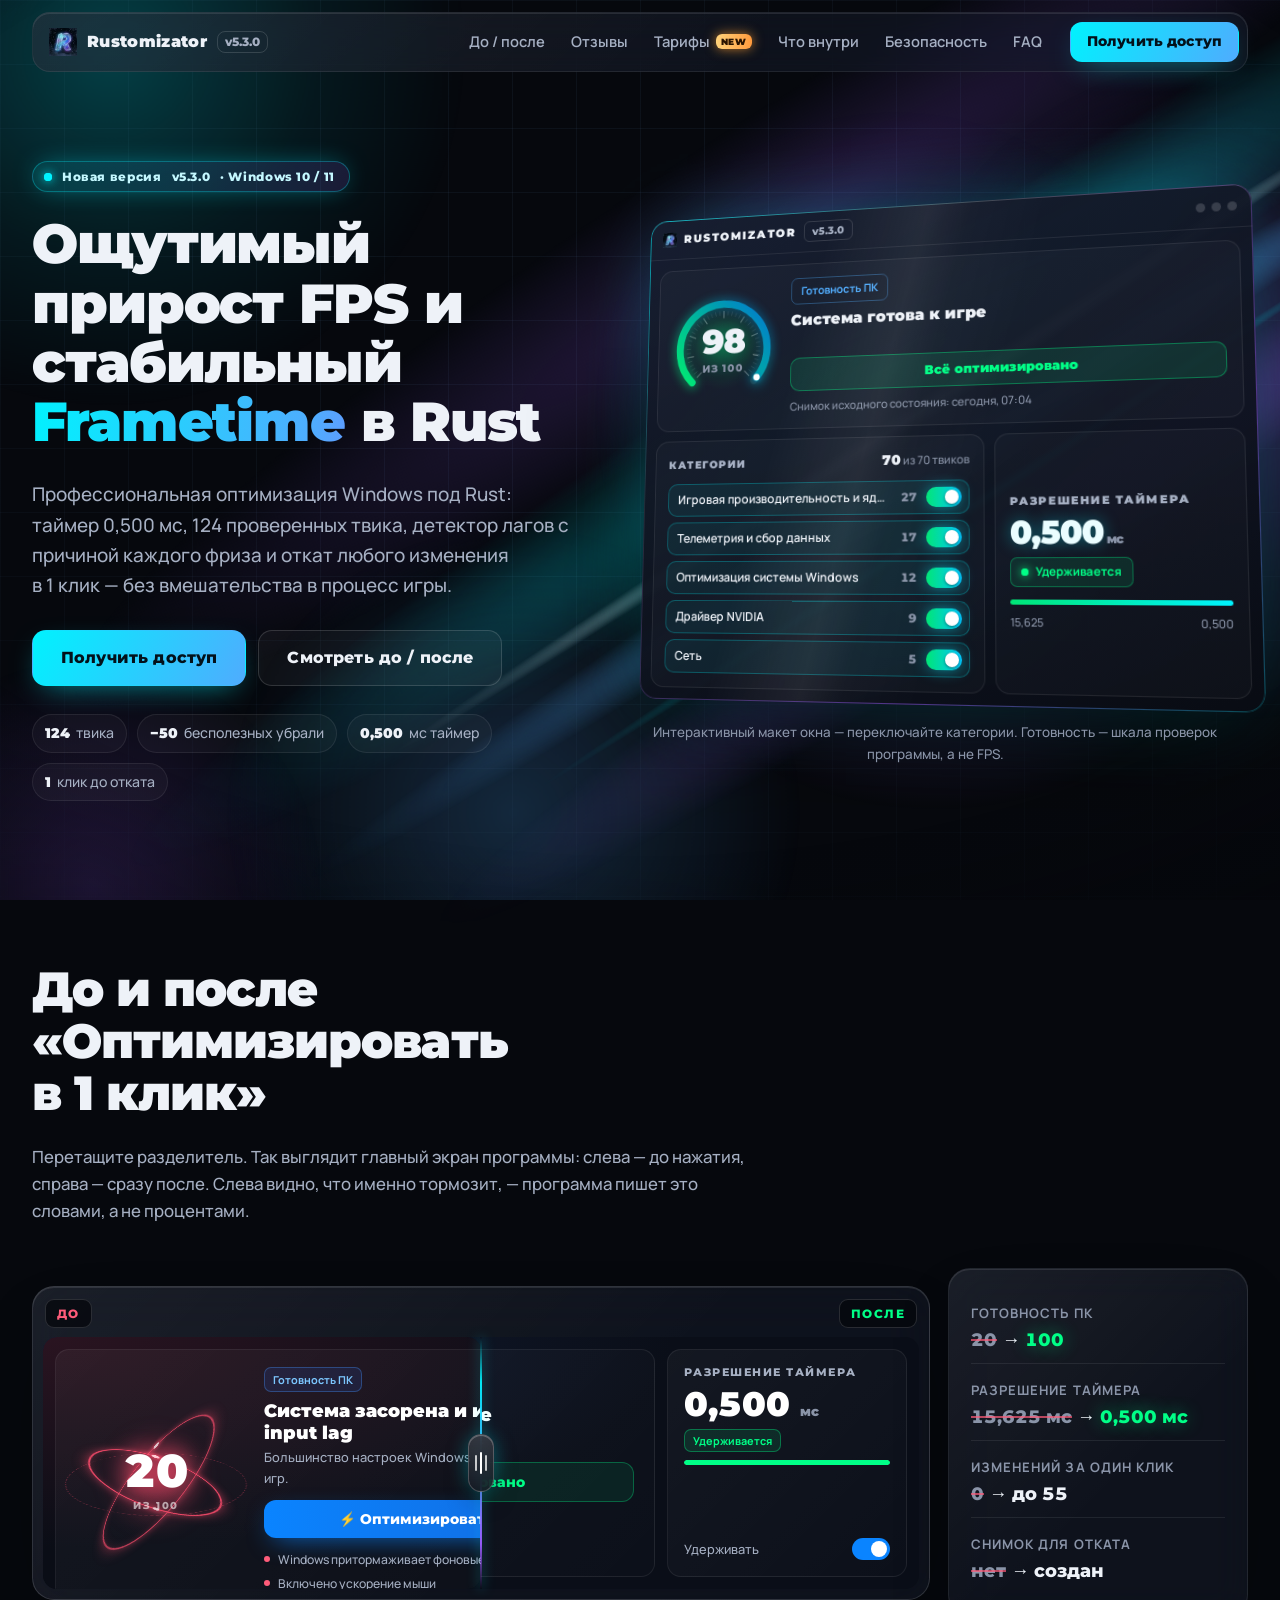
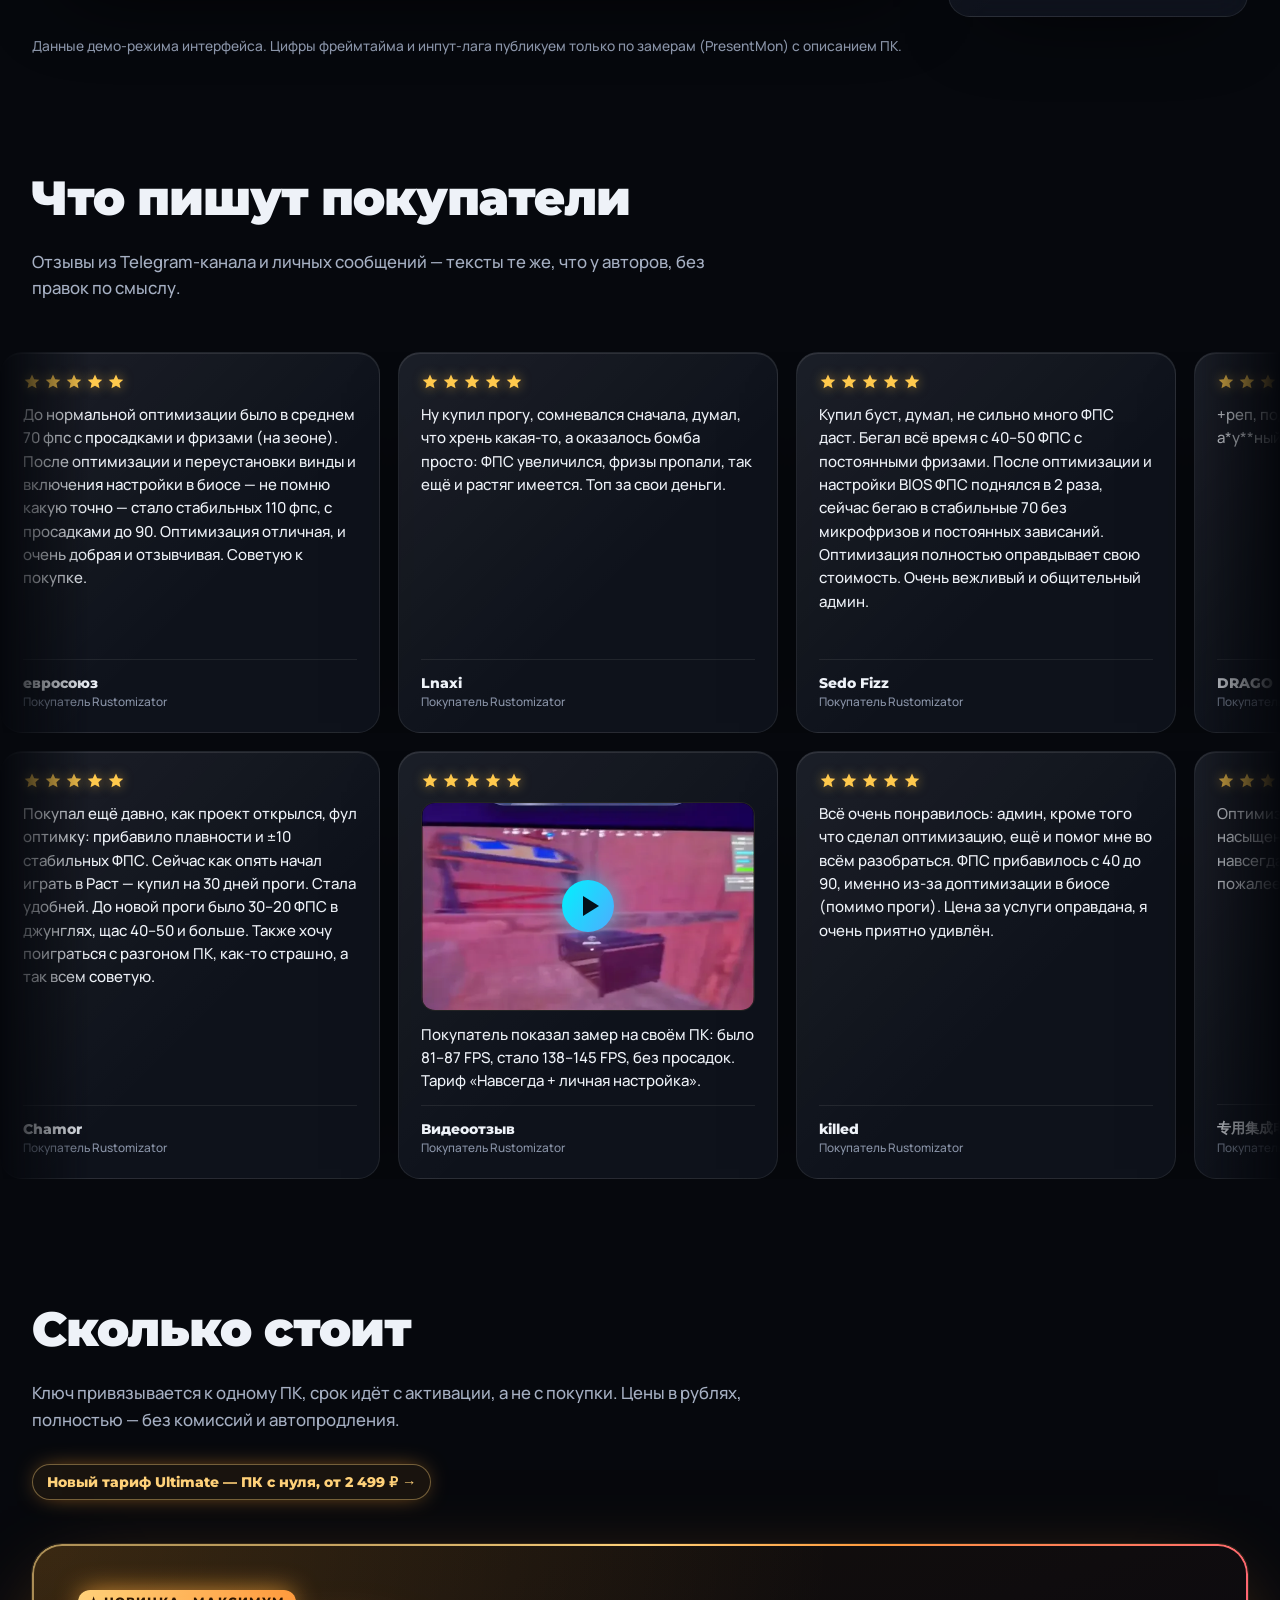
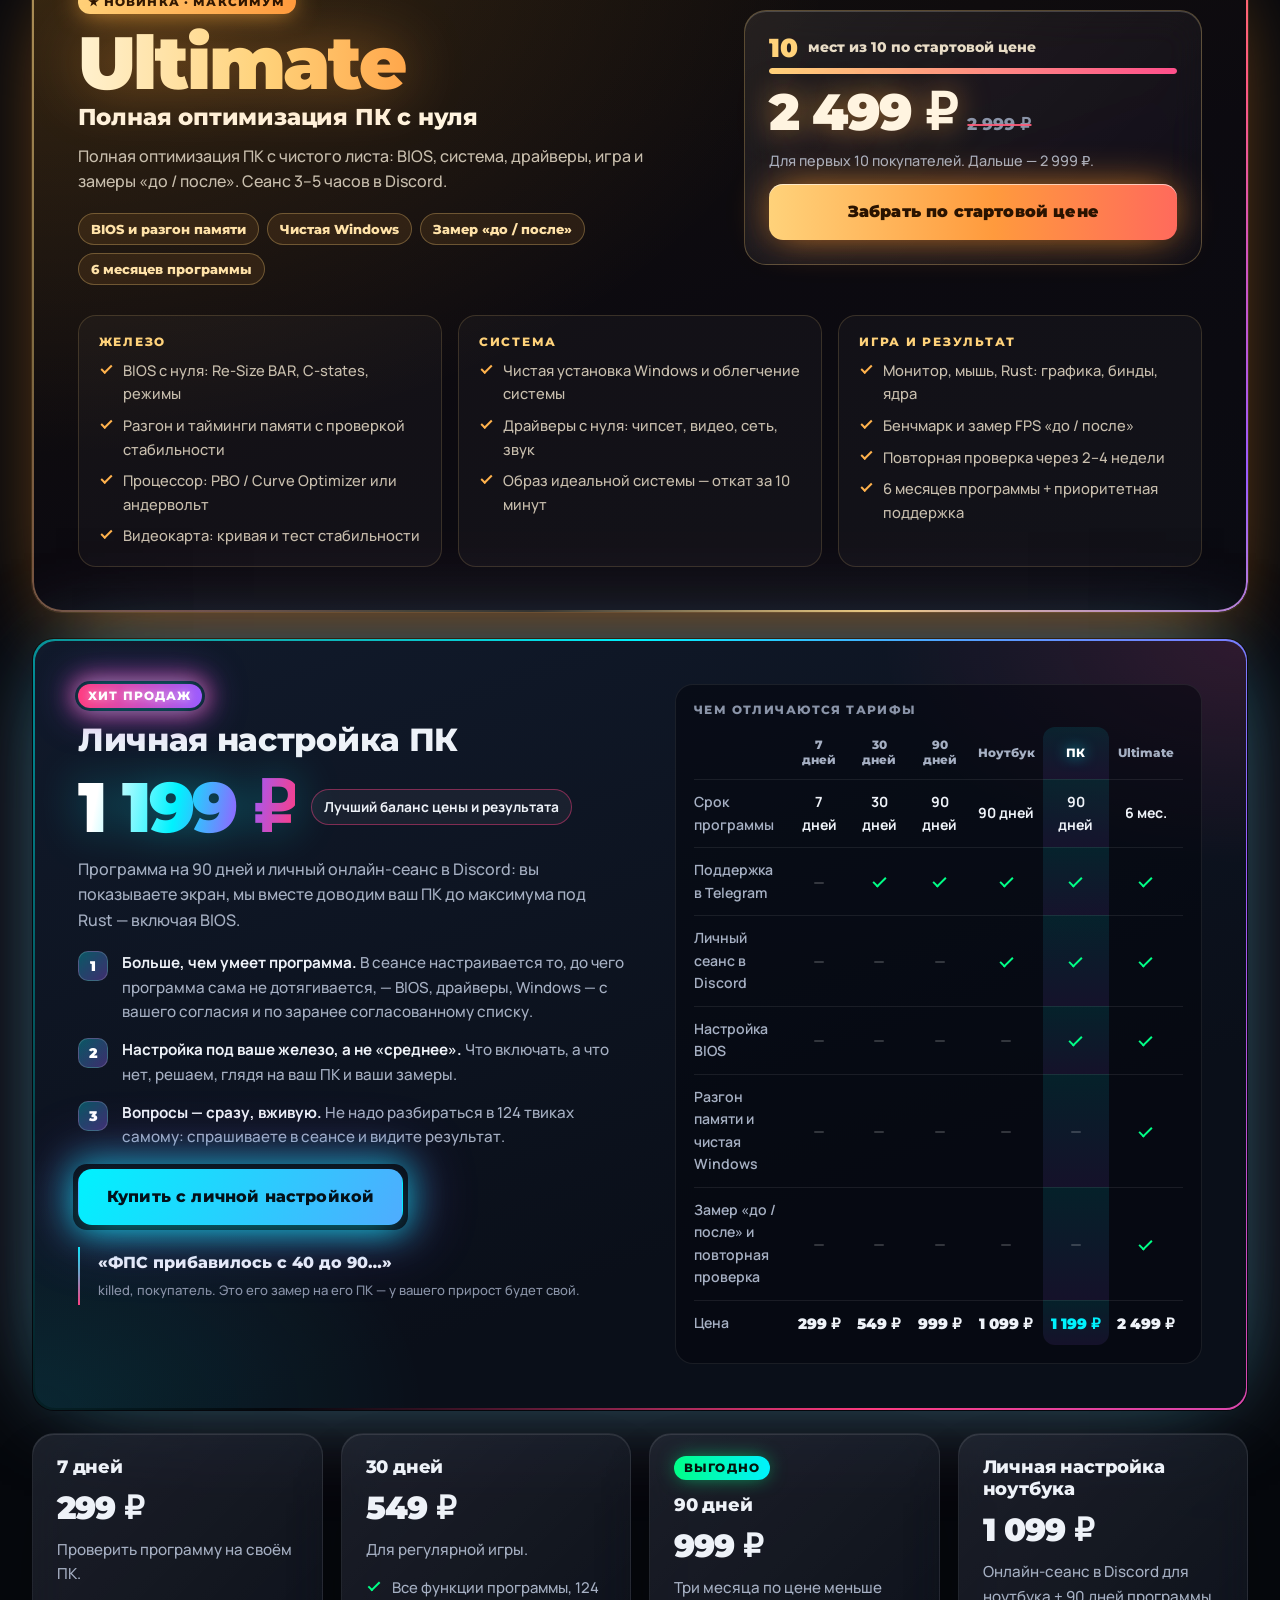
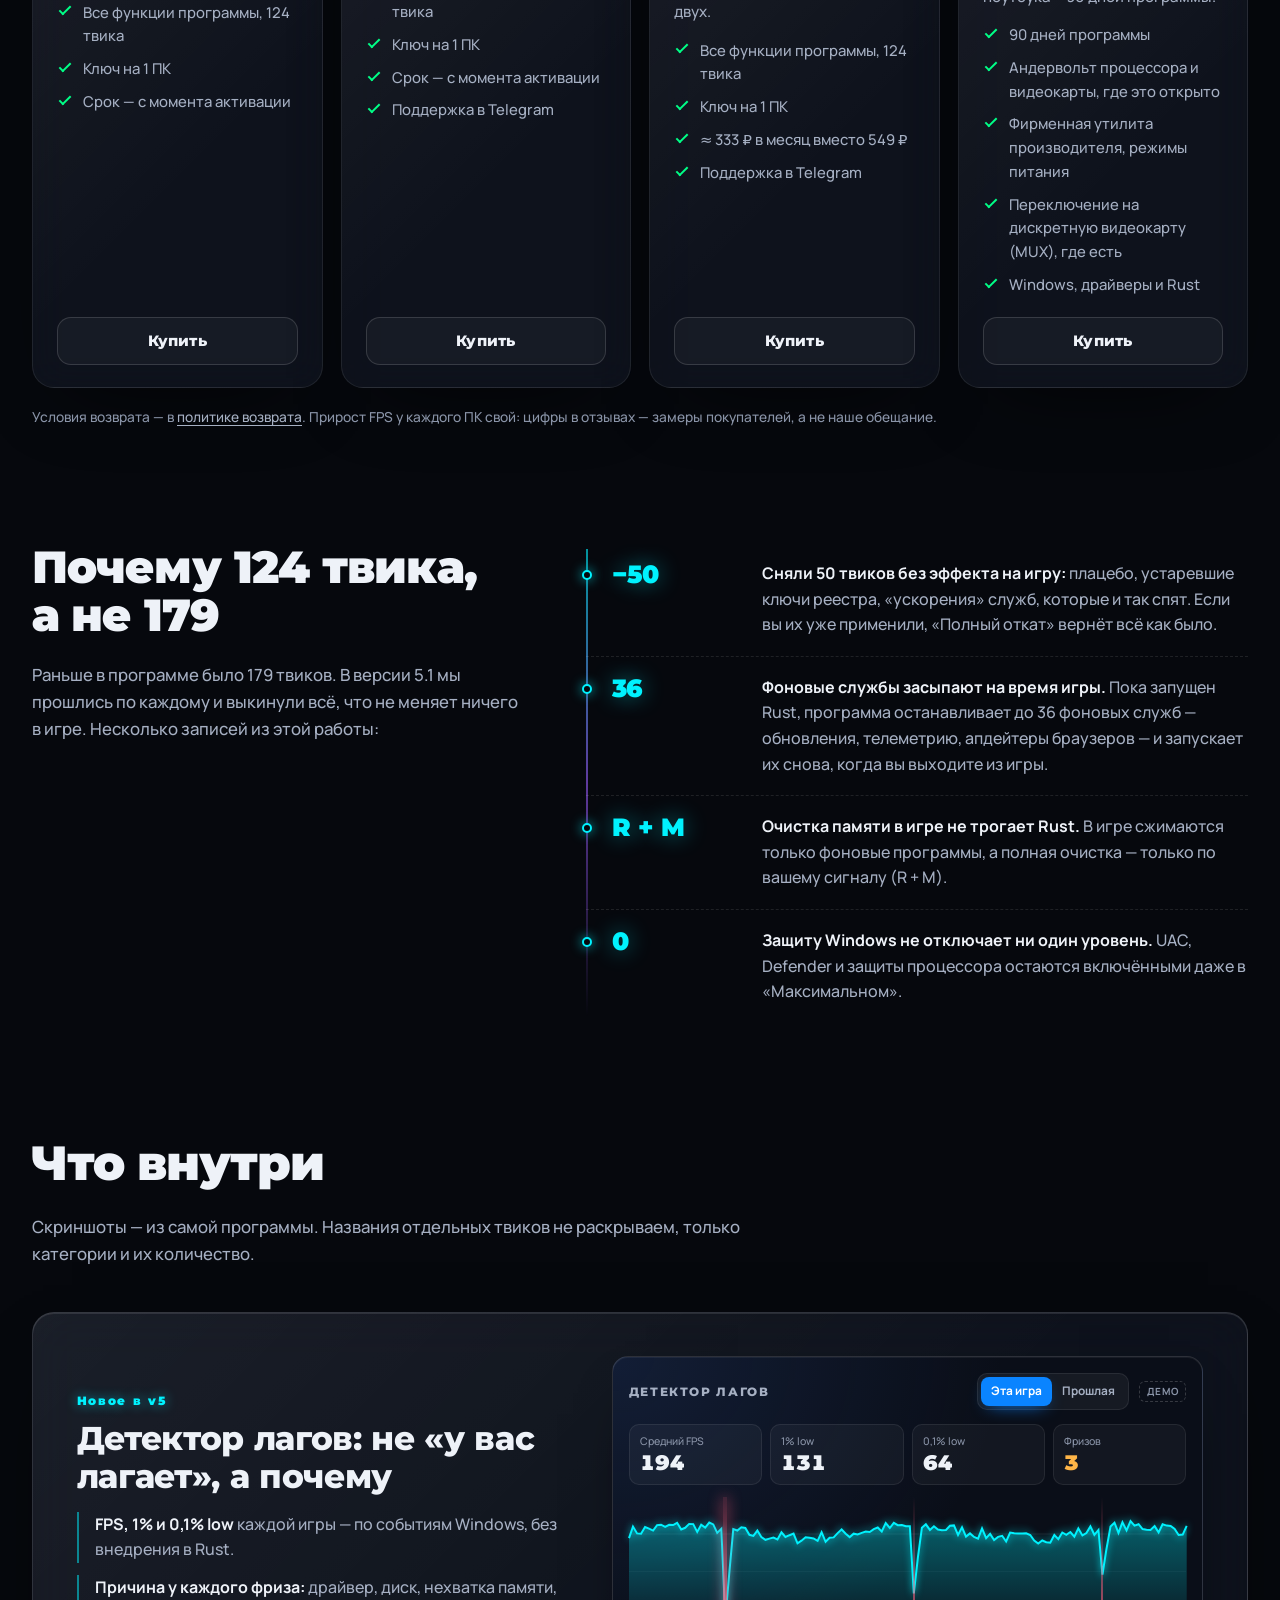
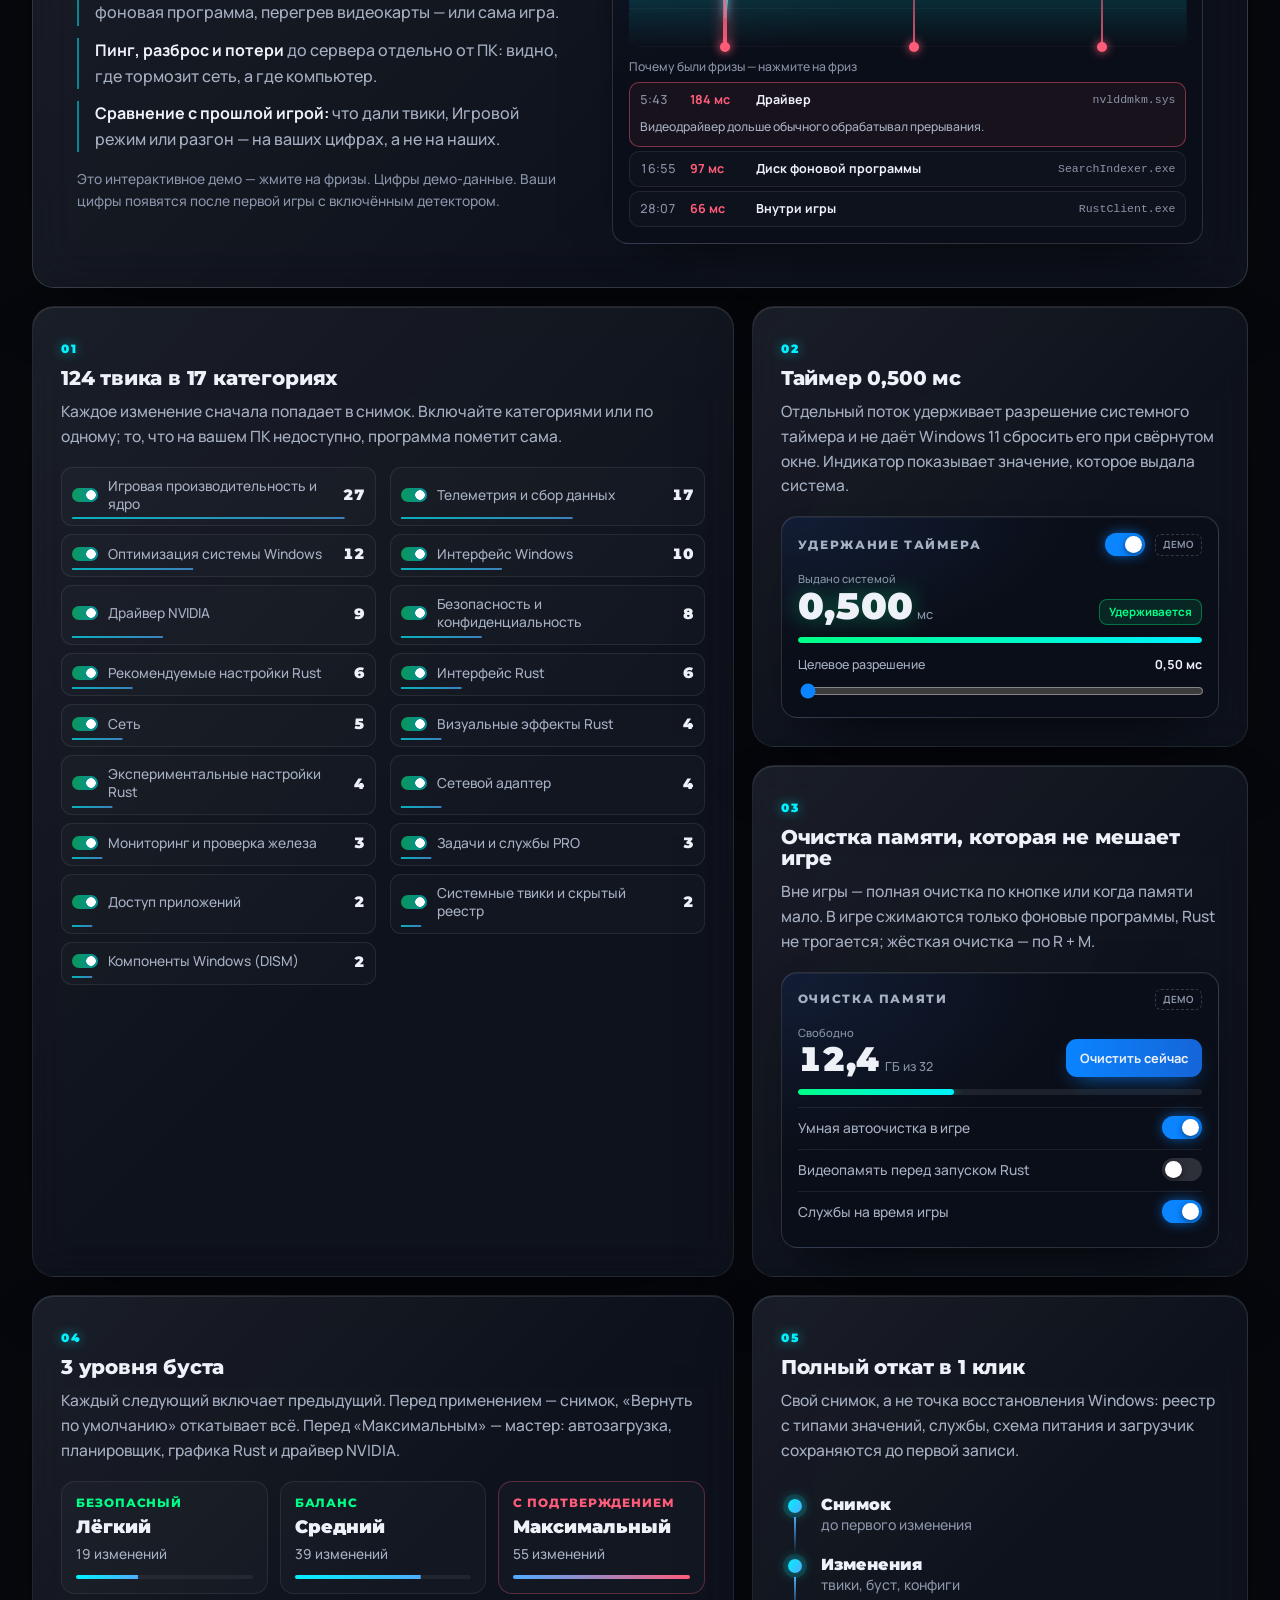
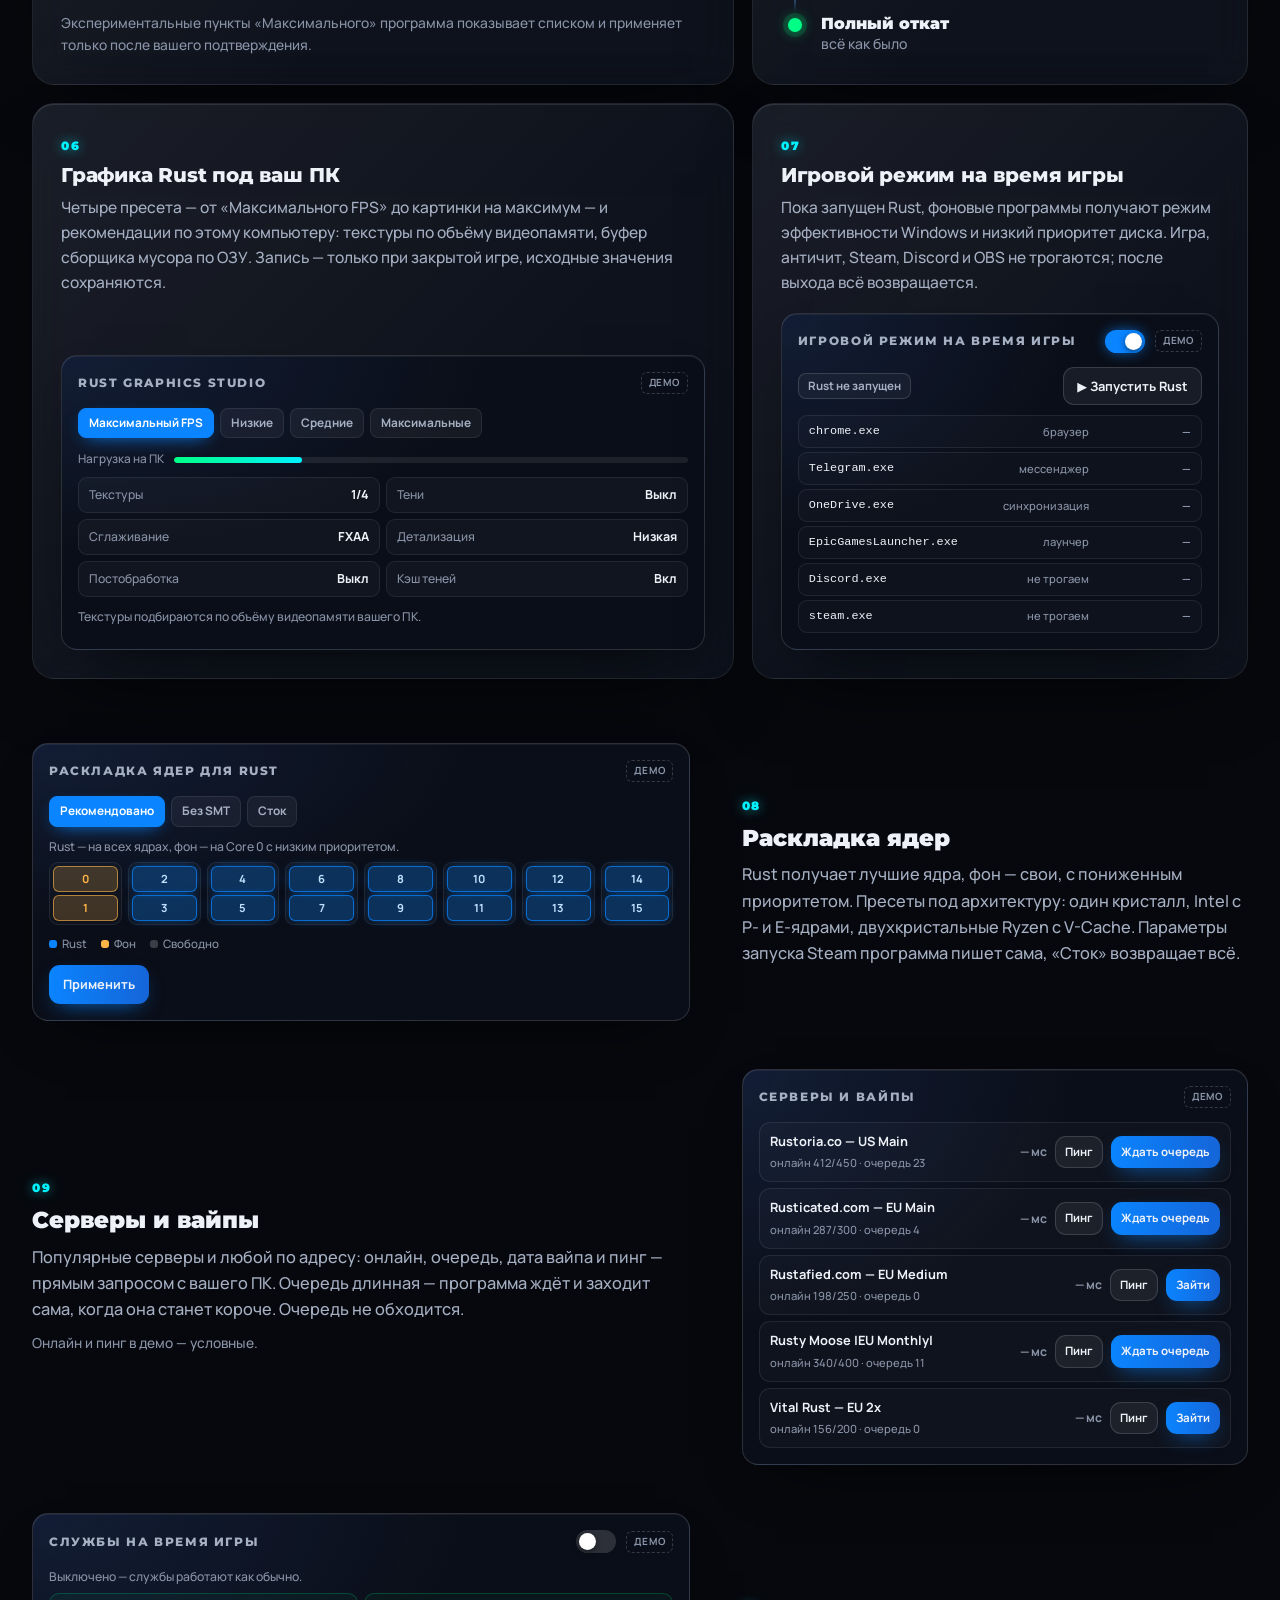
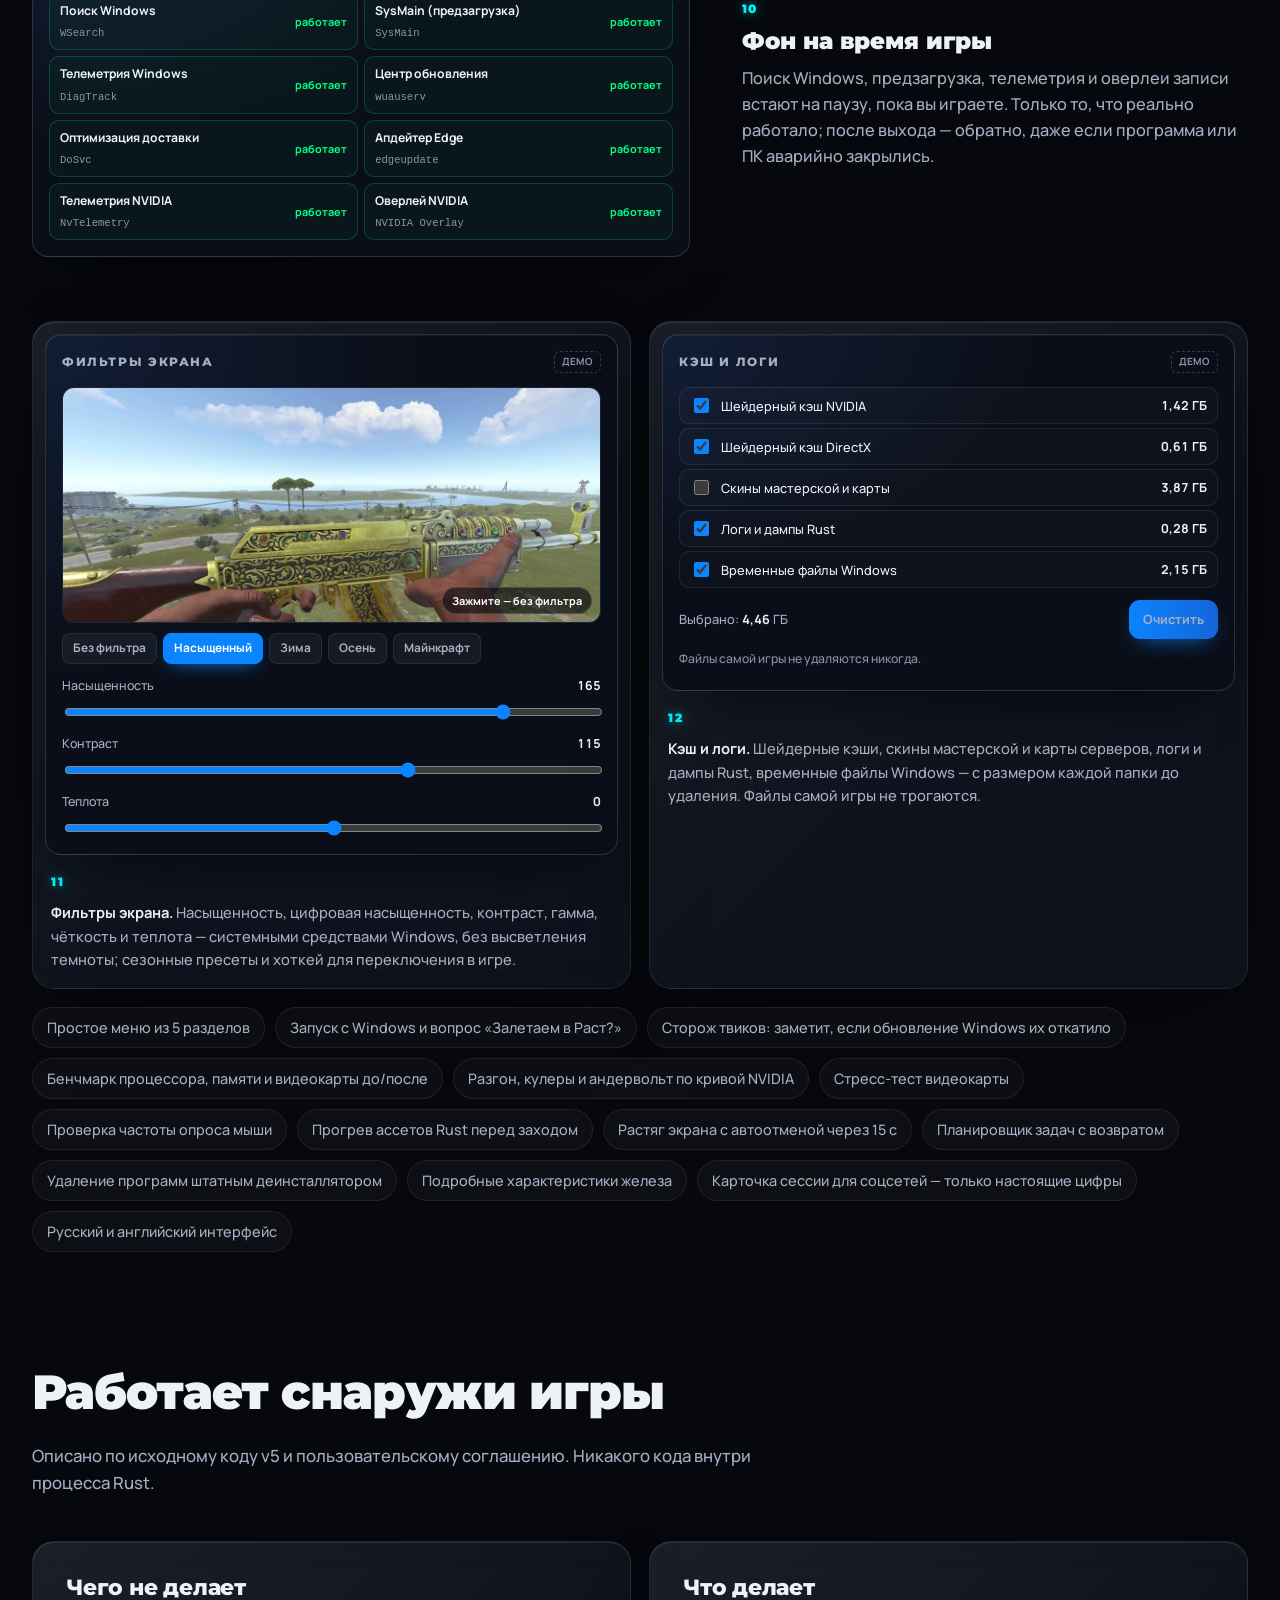
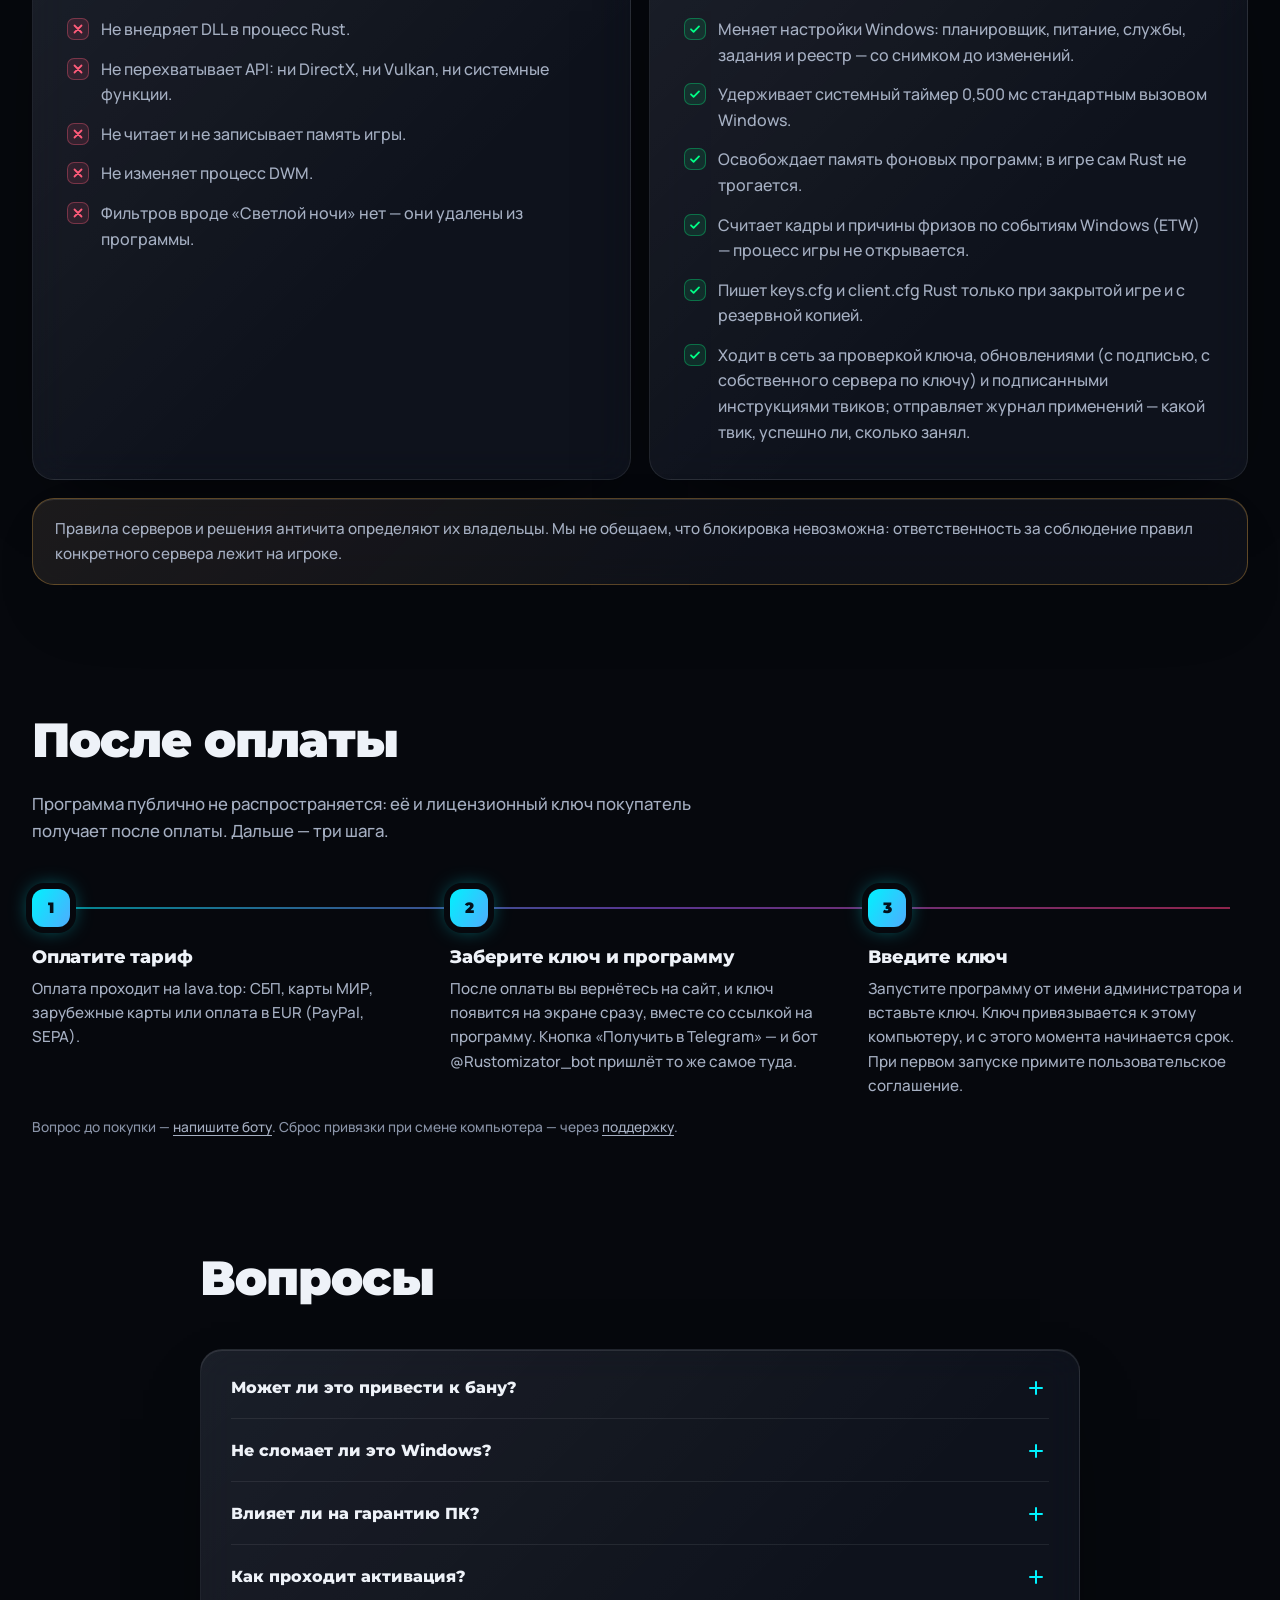
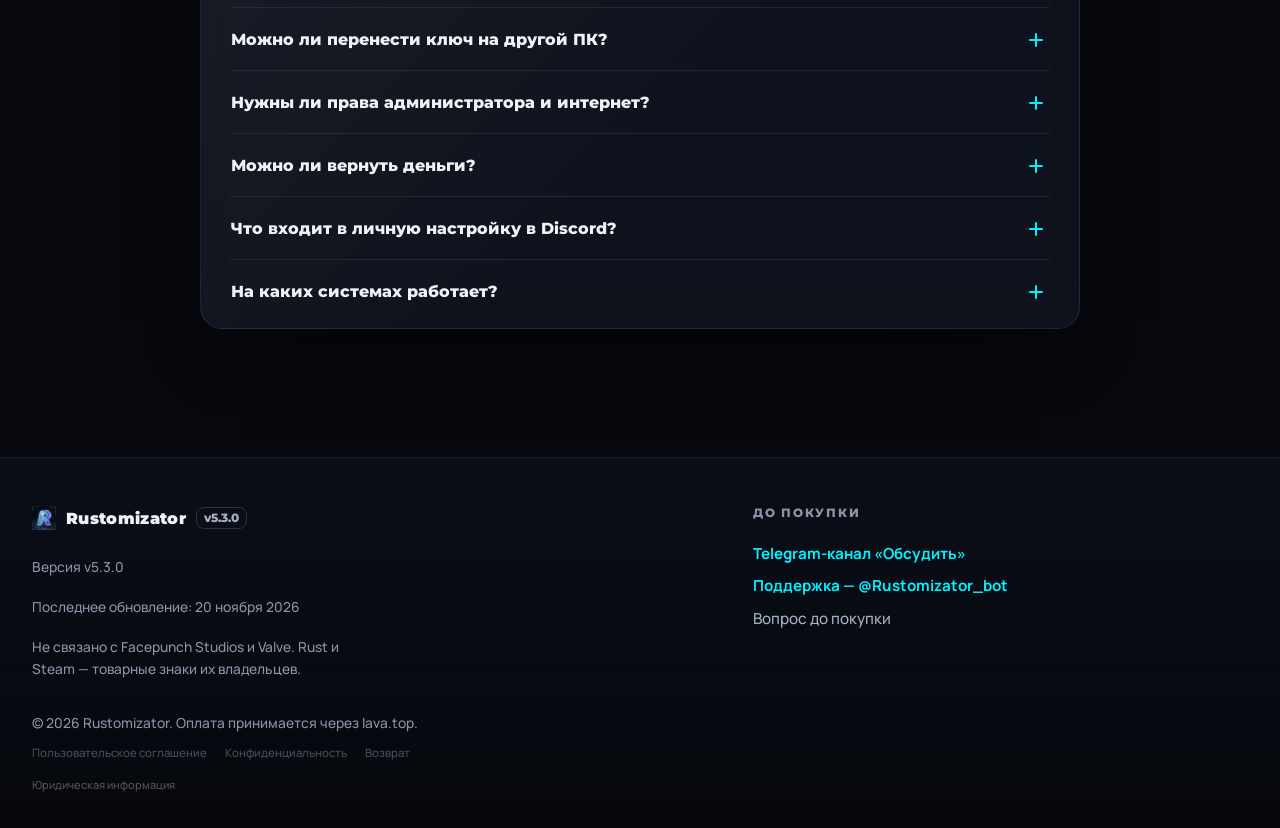
==== index.html @ 87969158 "site 88271b2" ====
<!doctype html>
<html lang="ru">
<head>
  <meta charset="utf-8">
  <script>if(location.hostname==="rustomizator.onrender.com")location.replace("https://rustomizator.com"+location.pathname+location.search+location.hash);</script>
  <meta name="viewport" content="width=device-width, initial-scale=1">
  <title>Rustomizator — оптимизация Windows под Rust: больше FPS и ровный frametime</title>
  <meta name="description" content="Rustomizator — программа для оптимизации Windows под игру Rust: таймер 0,5 мс, 124 твика, детектор лагов с причиной фризов и откат в 1 клик. Без вмешательства в процесс игры.">
  <link rel="canonical" href="https://rustomizator.com/">
  <meta name="robots" content="index, follow, max-image-preview:large">
  <meta name="theme-color" content="#06080D">
  <meta property="og:type" content="website">
  <meta property="og:site_name" content="Rustomizator">
  <meta property="og:locale" content="ru_RU">
  <meta property="og:url" content="https://rustomizator.com/">
  <meta property="og:title" content="Rustomizator — оптимизация Windows под Rust">
  <meta property="og:description" content="Таймер 0,5 мс, 124 твика, детектор лагов с причиной каждого фриза и откат любого изменения в 1 клик. Без вмешательства в процесс игры.">
  <meta property="og:image" content="https://rustomizator.com/assets/og.jpg">
  <meta property="og:image:alt" content="Rustomizator — оптимизация Windows под Rust">
  <meta name="twitter:card" content="summary_large_image">
  <meta name="twitter:title" content="Rustomizator — оптимизация Windows под Rust">
  <meta name="twitter:description" content="Таймер 0,5 мс, 124 твика, детектор лагов и откат в 1 клик.">
  <meta name="twitter:image" content="https://rustomizator.com/assets/og.jpg">
  <script type="application/ld+json">{"@context":"https://schema.org","@type":"SoftwareApplication","name":"Rustomizator","applicationCategory":"UtilitiesApplication","operatingSystem":"Windows 10, Windows 11","url":"https://rustomizator.com/","image":"https://rustomizator.com/assets/og.jpg","description":"Программа для оптимизации Windows под игру Rust: таймер 0,5 мс, 124 твика, детектор лагов и откат в 1 клик.","offers":{"@type":"AggregateOffer","priceCurrency":"RUB","lowPrice":"299","highPrice":"2999","offerCount":"6"}}</script>
  <link rel="icon" href="assets/favicon.ico">
  <link rel="preload" href="assets/fonts/montserrat-cyr.woff2" as="font" type="font/woff2" crossorigin>
  <link rel="preload" href="assets/fonts/manrope-cyr.woff2" as="font" type="font/woff2" crossorigin>
  <script>document.documentElement.classList.add('js');</script>
  <link rel="preconnect" href="https://rustomizator-license.rustomizator-auth.workers.dev" crossorigin>
  <link rel="stylesheet" href="styles.css?v=pay3">
  <link rel="stylesheet" href="demos.css">
</head>
<body>
  <a class="skip" href="#main">К содержимому</a>

  <!-- Фон: кибер-сетка (подсветка у курсора и бегущие импульсы — canvas), неоновые туманности с параллаксом -->
  <div class="bg" aria-hidden="true">
    <span class="neb neb-cyan"></span>
    <span class="neb neb-violet"></span>
    <span class="neb neb-blue"></span>
    <span class="neb neb-violet-2"></span>
    <div class="bg-grid"></div>
    <canvas class="bg-fx"></canvas>
    <span class="bg-vignette"></span>
  </div>

  <header class="topbar">
    <div class="topbar-inner glass">
      <a class="brand" href="#top" aria-label="Rustomizator — наверх">
        <img src="assets/logo-48.webp" width="28" height="28" alt="">
        <span class="brand-name">Rustomizator</span>
        <span class="brand-ver" data-version>v5.3.0</span>
      </a>
      <nav class="topnav" aria-label="Разделы страницы">
        <a href="#compare">До / после</a>
        <a href="#reviews">Отзывы</a>
        <a href="#pricing">Тарифы</a>
        <a href="#modules">Что внутри</a>
        <a href="#safety">Безопасность</a>
        <a href="#faq">FAQ</a>
      </nav>
      <a class="btn btn-primary btn-sm" href="#pricing"><span class="lbl-full">Получить доступ</span><span class="lbl-short">Доступ</span></a>
    </div>
  </header>

  <main id="main">
    <!-- ============ HERO ============ -->
    <section class="hero" id="top">
      <!-- Интро: разлёт световых лучей и вспышка за окном программы -->
      <div class="hero-fx" aria-hidden="true">
        <div class="rays">
          <i style="--l:1800px; --h:170px; --y:-40px; --c:rgba(0,242,254,.34); --o:.9; --d:0ms"></i>
          <i style="--l:1500px; --h:64px; --y:70px; --c:rgba(79,172,254,.6); --o:1; --d:90ms"></i>
          <i style="--l:1350px; --h:120px; --y:180px; --c:rgba(155,92,255,.42); --o:.95; --d:160ms"></i>
          <i style="--l:1200px; --h:22px; --y:12px; --c:rgba(205,248,255,.75); --o:.85; --d:60ms"></i>
          <i style="--l:1700px; --h:240px; --y:-210px; --c:rgba(155,92,255,.2); --o:1; --d:220ms"></i>
          <i style="--l:1000px; --h:14px; --y:120px; --c:rgba(0,242,254,.8); --o:.7; --d:300ms"></i>
        </div>
        <span class="hero-flare"></span>
      </div>

      <div class="wrap hero-grid">
        <div class="hero-copy">
          <p class="hero-kicker intro"><span class="kdot"></span>Новая версия <span data-version>v5.3.0</span> · Windows 10 / 11</p>
          <h1 data-split>Ощутимый прирост FPS и стабильный <span class="accent-text">Frametime</span> в&nbsp;Rust</h1>
          <p class="hero-sub intro">Профессиональная оптимизация Windows под Rust: таймер 0,500&nbsp;мс, 124&nbsp;проверенных твика, детектор лагов с причиной каждого фриза и откат любого изменения в&nbsp;1&nbsp;клик — без вмешательства в&nbsp;процесс игры.</p>
          <div class="hero-actions intro">
            <a class="btn btn-primary btn-lg" href="#pricing">Получить доступ</a>
            <a class="btn btn-ghost btn-lg" href="#compare">Смотреть до / после</a>
          </div>
          <ul class="hero-facts intro" aria-label="Коротко">
            <li><b>124</b> твика</li>
            <li><b>−50</b> бесполезных убрали</li>
            <li><b>0,500</b> мс таймер</li>
            <li><b>1</b> клик до отката</li>
          </ul>
        </div>

        <!-- Живой 3D-макет окна программы. Тексты — из интерфейса v5. -->
        <div class="hero-stage" id="hero-stage">
          <span class="stage-glow" aria-hidden="true"></span>
          <div class="aw-float">
            <div class="app-window" id="demo-window">
              <div class="aw-glare" aria-hidden="true"><i></i><b></b><span class="aw-sweep"></span></div>
              <div class="aw-titlebar">
                <img src="assets/logo-48.webp" width="16" height="16" alt="">
                <span class="aw-title">RUSTOMIZATOR</span>
                <span class="aw-chip" data-version>v5.3.0</span>
                <span class="aw-win" aria-hidden="true"><i></i><i></i><i></i></span>
              </div>
              <div class="aw-body">
                <div class="aw-side" aria-hidden="true">
                  <span class="is-active">Обзор</span>
                  <span>Оптимизация</span>
                  <span>Rust</span>
                  <span>Дисплей</span>
                  <span>Система</span>
                  <span class="aw-side-timer"><small>Таймер</small><b>0,500 мс</b></span>
                </div>
                <div class="aw-main">
                  <div class="aw-card aw-ready">
                    <div class="aw-gauge" id="g-gauge" role="img" aria-label="Готовность ПК">
                      <svg viewBox="0 0 120 120" aria-hidden="true">
                        <defs>
                          <linearGradient id="g-grad" gradientUnits="userSpaceOnUse" x1="19" y1="98" x2="102" y2="26">
                            <stop offset="0%" class="g-s0"/>
                            <stop offset="100%" class="g-s1"/>
                          </linearGradient>
                          <radialGradient id="g-halo" cx="50%" cy="50%" r="50%">
                            <stop offset="0%" class="g-h0"/>
                            <stop offset="100%" class="g-h1"/>
                          </radialGradient>
                        </defs>
                        <circle class="g-halo" cx="60" cy="60" r="44"/>
                        <g class="g-ticks" id="g-ticks"></g>
                        <path class="g-track" d="M 24.64 95.36 A 50 50 0 1 1 95.36 95.36"/>
                        <path class="g-glow" id="g-glow" pathLength="100" d="M 24.64 95.36 A 50 50 0 1 1 95.36 95.36"/>
                        <path class="g-fill" id="g-fill" pathLength="100" d="M 24.64 95.36 A 50 50 0 1 1 95.36 95.36"/>
                        <circle class="g-dot" id="g-dot" cx="24.64" cy="95.36" r="3.6"/>
                      </svg>
                      <div class="aw-score"><b id="g-num">20</b><small>из 100</small></div>
                    </div>
                    <div class="aw-ready-copy">
                      <span class="aw-badge">Готовность ПК</span>
                      <p class="aw-status" id="g-status">Система засорена и имеет высокий input lag</p>
                      <button class="aw-cta" type="button" id="g-cta">
                        <span id="g-cta-text">⚡ Оптимизировать в 1 клик</span>
                      </button>
                      <p class="aw-note" id="g-note">Снимок создаётся автоматически перед первым изменением</p>
                    </div>
                  </div>

                  <div class="aw-card aw-cats">
                    <div class="aw-cats-head">
                      <span class="aw-label">Категории</span>
                      <span class="aw-count"><b id="g-on">0</b> из <span id="g-total">70</span> твиков</span>
                    </div>
                    <ul class="aw-toggles" id="g-toggles">
                      <li><span>Игровая производительность и ядро</span><small>27</small><button class="sw" type="button" role="switch" aria-checked="false" data-w="27" aria-label="Игровая производительность и ядро, 27 твиков"></button></li>
                      <li><span>Телеметрия и сбор данных</span><small>17</small><button class="sw" type="button" role="switch" aria-checked="false" data-w="17" aria-label="Телеметрия и сбор данных, 17 твиков"></button></li>
                      <li><span>Оптимизация системы Windows</span><small>12</small><button class="sw" type="button" role="switch" aria-checked="false" data-w="12" aria-label="Оптимизация системы Windows, 12 твиков"></button></li>
                      <li><span>Драйвер NVIDIA</span><small>9</small><button class="sw" type="button" role="switch" aria-checked="false" data-w="9" aria-label="Драйвер NVIDIA, 9 твиков"></button></li>
                      <li><span>Сеть</span><small>5</small><button class="sw" type="button" role="switch" aria-checked="false" data-w="5" aria-label="Сеть, 5 твиков"></button></li>
                    </ul>
                  </div>

                  <div class="aw-card aw-timer" id="g-timer">
                    <span class="aw-label">Разрешение таймера</span>
                    <b class="aw-big" data-text="0,500">0,500<small> мс</small></b>
                    <span class="aw-ok"><i class="pulse"></i>Удерживается</span>
                    <span class="aw-bar"><i></i></span>
                    <span class="aw-scale"><small>15,625</small><small>0,500</small></span>
                  </div>
                </div>
              </div>
            </div>
          </div>
          <p class="stage-cap intro">Интерактивный макет окна — переключайте категории. Готовность — шкала проверок программы, а не FPS.</p>
        </div>
      </div>
    </section>

    <!-- ============ ДО / ПОСЛЕ ============ -->
    <section class="section" id="compare">
      <div class="wrap">
        <header class="section-head reveal">
          <h2>До и после «Оптимизировать в&nbsp;1&nbsp;клик»</h2>
          <p>Перетащите разделитель. Так выглядит главный экран программы: слева — до нажатия, справа — сразу после. Слева видно, что именно тормозит, — программа пишет это словами, а не процентами.</p>
        </header>

        <div class="compare-layout">
          <!-- Живая вёрстка главного экрана V5 (реактор «Готовности ПК»), а не снимок: два одинаковых слоя, «до» обрезается разделителем. -->
          <div class="compare glass-strong reveal" id="compare-box">
            <div class="cmp-scene is-after" role="img" aria-label="После: готовность 100 из 100, «Система готова к игре», тормозящих настроек нет, таймер 0,500 мс удерживается">
              <div class="sc-hero">
                <div class="sc-reactor" style="--rc: 0, 240, 150">
                  <span class="rx-glow"></span>
                  <span class="rx-tilt" style="--tx: 70deg; --ty: 0deg"><span class="rx-ring rx-dash" style="--d: 26s"></span></span>
                  <span class="rx-tilt" style="--tx: 68deg; --ty: 18deg"><span class="rx-ring" style="--d: 9s"><i></i><i></i></span></span>
                  <span class="rx-tilt" style="--tx: 62deg; --ty: -48deg"><span class="rx-ring rx-r2" style="--d: 13s; --dir: reverse"><i></i></span></span>
                  <svg class="rx-prog" viewBox="0 0 100 100" aria-hidden="true"><circle cx="50" cy="50" r="46"/></svg>
                  <span class="rx-core"><b class="rx-num" data-count-to="100" data-count-from="20">100</b><small>из 100</small></span>
                </div>
                <div class="sc-text">
                  <span class="sc-chip">Готовность ПК</span>
                  <p class="sc-title">Система готова к игре</p>
                  <p class="sc-sub">Тормозящих настроек не найдено.</p>
                  <span class="sc-cta is-done">✓ Оптимизировано</span>
                  <ul class="sc-why is-ok"><li>Всё, что тормозило, исправлено</li><li>Снимок для отката создан</li></ul>
                </div>
              </div>
              <div class="sc-timer">
                <p class="sc-cap">Разрешение таймера</p>
                <p class="sc-ms">0,500 <small>мс</small></p>
                <span class="sc-badge is-on">Удерживается</span>
                <span class="sc-bar"><i style="width: 100%"></i></span>
                <span class="sc-toggle is-on"><span>Удерживать</span><i></i></span>
              </div>
            </div>
            <div class="cmp-over" aria-hidden="true">
              <div class="cmp-scene is-before">
                <div class="sc-hero">
                  <div class="sc-reactor" style="--rc: 255, 77, 109">
                    <span class="rx-glow"></span>
                    <span class="rx-tilt" style="--tx: 70deg; --ty: 0deg"><span class="rx-ring rx-dash" style="--d: 40s"></span></span>
                    <span class="rx-tilt" style="--tx: 68deg; --ty: 18deg"><span class="rx-ring" style="--d: 16s"><i></i><i></i></span></span>
                    <span class="rx-tilt" style="--tx: 62deg; --ty: -48deg"><span class="rx-ring rx-r2" style="--d: 22s; --dir: reverse"><i></i></span></span>
                    <span class="rx-core"><b class="rx-num">20</b><small>из 100</small></span>
                  </div>
                  <div class="sc-text">
                    <span class="sc-chip">Готовность ПК</span>
                    <p class="sc-title">Система засорена и&nbsp;имеет высокий input lag</p>
                    <p class="sc-sub">Большинство настроек Windows не оптимизированы для игр.</p>
                    <span class="sc-cta">⚡ Оптимизировать в 1 клик</span>
                    <ul class="sc-why"><li>Windows притормаживает фоновые потоки игры</li><li>Включено ускорение мыши</li></ul>
                  </div>
                </div>
                <div class="sc-timer">
                  <p class="sc-cap">Разрешение таймера</p>
                  <p class="sc-ms is-bad">15,625 <small>мс</small></p>
                  <span class="sc-badge">Не удерживается</span>
                  <span class="sc-bar"><i style="width: 4%"></i></span>
                  <span class="sc-toggle"><span>Удерживать</span><i></i></span>
                </div>
              </div>
            </div>
            <span class="cmp-tag cmp-tag-before">До</span>
            <span class="cmp-tag cmp-tag-after">После</span>
            <div class="cmp-handle" aria-hidden="true"><span><i></i><i></i><i></i></span></div>
            <input class="cmp-range" type="range" min="0" max="100" value="50" step="0.1" aria-label="Положение разделителя «до / после»">
          </div>

          <dl class="facts glass reveal">
            <div><dt>Готовность ПК</dt><dd><s>20</s> → <b class="ok">100</b></dd></div>
            <div><dt>Разрешение таймера</dt><dd><s>15,625 мс</s> → <b class="ok">0,500 мс</b></dd></div>
            <div><dt>Изменений за один клик</dt><dd><s>0</s> → <b>до 55</b></dd></div>
            <div><dt>Снимок для отката</dt><dd><s>нет</s> → <b>создан</b></dd></div>
          </dl>
        </div>

        <!-- Фреймтайм и инпут-лаг: рисуются только из настоящего замера (CONFIG.measurements в app.js). -->
        <div class="frametime glass reveal" id="frametime" hidden>
          <div class="ft-head">
            <h3>Фреймтайм: замер</h3>
            <p class="ft-meta" id="ft-meta"></p>
          </div>
          <svg class="ft-chart" id="ft-chart" viewBox="0 0 800 220" preserveAspectRatio="none" role="img" aria-label="График фреймтайма до и после"></svg>
          <div class="ft-legend"><span class="lg-before">До</span><span class="lg-after">После</span></div>
          <dl class="ft-stats" id="ft-stats"></dl>
        </div>
        <p class="fine reveal" id="ft-pending">Данные демо-режима интерфейса. Цифры фреймтайма и инпут-лага публикуем только по замерам (PresentMon) с описанием ПК.</p>
      </div>
    </section>

    <!-- ============ ОТЗЫВЫ ============ -->
    <section class="section rv-section" id="reviews" aria-labelledby="rv-title">
      <div class="wrap">
        <header class="section-head reveal">
          <h2 id="rv-title">Что пишут покупатели</h2>
          <p>Отзывы из Telegram-канала и личных сообщений — тексты те же, что у авторов, без правок по смыслу.</p>
        </header>
      </div>
      <!-- Две бегущие ленты в разные стороны; карточки собираются из CONFIG.reviews в app.js. -->
      <div class="rv-rows" id="rv-rows" aria-label="Отзывы покупателей"></div>
      <noscript><div class="wrap"><p class="fine">Отзывы покупателей показываются при включённом JavaScript — их можно прочитать в Telegram-канале «Обсудить».</p></div></noscript>
    </section>

    <!-- ============ ТАРИФЫ ============ -->
    <section class="section" id="pricing">
      <div class="wrap">
        <header class="section-head reveal">
          <h2>Сколько стоит</h2>
          <p>Ключ привязывается к одному ПК, срок идёт с активации, а не с покупки. Цены в рублях, полностью — без комиссий и автопродления.</p>
        </header>

        <!-- Главный тариф: карточка, доводы и таблица отличий собираются из CONFIG.plans и CONFIG.compare в app.js. -->
        <article class="star glass-strong reveal" id="plan-star">
          <span class="star-ring" aria-hidden="true"></span>
          <div class="star-inner">
            <div class="star-offer" id="star-offer"></div>
            <div class="star-table-wrap">
              <p class="star-table-cap">Чем отличаются тарифы</p>
              <table class="cmp-table" id="cmp-table"></table>
            </div>
          </div>
        </article>

        <div class="plans" id="plans">
          <!-- Остальные тарифы собираются из CONFIG.plans в app.js. -->
        </div>
        <noscript><p class="fine">Включите JavaScript, чтобы увидеть тарифы, или напишите в поддержку.</p></noscript>
        <p class="fine reveal">Условия возврата — в <a href="legal/refund.html">политике возврата</a>. Прирост FPS у каждого ПК свой: цифры в отзывах — замеры покупателей, а не наше обещание.</p>
      </div>
    </section>

    <!-- ============ ПОЧЕМУ 124 ============ -->
    <section class="section" id="lab">
      <div class="wrap lab">
        <header class="lab-head reveal">
          <h2>Почему 124 твика, а&nbsp;не&nbsp;179</h2>
          <p>Раньше в программе было 179 твиков. В версии 5.1 мы прошлись по каждому и выкинули всё, что не меняет ничего в игре. Несколько записей из этой работы:</p>
        </header>
        <ol class="lab-log">
          <li class="reveal">
            <span class="lab-tag">−50</span>
            <p><b>Сняли 50 твиков без эффекта на игру:</b> плацебо, устаревшие ключи реестра, «ускорения» служб, которые и так спят. Если вы их уже применили, «Полный откат» вернёт всё как было.</p>
          </li>
          <li class="reveal">
            <span class="lab-tag">36</span>
            <p><b>Фоновые службы засыпают на время игры.</b> Пока запущен Rust, программа останавливает до 36 фоновых служб — обновления, телеметрию, апдейтеры браузеров — и запускает их снова, когда вы выходите из игры.</p>
          </li>
          <li class="reveal">
            <span class="lab-tag">R + M</span>
            <p><b>Очистка памяти в игре не трогает Rust.</b> В игре сжимаются только фоновые программы, а полная очистка — только по вашему сигналу (R + M).</p>
          </li>
          <li class="reveal">
            <span class="lab-tag">0</span>
            <p><b>Защиту Windows не отключает ни один уровень.</b> UAC, Defender и защиты процессора остаются включёнными даже в «Максимальном».</p>
          </li>
        </ol>
      </div>
    </section>

    <!-- ============ ЧТО ВНУТРИ ============ -->
    <section class="section" id="modules">
      <div class="wrap">
        <header class="section-head reveal">
          <h2>Что внутри</h2>
          <p>Скриншоты — из самой программы. Названия отдельных твиков не раскрываем, только категории и их количество.</p>
        </header>

        <!-- Главная новинка v5: детектор лагов — широкий блок со снимками внахлёст. -->
        <article class="spot glass-strong reveal" data-spotlight>
          <div class="spot-copy">
            <span class="tile-num">Новое в v5</span>
            <h3>Детектор лагов: не «у&nbsp;вас лагает», а&nbsp;почему</h3>
            <ul class="spot-list">
              <li><b>FPS, 1% и 0,1% low</b> каждой игры — по событиям Windows, без внедрения в Rust.</li>
              <li><b>Причина у каждого фриза:</b> драйвер, диск, нехватка памяти, фоновая программа, перегрев видеокарты — или сама игра.</li>
              <li><b>Пинг, разброс и потери</b> до сервера отдельно от ПК: видно, где тормозит сеть, а где компьютер.</li>
              <li><b>Сравнение с прошлой игрой:</b> что дали твики, Игровой режим или разгон — на ваших цифрах, а не на наших.</li>
            </ul>
            <p class="tile-fine">Это интерактивное демо — жмите на фризы. Цифры демо-данные. Ваши цифры появятся после первой игры с включённым детектором.</p>
          </div>
          <div class="spot-shots"><div class="demo demo-lag" data-demo="lag" role="group" aria-label="Интерактивное демо детектора лагов"></div></div>
        </article>

        <div class="bento" data-spotlight>
          <!-- 1. Каталог -->
          <article class="tile tile-catalog glass reveal" data-tilt data-tilt-max="3">
            <div class="tile-head">
              <span class="tile-num">01</span>
              <h3>124 твика в 17 категориях</h3>
              <p>Каждое изменение сначала попадает в снимок. Включайте категориями или по одному; то, что на вашем ПК недоступно, программа пометит сама.</p>
            </div>
            <ul class="cats" aria-label="Категории и число твиков">
              <li style="--n:27"><span>Игровая производительность и ядро</span><b>27</b></li>
              <li style="--n:17"><span>Телеметрия и сбор данных</span><b>17</b></li>
              <li style="--n:12"><span>Оптимизация системы Windows</span><b>12</b></li>
              <li style="--n:10"><span>Интерфейс Windows</span><b>10</b></li>
              <li style="--n:9"><span>Драйвер NVIDIA</span><b>9</b></li>
              <li style="--n:8"><span>Безопасность и конфиденциальность</span><b>8</b></li>
              <li style="--n:6"><span>Рекомендуемые настройки Rust</span><b>6</b></li>
              <li style="--n:6"><span>Интерфейс Rust</span><b>6</b></li>
              <li style="--n:5"><span>Сеть</span><b>5</b></li>
              <li style="--n:4"><span>Визуальные эффекты Rust</span><b>4</b></li>
              <li style="--n:4"><span>Экспериментальные настройки Rust</span><b>4</b></li>
              <li style="--n:4"><span>Сетевой адаптер</span><b>4</b></li>
              <li style="--n:3"><span>Мониторинг и проверка железа</span><b>3</b></li>
              <li style="--n:3"><span>Задачи и службы PRO</span><b>3</b></li>
              <li style="--n:2"><span>Доступ приложений</span><b>2</b></li>
              <li style="--n:2"><span>Системные твики и скрытый реестр</span><b>2</b></li>
              <li style="--n:2"><span>Компоненты Windows (DISM)</span><b>2</b></li>
            </ul>
          </article>

          <!-- 2. Таймер -->
          <article class="tile tile-timer glass reveal" data-tilt data-tilt-max="4">
            <div class="tile-head">
              <span class="tile-num">02</span>
              <h3>Таймер 0,500 мс</h3>
              <p>Отдельный поток удерживает разрешение системного таймера и не даёт Windows&nbsp;11 сбросить его при свёрнутом окне. Индикатор показывает значение, которое выдала система.</p>
            </div>
            <div class="demo" data-demo="timer" role="group" aria-label="Интерактивное демо: Карточка «Удержание таймера»: целевое разрешение 0,50 мс, выдано системой 0,500"></div>
          </article>

          <!-- 3. Память -->
          <article class="tile tile-ram glass reveal" data-tilt data-tilt-max="4">
            <div class="tile-head">
              <span class="tile-num">03</span>
              <h3>Очистка памяти, которая не мешает игре</h3>
              <p>Вне игры — полная очистка по кнопке или когда памяти мало. В игре сжимаются только фоновые программы, Rust не трогается; жёсткая очистка — по R&nbsp;+&nbsp;M.</p>
            </div>
            <div class="demo" data-demo="ram" role="group" aria-label="Интерактивное демо: Карточка «Очистка памяти»: свободно 18,5 ГБ, кнопка «Очистить сейчас», умная автоочистка и автоочистка видеопамяти"></div>
          </article>

          <!-- 4. Буст -->
          <article class="tile tile-boost glass reveal" data-tilt data-tilt-max="3">
            <div class="tile-head">
              <span class="tile-num">04</span>
              <h3>3 уровня буста</h3>
              <p>Каждый следующий включает предыдущий. Перед применением — снимок, «Вернуть по умолчанию» откатывает всё. Перед «Максимальным» — мастер: автозагрузка, планировщик, графика Rust и драйвер NVIDIA.</p>
            </div>
            <div class="levels">
              <div class="lvl">
                <span class="lvl-tag">Безопасный</span>
                <b>Лёгкий</b>
                <span class="lvl-n">19 изменений</span>
                <span class="lvl-bar" style="--w:0.35"></span>
              </div>
              <div class="lvl">
                <span class="lvl-tag">Баланс</span>
                <b>Средний</b>
                <span class="lvl-n">39 изменений</span>
                <span class="lvl-bar" style="--w:0.71"></span>
              </div>
              <div class="lvl lvl-risk">
                <span class="lvl-tag">С подтверждением</span>
                <b>Максимальный</b>
                <span class="lvl-n">55 изменений</span>
                <span class="lvl-bar" style="--w:1"></span>
              </div>
            </div>
            <p class="tile-fine">Экспериментальные пункты «Максимального» программа показывает списком и применяет только после вашего подтверждения.</p>
          </article>

          <!-- 5. Откат -->
          <article class="tile tile-rollback glass reveal" data-tilt data-tilt-max="4">
            <div class="tile-head">
              <span class="tile-num">05</span>
              <h3>Полный откат в 1 клик</h3>
              <p>Свой снимок, а не точка восстановления Windows: реестр с типами значений, службы, схема питания и загрузчик сохраняются до первой записи.</p>
            </div>
            <ol class="timeline">
              <li><i></i><b>Снимок</b><span>до первого изменения</span></li>
              <li><i></i><b>Изменения</b><span>твики, буст, конфиги</span></li>
              <li><i></i><b>Полный откат</b><span>всё как было</span></li>
            </ol>
          </article>

          <!-- 6. Графика Rust -->
          <article class="tile tile-binds glass reveal" data-tilt data-tilt-max="3">
            <div class="tile-head">
              <span class="tile-num">06</span>
              <h3>Графика Rust под ваш ПК</h3>
              <p>Четыре пресета — от «Максимального FPS» до картинки на максимум — и рекомендации по этому компьютеру: текстуры по объёму видеопамяти, буфер сборщика мусора по ОЗУ. Запись — только при закрытой игре, исходные значения сохраняются.</p>
            </div>
            <div class="demo" data-demo="graphics" role="group" aria-label="Интерактивное демо: Страница «Графика»: четыре пресета и рекомендации для этого ПК — текстуры, буфер GC, распределение нагрузки ЦП"></div>
          </article>

          <!-- 7. Игровой режим -->
          <article class="tile tile-game glass reveal" data-tilt data-tilt-max="3">
            <div class="tile-head">
              <span class="tile-num">07</span>
              <h3>Игровой режим на время игры</h3>
              <p>Пока запущен Rust, фоновые программы получают режим эффективности Windows и низкий приоритет диска. Игра, античит, Steam, Discord и OBS не трогаются; после выхода всё возвращается.</p>
            </div>
            <div class="demo" data-demo="gamemode" role="group" aria-label="Интерактивное демо: Карточка «Игровой режим на время игры» с описанием и переключателем"></div>
          </article>
        </div>

        <!-- Зигзаг: снимок и подпись меняются местами — другая ритмика после сетки. -->
        <div class="zig">
          <figure class="zig-row reveal">
            <div class="demo" data-demo="affinity" role="group" aria-label="Интерактивное демо: «Раскладка ядер для Rust»: пресет «Рекомендовано для Ryzen 7 7800X3D», карта ядер, кнопка «Применить»"></div>
            <figcaption><span class="tile-num">08</span><b>Раскладка ядер</b> Rust получает лучшие ядра, фон — свои, с пониженным приоритетом. Пресеты под архитектуру: один кристалл, Intel с P- и E-ядрами, двухкристальные Ryzen с V-Cache. Параметры запуска Steam программа пишет сама, «Сток» возвращает всё.</figcaption>
          </figure>
          <figure class="zig-row reveal">
            <div class="demo" data-demo="servers" role="group" aria-label="Интерактивное демо: «Серверы и вайпы»: список серверов с онлайном, очередью, пингом и кнопками «Зайти» и «Ждать очередь»"></div>
            <figcaption><span class="tile-num">09</span><b>Серверы и вайпы</b> Популярные серверы и любой по адресу: онлайн, очередь, дата вайпа и пинг — прямым запросом с вашего ПК. Очередь длинная — программа ждёт и заходит сама, когда она станет короче. Очередь не обходится. <i>Онлайн и пинг в демо — условные.</i></figcaption>
          </figure>
          <figure class="zig-row reveal">
            <div class="demo" data-demo="gamebg" role="group" aria-label="Интерактивное демо: «Фон на время игры»: поиск Windows, SysMain, телеметрия и оверлеи NVIDIA, которые останавливаются на время игры"></div>
            <figcaption><span class="tile-num">10</span><b>Фон на время игры</b> Поиск Windows, предзагрузка, телеметрия и оверлеи записи встают на паузу, пока вы играете. Только то, что реально работало; после выхода — обратно, даже если программа или ПК аварийно закрылись.</figcaption>
          </figure>
        </div>

        <div class="more">
          <figure class="more-shot glass reveal">
            <div class="demo" data-demo="filters" role="group" aria-label="Интерактивное демо: «Пресеты экрана»: насыщенность, цифровая насыщенность, чёткость и теплота у каждого пресета, хоткеи"></div>
            <figcaption><span class="tile-num">11</span><br><b>Фильтры экрана.</b> Насыщенность, цифровая насыщенность, контраст, гамма, чёткость и теплота — системными средствами Windows, без высветления темноты; сезонные пресеты и хоткей для переключения в игре.</figcaption>
          </figure>
          <figure class="more-shot glass reveal">
            <div class="demo" data-demo="clean" role="group" aria-label="Интерактивное демо: «Кэш и логи»: шейдерные кэши, кэш скинов мастерской, логи Rust и временные файлы Windows с размерами"></div>
            <figcaption><span class="tile-num">12</span><br><b>Кэш и логи.</b> Шейдерные кэши, скины мастерской и карты серверов, логи и дампы Rust, временные файлы Windows — с размером каждой папки до удаления. Файлы самой игры не трогаются.</figcaption>
          </figure>
        </div>
        <ul class="chips reveal" aria-label="Ещё в программе">
          <li>Простое меню из 5 разделов</li>
          <li>Запуск с Windows и вопрос «Залетаем в Раст?»</li>
          <li>Сторож твиков: заметит, если обновление Windows их откатило</li>
          <li>Бенчмарк процессора, памяти и видеокарты до/после</li>
          <li>Разгон, кулеры и андервольт по кривой NVIDIA</li>
          <li>Стресс-тест видеокарты</li>
          <li>Проверка частоты опроса мыши</li>
          <li>Прогрев ассетов Rust перед заходом</li>
          <li>Растяг экрана с автоотменой через 15&nbsp;с</li>
          <li>Планировщик задач с возвратом</li>
          <li>Удаление программ штатным деинсталлятором</li>
          <li>Подробные характеристики железа</li>
          <li>Карточка сессии для соцсетей — только настоящие цифры</li>
          <li>Русский и английский интерфейс</li>
        </ul>
      </div>
    </section>

    <!-- ============ БЕЗОПАСНОСТЬ ============ -->
    <section class="section" id="safety">
      <div class="wrap">
        <header class="section-head reveal">
          <h2>Работает снаружи игры</h2>
          <p>Описано по исходному коду v5 и пользовательскому соглашению. Никакого кода внутри процесса Rust.</p>
        </header>
        <div class="safety" data-spotlight>
          <div class="pane pane-no glass reveal">
            <h3>Чего не делает</h3>
            <ul>
              <li>Не внедряет DLL в процесс Rust.</li>
              <li>Не перехватывает API: ни DirectX, ни Vulkan, ни системные функции.</li>
              <li>Не читает и не записывает память игры.</li>
              <li>Не изменяет процесс DWM.</li>
              <li>Фильтров вроде «Светлой ночи» нет — они удалены из программы.</li>
            </ul>
          </div>
          <div class="pane pane-yes glass reveal">
            <h3>Что делает</h3>
            <ul>
              <li>Меняет настройки Windows: планировщик, питание, службы, задания и реестр — со снимком до изменений.</li>
              <li>Удерживает системный таймер 0,500&nbsp;мс стандартным вызовом Windows.</li>
              <li>Освобождает память фоновых программ; в игре сам Rust не трогается.</li>
              <li>Считает кадры и причины фризов по событиям Windows (ETW) — процесс игры не открывается.</li>
              <li>Пишет keys.cfg и client.cfg Rust только при закрытой игре и с резервной копией.</li>
              <li>Ходит в сеть за проверкой ключа, обновлениями (с подписью, с собственного сервера по ключу) и подписанными инструкциями твиков; отправляет журнал применений — какой твик, успешно ли, сколько занял.</li>
            </ul>
          </div>
        </div>
        <p class="notice glass reveal">Правила серверов и решения античита определяют их владельцы. Мы не обещаем, что блокировка невозможна: ответственность за соблюдение правил конкретного сервера лежит на игроке.</p>
      </div>
    </section>

    <!-- ============ ПОСЛЕ ОПЛАТЫ ============ -->
    <section class="section" id="after">
      <div class="wrap">
        <header class="section-head reveal">
          <h2>После оплаты</h2>
          <p>Программа публично не распространяется: её и лицензионный ключ покупатель получает после оплаты. Дальше — три шага.</p>
        </header>
        <ol class="after-steps">
          <li class="reveal">
            <span class="after-n">1</span>
            <h3>Оплатите тариф</h3>
            <p>Оплата проходит на lava.top: СБП, карты МИР, зарубежные карты или оплата в EUR (PayPal, SEPA).</p>
          </li>
          <li class="reveal" style="--delay:120ms">
            <span class="after-n">2</span>
            <h3>Заберите ключ и программу</h3>
            <p>После оплаты вы вернётесь на сайт, и ключ появится на экране сразу, вместе со ссылкой на программу. Кнопка «Получить в Telegram» — и бот @Rustomizator_bot пришлёт то же самое туда.</p>
          </li>
          <li class="reveal" style="--delay:240ms">
            <span class="after-n">3</span>
            <h3>Введите ключ</h3>
            <p>Запустите программу от имени администратора и вставьте ключ. Ключ привязывается к этому компьютеру, и с этого момента начинается срок. При первом запуске примите пользовательское соглашение.</p>
          </li>
        </ol>
        <p class="fine reveal">Вопрос до покупки — <a data-presale-link href="https://t.me/Rustomizator_bot?start=presale" target="_blank" rel="noopener">напишите боту</a>. Сброс привязки при смене компьютера — через <a data-support-link href="https://t.me/Rustomizator_bot?start=support" target="_blank" rel="noopener">поддержку</a>.</p>
      </div>
    </section>

    <!-- ============ FAQ ============ -->
    <section class="section" id="faq">
      <div class="wrap wrap-narrow">
        <header class="section-head reveal">
          <h2>Вопросы</h2>
        </header>
        <div class="faq glass reveal">
          <details>
            <summary>Может ли это привести к бану?</summary>
            <p>Программа работает снаружи игры: не внедряет DLL, не перехватывает API и не трогает память Rust. Но решения античита и правила серверов определяют их владельцы, поэтому гарантию «бана не будет» мы не даём — и никто честно не может.</p>
          </details>
          <details>
            <summary>Не сломает ли это Windows?</summary>
            <p>Перед первым изменением программа сохраняет снимок: реестр, службы, схему питания и загрузчик. «Полный откат» возвращает всё в исходное состояние. Защиту Windows (UAC, Defender, защиты процессора) не отключает ни один уровень буста; экспериментальные пункты «Максимального» программа показывает списком и применяет только после подтверждения.</p>
          </details>
          <details>
            <summary>Влияет ли на гарантию ПК?</summary>
            <p>Программа меняет настройки Windows и файлы конфигурации Rust. BIOS и прошивки она не трогает; разгон видеокарты — только по вашему действию, а «Сброс в сток» возвращает заводские значения. В тарифе с личной настройкой изменения за пределами программы делаются в онлайн-сеансе только с вашего согласия — условия гарантии производителя уточните до сеанса.</p>
          </details>
          <details>
            <summary>Как проходит активация?</summary>
            <p>Оплачиваете тариф на lava.top — ключ появляется на экране сразу после оплаты. Вводите его в программе — ключ привязывается к этому ПК, и с этого момента начинается срок действия.</p>
          </details>
          <details>
            <summary>Можно ли перенести ключ на другой ПК?</summary>
            <p>Один ключ работает на одном ПК. Если вы сменили компьютер, напишите в поддержку — привязку можно сбросить.</p>
          </details>
          <details>
            <summary>Нужны ли права администратора и интернет?</summary>
            <p>Права администратора нужны: без них Windows не даст изменить службы и схему питания. Интернет нужен для активации и периодической проверки ключа. Ещё программа получает с нашего сервера подписанные инструкции твиков и отправляет журнал применений: какой твик, успешно ли, сколько занял — с ключом и идентификатором ПК, без ваших файлов. Пинг игровых серверов — только во вкладке «Серверы» и в детекторе лагов, если вы его включили.</p>
          </details>
          <details>
            <summary>Можно ли вернуть деньги?</summary>
            <p>До активации ключа — да, в течение 14 дней с покупки. Возврат денежных средств не производится после фактической передачи и активации цифрового лицензионного ключа, а также после начала или завершения услуги персональной оптимизации ПК в Discord. Подробно — в <a href="legal/refund.html">политике возврата</a>.</p>
          </details>
          <details>
            <summary>Что входит в личную настройку в Discord?</summary>
            <p>Это онлайн-консультация в Discord: вы показываете экран, а мы вместе разбираем и настраиваем Windows, драйверы, Rust и Rustomizator под ваше железо. Во время сеанса можно задавать любые вопросы по оптимизации. Изменения за пределами программы выполняются только с вашего согласия по заранее согласованному списку: перед ними нужно написать «Согласен» в чат Discord. Риски для железа описаны в оферте, раздел 11. Плюс пожизненная лицензия Rustomizator v5.</p>
          </details>
          <details>
            <summary>На каких системах работает?</summary>
            <p>Windows 10 и 11, 64-бит. Часть твиков работает только на Windows 11 — программа сама отметит, что недоступно на вашем ПК.</p>
          </details>
        </div>
      </div>
    </section>
  </main>

  <footer class="footer">
    <div class="wrap footer-grid">
      <div class="footer-brand">
        <a class="brand" href="#top">
          <img src="assets/logo-48.webp" width="24" height="24" alt="">
          <span class="brand-name">Rustomizator</span>
          <span class="brand-ver" data-version>v5.3.0</span>
        </a>
        <p class="fine">Версия <span data-version>v5.3.0</span></p>
        <p class="fine" data-updated hidden></p>
        <p class="fine">Не связано с Facepunch Studios и Valve. Rust и Steam — товарные знаки их владельцев.</p>
      </div>
      <div class="footer-col">
        <h2>До покупки</h2>
        <a class="tg-link" data-support="telegram" href="https://t.me/rustomizator">Telegram-канал «Обсудить»</a>
        <a class="tg-link" data-support-link href="https://t.me/Rustomizator_bot?start=support" target="_blank" rel="noopener">Поддержка — @Rustomizator_bot</a>
        <a data-presale-link href="https://t.me/Rustomizator_bot?start=presale" target="_blank" rel="noopener">Вопрос до покупки</a>
      </div>
    </div>
    <p class="wrap fine copy">© <span data-year>2026</span> Rustomizator. Оплата принимается через lava.top.</p>
    <!-- Документы: мелкие и приглушённые ссылки; реквизиты продавца — по кнопке «Юридическая информация» (legal-info.js). -->
    <nav class="wrap footer-legal" aria-label="Документы">
      <a href="legal/terms.html">Пользовательское соглашение</a>
      <a href="legal/privacy.html">Конфиденциальность</a>
      <a href="legal/refund.html">Возврат</a>
    </nav>
    <div class="wrap legal-info-row"><button type="button" class="legal-info-btn" data-legal-info>Юридическая информация</button></div>
  </footer>

  <!-- Окно оформления заказа: выбор платёжного шлюза перед переходом на страницу товара lava.top. -->
  <dialog class="pay" id="pay" aria-labelledby="pay-title">
    <div class="pay-card">
      <button class="pay-x" type="button" aria-label="Закрыть окно оформления">
        <svg viewBox="0 0 16 16" aria-hidden="true"><path d="M3.5 3.5l9 9M12.5 3.5l-9 9"/></svg>
      </button>
      <p class="pay-kicker">Оформление</p>
      <h2 id="pay-title">Тариф</h2>
      <label class="pay-label" for="pay-email">Email — обязательно</label>
      <input class="pay-tg" id="pay-email" type="email" inputmode="email" autocomplete="email" autocapitalize="off" spellcheck="false" maxlength="254" required placeholder="you@mail.ru" aria-describedby="pay-email-hint">
      <p class="pay-tg-hint" id="pay-email-hint">На эту почту Lava пришлёт чек.</p>
      <label class="pay-label" for="pay-tg">Telegram — куда прислать ключ и программу</label>
      <input class="pay-tg" id="pay-tg" type="text" inputmode="text" autocomplete="off" autocapitalize="off" spellcheck="false" maxlength="40" placeholder="@username (необязательно)" aria-describedby="pay-tg-hint">
      <p class="pay-tg-hint" id="pay-tg-hint">Бот <b>@Rustomizator_bot</b> пришлёт ключ, актуальный файл и инструкцию. Если вы ещё не запускали бота — после оплаты нажмите «Получить в Telegram».</p>
      <p class="pay-label" id="pay-methods-label">Способ оплаты</p>
      <div class="pay-methods">
        <button class="pay-method" type="button" data-method="sbp">
          <span class="pm-ico pm-tile"><img src="assets/pay/sbp.svg" alt="СБП" width="30" height="30" decoding="async"></span>
          <span class="pm-top" aria-hidden="true">ТОП</span>
          <span><b>СБП</b><small>Оплата из РФ по QR-коду или выбору банка</small></span>
        </button>
        <button class="pay-method" type="button" data-method="card-ru">
          <span class="pm-ico pm-flag"><img class="pm-wave" src="assets/pay/flag-ru-wave.webp" alt="" width="42" height="29" decoding="async"><i class="pm-badge"><img src="assets/pay/mir.svg" alt="Мир" width="22" height="7"></i></span>
          <span><b>Картой РФ</b><small>Карты банков РФ, в том числе Мир · RUB</small></span>
        </button>
        <button class="pay-method" type="button" data-method="card-by">
          <span class="pm-ico pm-flag"><img class="pm-wave" src="assets/pay/flag-by-wave.webp" alt="" width="42" height="29" decoding="async"><i class="pm-badge"><img src="assets/pay/mir.svg" alt="Мир" width="22" height="7"></i></span>
          <span><b>Картой РБ (Мир)</b><small>Карта Мир белорусского банка · RUB</small></span>
        </button>
        <button class="pay-method" type="button" data-method="card-ua">
          <span class="pm-ico pm-flag"><img class="pm-wave" src="assets/pay/flag-ua-wave.webp" alt="" width="42" height="29" decoding="async"></span>
          <span><b>Картой УКР (UAH → USD)</b><small>Visa / Mastercard, банк сам спишет гривны в USD</small></span>
        </button>
        <button class="pay-method" type="button" data-method="paypal">
          <span class="pm-ico pm-tile"><img src="assets/pay/paypal.svg" alt="PayPal" width="30" height="30" decoding="async"></span>
          <span><b>PayPal</b><small>Оплата аккаунтом PayPal · USD</small></span>
        </button>
        <button class="pay-method" type="button" data-method="europe">
          <span class="pm-ico pm-flag"><img src="assets/pay/flag-eu.svg" alt="" width="30" height="30" decoding="async"></span>
          <span><b>Оплата из Европы</b><small>Карты, iDEAL, SEPA, Bancontact, Bizum, MB WAY · EUR</small></span>
        </button>
        <div class="pay-method pm-split" role="group" aria-label="Apple Pay — выберите валюту">
          <span class="pm-ico pm-tile pm-wide"><img src="assets/pay/applepay.svg" alt="Apple Pay" width="40" height="17" decoding="async"></span>
          <span><b>Apple Pay</b><small>Выберите валюту</small></span>
          <span class="pm-cur">
            <button class="pay-method pm-chip" type="button" data-method="applepay-usd">USD</button>
            <button class="pay-method pm-chip" type="button" data-method="applepay-eur">EUR</button>
          </span>
        </div>
      </div>
      <p class="pay-status" id="pay-status" role="status" aria-live="polite" hidden></p>
      <p class="pay-fine">Счёт обычно создаётся до 5 секунд, иногда до 30. Безопасная оплата через шлюз Lava.top. После оплаты вы вернётесь на сайт, и ключ появится на экране сразу.</p>
      <p class="pay-fine">Покупая, вы принимаете <a href="legal/terms.html">оферту</a> и <a href="legal/refund.html">условия возврата</a>.</p>
    </div>
  </dialog>


  <!-- Ошибка создания счёта: «Повторить» (тот же ключ идемпотентности) и «Написать в поддержку». -->
  <dialog class="pay pay-alert" id="pay-error" role="alertdialog" aria-labelledby="pay-error-title" aria-describedby="pay-error-text">
    <div class="pay-card">
      <button class="pay-x" type="button" aria-label="Закрыть">
        <svg viewBox="0 0 16 16" aria-hidden="true"><path d="M3.5 3.5l9 9M12.5 3.5l-9 9"/></svg>
      </button>
      <p class="pay-kicker">Оплата</p>
      <h2 id="pay-error-title">Не удалось связаться с платёжной системой</h2>
      <p class="pay-tg-hint" id="pay-error-text"></p>
      <div class="pay-alert-acts">
        <a class="btn btn-primary pay-direct" data-direct href="#" target="_blank" rel="noopener" hidden>Оплатить сразу на lava.top</a>
        <button class="btn btn-primary" type="button" data-retry>Повторить</button>
        <a class="btn btn-ghost" data-support-link href="https://t.me/Rustomizator_bot?start=support" target="_blank" rel="noopener">Написать в поддержку</a>
      </div>
    </div>
  </dialog>

  <!-- Видеоотзыв: плеер открывается по клику на карточку ленты. -->
  <dialog class="rv-video" id="rv-video" aria-label="Видеоотзыв">
    <button class="pay-x" type="button" aria-label="Закрыть видео">
      <svg viewBox="0 0 16 16" aria-hidden="true"><path d="M3.5 3.5l9 9M12.5 3.5l-9 9"/></svg>
    </button>
    <video controls playsinline preload="none"></video>
  </dialog>

  <script src="app.js?v=pay2" defer></script>
  <script src="legal-info.js" defer></script>
  <script src="demos.js" defer></script>
</body>
</html>
---- styles.css ----
/* Rustomizator v4 — лендинг. Cyber dark + Liquid Glass.
   Токены — в :root. Постоянные анимации двигают transform/opacity (слои на GPU); интро — ещё и filter: blur. */

/* ---------- шрифты (локальные woff2) ---------- */
@font-face {
  font-family: "Montserrat";
  src: url("assets/fonts/montserrat-lat.woff2") format("woff2");
  font-weight: 800 900; font-display: swap;
  unicode-range: U+0000-00FF, U+0131, U+0152-0153, U+02BB-02BC, U+02C6, U+02DA, U+02DC, U+2000-206F, U+2074, U+20AC, U+2122, U+2191, U+2193, U+2212, U+2215, U+FEFF, U+FFFD;
}
@font-face {
  font-family: "Montserrat";
  src: url("assets/fonts/montserrat-cyr.woff2") format("woff2");
  font-weight: 800 900; font-display: swap;
  unicode-range: U+0301, U+0400-045F, U+0490-0491, U+04B0-04B1, U+2116;
}
@font-face {
  font-family: "Manrope";
  src: url("assets/fonts/manrope-lat.woff2") format("woff2");
  font-weight: 500 700; font-display: swap;
  unicode-range: U+0000-00FF, U+0131, U+0152-0153, U+02BB-02BC, U+02C6, U+02DA, U+02DC, U+2000-206F, U+2074, U+20AC, U+2122, U+2191, U+2193, U+2212, U+2215, U+FEFF, U+FFFD;
}
@font-face {
  font-family: "Manrope";
  src: url("assets/fonts/manrope-cyr.woff2") format("woff2");
  font-weight: 500 700; font-display: swap;
  unicode-range: U+0301, U+0400-045F, U+0490-0491, U+04B0-04B1, U+2116;
}

/* ---------- токены ---------- */
:root {
  --bg: #06080d;
  --graphite: #0e131f;
  --graphite-2: #141b2b;
  --cyan: #00f2fe;
  --uv: #4facfe;
  --violet: #9b5cff;
  --green: #00ff87;
  --red: #ff5c7a;
  --amber: #ffb547;

  --text: #eef2f8;
  --muted: #a6b0c3;
  --faint: #8a94a8;
  --ink-on-accent: #03111a;

  --line: rgba(255, 255, 255, 0.08);
  --line-2: rgba(255, 255, 255, 0.14);
  --glass-bg: linear-gradient(135deg, rgba(255, 255, 255, 0.07), rgba(255, 255, 255, 0.015) 60%), rgba(14, 19, 31, 0.58);
  --glass-hi: inset 0 1px 0 rgba(255, 255, 255, 0.1);
  --shadow: 0 30px 80px -40px rgba(0, 0, 0, 0.85);
  --glow-hover: 0 0 0 1px rgba(0, 242, 254, 0.18), 0 26px 70px -30px rgba(0, 242, 254, 0.55), 0 0 70px -24px rgba(155, 92, 255, 0.4);
  --accent-grad: linear-gradient(120deg, var(--cyan) 0%, var(--uv) 100%);

  --radius: 22px;
  --wrap: 1240px;
  --gutter: clamp(16px, 4vw, 32px);
  --cell: 64px;

  /* Физика: длинные мягкие выходы. */
  --ease-out: cubic-bezier(0.16, 1, 0.3, 1);
  --ease-spring: cubic-bezier(0.34, 1.56, 0.64, 1);
  --t-hover: transform 0.7s var(--ease-out), box-shadow 0.7s var(--ease-out), border-color 0.7s var(--ease-out);
  color-scheme: dark;
}

/* ---------- база ---------- */
*, *::before, *::after { box-sizing: border-box; }
html { scroll-behavior: smooth; -webkit-text-size-adjust: 100%; scroll-padding-top: 96px; }
body {
  margin: 0; min-height: 100vh; overflow-x: hidden;
  background: var(--bg); color: var(--text);
  font: 500 16px/1.6 "Manrope", "Segoe UI", system-ui, sans-serif;
  -webkit-font-smoothing: antialiased;
}
img, svg { display: block; max-width: 100%; }
img { height: auto; }
a { color: var(--cyan); text-underline-offset: 3px; }
h1, h2, h3, h4 { font-family: "Montserrat", "Segoe UI", sans-serif; font-weight: 900; line-height: 1.08; margin: 0 0 0.5em; letter-spacing: -0.02em; }
h3 { font-weight: 800; font-size: 1.22rem; letter-spacing: -0.01em; }
p { margin: 0 0 1em; }
:focus-visible { outline: 2px solid var(--cyan); outline-offset: 3px; border-radius: 8px; }
.skip { position: absolute; left: 12px; top: -60px; z-index: 100; padding: 10px 16px; border-radius: 10px; background: var(--graphite); color: var(--text); }
.skip:focus { top: 12px; }

.wrap { width: min(100% - var(--gutter) * 2, var(--wrap)); margin-inline: auto; }
.wrap-narrow { width: min(100% - var(--gutter) * 2, 880px); }
.fine { font-size: 0.86rem; color: var(--faint); margin: 18px 0 0; }
.fine a { color: var(--muted); }

/* ---------- фон: туманности, кибер-сетка, canvas с подсветкой и импульсами ---------- */
.bg { position: fixed; inset: 0; z-index: -1; overflow: hidden; pointer-events: none; }
.js .bg { opacity: 0; }
.is-ready .bg { opacity: 1; transition: opacity 1.4s var(--ease-out); }

.neb { position: absolute; display: block; border-radius: 50%; will-change: transform; }
.neb::before { content: ""; position: absolute; inset: 0; border-radius: 50%; animation: drift 26s ease-in-out infinite alternate; }
.neb-cyan { width: 60vmax; height: 60vmax; left: -22vmax; top: -26vmax; }
.neb-cyan::before { background: radial-gradient(circle, rgba(0, 242, 254, 0.24), rgba(0, 242, 254, 0.07) 38%, transparent 66%); }
.neb-violet { width: 56vmax; height: 56vmax; right: -24vmax; top: 2vh; }
.neb-violet::before { background: radial-gradient(circle, rgba(155, 92, 255, 0.3), rgba(155, 92, 255, 0.08) 40%, transparent 66%); animation-duration: 32s; animation-delay: -8s; }
.neb-blue { width: 50vmax; height: 50vmax; left: 16vw; top: 56vh; }
.neb-blue::before { background: radial-gradient(circle, rgba(79, 172, 254, 0.2), transparent 64%); animation-duration: 38s; animation-delay: -14s; }
.neb-violet-2 { width: 40vmax; height: 40vmax; left: -14vmax; bottom: -20vmax; }
.neb-violet-2::before { background: radial-gradient(circle, rgba(155, 92, 255, 0.2), transparent 64%); animation-duration: 30s; animation-delay: -20s; }
.js .neb { scale: 0.6; }
.is-ready .neb { scale: 1; transition: scale 2.4s var(--ease-out); }
@keyframes drift {
  0% { transform: translate3d(0, 0, 0) scale(1); }
  50% { transform: translate3d(5vmax, 3vmax, 0) scale(1.12); }
  100% { transform: translate3d(-3vmax, 6vmax, 0) scale(0.94); }
}

.bg-grid {
  position: absolute; left: 0; right: 0; top: calc(var(--cell) * -1); height: calc(100% + var(--cell) * 2);
  background-image:
    linear-gradient(rgba(140, 200, 255, 0.055) 1px, transparent 1px),
    linear-gradient(90deg, rgba(140, 200, 255, 0.055) 1px, transparent 1px);
  background-size: var(--cell) var(--cell);
  -webkit-mask-image: radial-gradient(ellipse 110% 85% at 50% 35%, #000 25%, rgba(0, 0, 0, 0.35) 70%, transparent 100%);
  mask-image: radial-gradient(ellipse 110% 85% at 50% 35%, #000 25%, rgba(0, 0, 0, 0.35) 70%, transparent 100%);
  will-change: transform;
}
.bg-fx { position: absolute; inset: 0; width: 100%; height: 100%; }
.bg-vignette { position: absolute; inset: 0; background: radial-gradient(ellipse 120% 100% at 50% 40%, transparent 55%, rgba(3, 4, 8, 0.7) 100%); }

/* ---------- стекло ---------- */
.glass, .glass-strong {
  position: relative;
  background: var(--glass-bg);
  border: 1px solid var(--line);
  border-radius: var(--radius);
  box-shadow: var(--glass-hi), var(--shadow);
  -webkit-backdrop-filter: blur(18px) saturate(160%);
  backdrop-filter: blur(18px) saturate(160%);
}
.glass-strong {
  -webkit-backdrop-filter: blur(24px) saturate(180%);
  backdrop-filter: blur(24px) saturate(180%);
  border-color: var(--line-2);
}

/* Слабая видеокарта (класс ставит app.js по пропущенным кадрам): без размытия под карточками, фон плотнее. */
.fx-lite .glass:not(.topbar-inner), .fx-lite .glass-strong:not(.star) {
  -webkit-backdrop-filter: none; backdrop-filter: none;
  background: linear-gradient(135deg, rgba(255, 255, 255, 0.06), rgba(255, 255, 255, 0.012) 60%), rgba(12, 16, 27, 0.9);
}
/* Касание (телефон, планшет) или ?fx=noblur: размытие под стеклом пересчитывается на GPU каждый кадр — отключаем, карточки остаются тёмными стеклом. */
.fx-noblur .glass, .fx-noblur .glass-strong, .fx-noblur .topbar-inner {
  -webkit-backdrop-filter: none; backdrop-filter: none;
  background: linear-gradient(135deg, rgba(255, 255, 255, 0.06), rgba(255, 255, 255, 0.012) 60%), rgba(12, 16, 27, 0.92);
}
.fx-noblur .star { background: transparent; }
.fx-noblur .topbar-inner { background: rgba(12, 16, 27, 0.97); }
/* ?fx=nocanvas (и касание): полноэкранный canvas с подсветкой сетки не рисуется, остаются CSS-сетка и туманности. */
.fx-nocanvas .bg-fx { display: none; }
/* ?fx=noanim: декоративные бесконечные анимации выключены (для диагностики). */
.fx-noanim *, .fx-noanim *::before, .fx-noanim *::after { animation: none !important; }

/* ---------- телефоны и планшеты: касание или экран до 1024 px ----------
   Только облегчение GPU: размытие под стеклом снято, фон статичный, нижние секции не держатся в памяти вне экрана.
   Геометрия, границы, скругления, шрифты и неон не меняются. ПК (мышь, шире 1024 px) сюда не попадает. */
@media (pointer: coarse), (max-width: 1024px) {
  .glass, .glass-strong {
    -webkit-backdrop-filter: none; backdrop-filter: none;
    background: linear-gradient(135deg, rgba(255, 255, 255, 0.06), rgba(255, 255, 255, 0.012) 60%), rgba(13, 17, 24, 0.95);
  }
  .star { background: transparent; }
  .pay::backdrop { -webkit-backdrop-filter: none; backdrop-filter: none; background: rgba(3, 5, 10, 0.88); }
  .bg-fx { display: none; }
  .neb, .bg-grid { will-change: auto; }
  .neb::before { animation: none; }
  /* Оценка высоты — по замерам реальных секций, чтобы полоса прокрутки не прыгала; после показа браузер помнит настоящую (auto). */
  #modules, #safety, #after, #faq, .footer { content-visibility: auto; overflow-clip-margin: 64px; }
  #modules { contain-intrinsic-size: auto 5200px; }
  #safety { contain-intrinsic-size: auto 900px; }
  #after { contain-intrinsic-size: auto 760px; }
  #faq { contain-intrinsic-size: auto 740px; }
  .footer { contain-intrinsic-size: auto 380px; }
}
/* Ширина до 700 px — всегда внутри блока выше (max-width: 1024px), поэтому ПК это не затрагивает. */
@media (max-width: 700px) {
  #modules { contain-intrinsic-size: auto 7000px; }
  #safety { contain-intrinsic-size: auto 1300px; }
  #after { contain-intrinsic-size: auto 1050px; }
  #faq { contain-intrinsic-size: auto 820px; }
  .footer { contain-intrinsic-size: auto 640px; }
}

/* Спотлайт: подсветка границы под курсором (позиция — из app.js). */
[data-spotlight] .glass::before {
  content: ""; position: absolute; inset: 0; border-radius: inherit; padding: 1px; pointer-events: none;
  background: radial-gradient(380px circle at var(--mx, -500px) var(--my, -500px), rgba(0, 242, 254, 0.85), rgba(155, 92, 255, 0.4) 35%, transparent 65%);
  -webkit-mask: linear-gradient(#000 0 0) content-box, linear-gradient(#000 0 0);
  -webkit-mask-composite: xor;
  mask-composite: exclude;
  opacity: 0; transition: opacity 0.5s var(--ease-out);
}
[data-spotlight] .glass::after {
  content: ""; position: absolute; inset: 0; border-radius: inherit; pointer-events: none;
  background: radial-gradient(520px circle at var(--mx, -500px) var(--my, -500px), rgba(0, 242, 254, 0.08), transparent 45%);
  opacity: 0; transition: opacity 0.5s var(--ease-out);
}
[data-spotlight].is-lit .glass::before,
[data-spotlight].is-lit .glass::after { opacity: 1; }

/* Глубокий ховер: подъём на 6 px и неоновая рамка. Плитки bento поднимает app.js (вместе с наклоном). */
.tile { --t-hover: box-shadow 0.7s var(--ease-out), border-color 0.7s var(--ease-out); }
.plan, .pane, .facts, .more-shot { transition: var(--t-hover); }
@media (hover: hover) {
  .plan:hover, .pane:hover, .facts:hover, .more-shot:hover { transform: translate3d(0, -6px, 0); }
  .tile:hover, .plan:hover, .pane:hover, .facts:hover, .more-shot:hover {
    border-color: rgba(0, 242, 254, 0.34);
    box-shadow: var(--glass-hi), var(--glow-hover), var(--shadow);
  }
}

/* ---------- кнопки ---------- */
.btn {
  position: relative; display: inline-flex; align-items: center; justify-content: center; gap: 8px;
  min-height: 48px; padding: 0 24px; border-radius: 14px; border: 1px solid transparent;
  font: 800 0.95rem/1 "Montserrat", sans-serif; letter-spacing: 0.01em;
  text-decoration: none; cursor: pointer; isolation: isolate;
  transition: transform 0.5s var(--ease-out), border-color 0.5s var(--ease-out), background-color 0.5s var(--ease-out);
}
.btn:hover { transform: translateY(-3px); }
.btn:active { transform: translateY(0) scale(0.97); transition-duration: 0.15s; }
.btn-sm { min-height: 40px; padding: 0 16px; font-size: 0.85rem; border-radius: 12px; }
.btn-lg { min-height: 56px; padding: 0 28px; font-size: 1rem; }
.btn-primary { color: var(--ink-on-accent); background: var(--accent-grad); box-shadow: 0 10px 30px -12px rgba(0, 242, 254, 0.6); }
/* Неон на hover — отдельным слоем (меняется только opacity), блик — пробегает по кнопке. */
.btn-primary::after {
  content: ""; position: absolute; inset: 0; z-index: -1; border-radius: inherit;
  box-shadow: 0 0 0 1px rgba(0, 242, 254, 0.5), 0 14px 48px -6px rgba(0, 242, 254, 0.8), 0 0 60px -10px rgba(155, 92, 255, 0.55);
  opacity: 0; transition: opacity 0.5s var(--ease-out);
}
.btn-primary::before {
  content: ""; position: absolute; inset: 0; border-radius: inherit; pointer-events: none;
  background: linear-gradient(100deg, transparent 30%, rgba(255, 255, 255, 0.55) 50%, transparent 70%) no-repeat;
  background-size: 250% 100%; background-position: 160% 0;
  transition: background-position 0.9s var(--ease-out);
}
.btn-primary:hover::after, .btn-primary:focus-visible::after { opacity: 1; }
.btn-primary:hover::before { background-position: -60% 0; }
.btn-ghost { color: var(--text); background: rgba(255, 255, 255, 0.04); border-color: var(--line-2); }
.btn-ghost:hover { border-color: rgba(0, 242, 254, 0.5); background: rgba(0, 242, 254, 0.06); }
.btn[aria-disabled="true"] { opacity: 0.75; cursor: not-allowed; transform: none; filter: saturate(0.4); }
.btn-block { width: 100%; }
.lbl-short { display: none; }

/* ---------- шапка ---------- */
.topbar { position: sticky; top: 12px; z-index: 50; padding-inline: var(--gutter); }
.topbar-inner {
  max-width: var(--wrap); margin: 12px auto 0;
  display: flex; align-items: center; gap: 16px;
  padding: 8px 8px 8px 16px; border-radius: 18px;
}
.js .topbar-inner { opacity: 0; translate: 0 -24px; }
.is-ready .topbar-inner { opacity: 1; translate: 0 0; transition: opacity 0.8s var(--ease-out) 0.1s, translate 0.9s var(--ease-out) 0.1s; }
.brand { display: inline-flex; align-items: center; gap: 10px; text-decoration: none; color: var(--text); }
.brand-name { font: 900 1rem "Montserrat", sans-serif; letter-spacing: 0.02em; }
.brand-ver { font: 800 0.72rem "Montserrat", sans-serif; color: var(--muted); border: 1px solid var(--line-2); border-radius: 8px; padding: 3px 7px; }
.topnav { display: flex; gap: 2px; margin-left: auto; }
.topnav a { color: var(--muted); text-decoration: none; font-weight: 600; font-size: 0.92rem; padding: 9px 12px; border-radius: 10px; transition: color 0.4s var(--ease-out), background-color 0.4s var(--ease-out); }
.topnav a:hover { color: var(--text); background: rgba(255, 255, 255, 0.06); }

/* ---------- HERO ---------- */
.hero { position: relative; padding: clamp(40px, 7vw, 96px) 0 clamp(24px, 4vw, 48px); }
.hero-grid { display: grid; grid-template-columns: minmax(0, 0.95fr) minmax(0, 1.1fr); gap: clamp(28px, 4vw, 64px); align-items: center; }
.hero h1 { font-size: clamp(2.3rem, 4.3vw, 4.1rem); }
.accent-text {
  background: linear-gradient(100deg, var(--cyan), var(--uv) 45%, var(--violet) 75%, var(--green));
  background-size: 200% 100%;
  -webkit-background-clip: text; background-clip: text; color: transparent;
  animation: accentFlow 6s ease-in-out infinite alternate;
}
@keyframes accentFlow { from { background-position: 0% 0; } to { background-position: 100% 0; } }
.hero-sub { font-size: clamp(1.02rem, 1.5vw, 1.18rem); color: var(--muted); max-width: 560px; }
.hero-actions { display: flex; flex-wrap: wrap; gap: 12px; margin: 30px 0 28px; }
.hero-facts { list-style: none; margin: 0; padding: 0; display: flex; flex-wrap: wrap; gap: 10px; }
.hero-facts li {
  font-size: 0.88rem; color: var(--muted); padding: 7px 12px; border-radius: 999px;
  border: 1px solid var(--line); background: rgba(255, 255, 255, 0.03);
}
.hero-facts b { font-family: "Montserrat", sans-serif; font-weight: 900; color: var(--text); margin-right: 3px; }

.hero-kicker {
  display: inline-flex; align-items: center; gap: 10px; margin: 0 0 22px; padding: 7px 14px 7px 11px; border-radius: 999px;
  font: 800 0.78rem "Montserrat", sans-serif; letter-spacing: 0.05em; color: #c4f8ff;
  background: linear-gradient(90deg, rgba(0, 242, 254, 0.14), rgba(155, 92, 255, 0.14));
  border: 1px solid rgba(0, 242, 254, 0.3); box-shadow: 0 0 26px -8px rgba(0, 242, 254, 0.6);
}
.kdot { position: relative; width: 8px; height: 8px; border-radius: 50%; background: var(--cyan); box-shadow: 0 0 10px var(--cyan); }
.kdot::after { content: ""; position: absolute; inset: 0; border-radius: 50%; background: var(--cyan); animation: ping 1.8s var(--ease-out) infinite; }

/* Интро: слова заголовка и блоки оффера выплывают снизу из размытия, по очереди (задержки — из app.js). */
.hero h1 .w, .hero h1 .w-in { display: inline-block; }
.js .intro { opacity: 0; translate: 0 28px; filter: blur(8px); }
.is-ready .intro {
  opacity: 1; translate: 0 0; filter: none;
  transition: opacity 0.8s var(--ease-out) var(--intro-d, 0ms), translate 0.9s var(--ease-out) var(--intro-d, 0ms), filter 0.8s var(--ease-out) var(--intro-d, 0ms);
}

/* Лучи (как свет за стеклом): разлетаются из точки за окном, потом медленно дышат. */
.hero-fx {
  position: absolute; left: 0; right: 0; top: -150px; bottom: -140px; z-index: -1; pointer-events: none; overflow: hidden;
  -webkit-mask-image: linear-gradient(180deg, #000 62%, transparent);
  mask-image: linear-gradient(180deg, #000 62%, transparent);
}
.rays { position: absolute; left: 70%; top: 46%; width: 0; height: 0; }
.rays i {
  position: absolute; left: 0; top: 0; width: var(--l); height: var(--h);
  margin: calc(var(--h) / -2) 0 0 calc(var(--l) / -2);
  transform: rotate(-33deg) translate3d(0, var(--y), 0);
}
.rays i::before {
  content: ""; position: absolute; inset: 0; border-radius: 50%;
  background: radial-gradient(closest-side, var(--c), transparent);
  opacity: 0; scale: 0.06 1;
}
.is-ready .rays { animation: raysDrift 14s ease-in-out 2.3s infinite alternate; }
.is-ready .rays i::before { animation: rayIn 2.2s var(--ease-out) var(--d) forwards; }
@keyframes rayIn {
  0% { opacity: 0; scale: 0.06 1; }
  35% { opacity: 1; }
  100% { opacity: var(--o); scale: 1 1; }
}
@keyframes raysDrift {
  0% { translate: 0 0; rotate: 0deg; opacity: 1; }
  100% { translate: -50px 30px; rotate: 4deg; opacity: 0.7; }
}
.hero-flare {
  position: absolute; left: 70%; top: 46%; width: 640px; height: 640px; margin: -320px 0 0 -320px; border-radius: 50%;
  background: radial-gradient(circle, rgba(190, 245, 255, 0.36), rgba(0, 242, 254, 0.14) 28%, rgba(155, 92, 255, 0.08) 48%, transparent 68%);
  opacity: 0; scale: 0.3;
}
.is-ready .hero-flare { animation: flareIn 2.2s var(--ease-out) 0.1s forwards, flarePulse 5s ease-in-out 2.4s infinite alternate; }
@keyframes flareIn {
  0% { opacity: 0; scale: 0.3; }
  30% { opacity: 1; scale: 1.08; }
  100% { opacity: 0.62; scale: 1; }
}
@keyframes flarePulse { from { opacity: 0.62; } to { opacity: 0.38; } }

/* ---------- живое 3D-окно ---------- */
.hero-stage { position: relative; perspective: 1400px; }
.stage-glow {
  position: absolute; left: 2%; right: 2%; top: 26%; bottom: -8%; border-radius: 50%; pointer-events: none;
  background: radial-gradient(closest-side, rgba(0, 242, 254, 0.36), rgba(79, 172, 254, 0.15) 45%, rgba(155, 92, 255, 0.08) 70%, transparent);
  opacity: 0; scale: 0.6;
}
.is-ready .stage-glow { animation: glowIn 1.8s var(--ease-out) 0.5s forwards, glowPulse 4.5s ease-in-out 2.4s infinite alternate; }
@keyframes glowIn { to { opacity: 1; scale: 1; } }
@keyframes glowPulse { from { opacity: 1; } to { opacity: 0.55; } }

.aw-float { position: relative; perspective: 1200px; animation: float 7s ease-in-out infinite; }
.js .aw-float { opacity: 0; translate: 0 90px; rotate: x 28deg; scale: 0.9; }
.is-ready .aw-float {
  opacity: 1; translate: 0 0; rotate: x 0deg; scale: 1;
  transition: opacity 1s var(--ease-out) 0.3s, translate 1.6s var(--ease-out) 0.3s, rotate 1.7s var(--ease-out) 0.3s, scale 1.6s var(--ease-out) 0.3s;
}
@keyframes float {
  0%, 100% { transform: translate3d(0, 0, 0); }
  50% { transform: translate3d(0, -10px, 0); }
}

.app-window {
  position: relative; border-radius: 18px; overflow: hidden;
  transform: rotateX(6deg) rotateY(-12deg); will-change: transform;
  container-type: inline-size;
  background: linear-gradient(160deg, rgba(22, 30, 48, 0.95), rgba(8, 11, 19, 0.97));
  box-shadow: inset 0 1px 0 rgba(255, 255, 255, 0.12), 0 50px 120px -40px rgba(0, 0, 0, 0.9), 0 0 90px -30px rgba(0, 242, 254, 0.5);
}
/* Градиентная грань окна. */
.app-window::before {
  content: ""; position: absolute; inset: 0; z-index: 6; border-radius: inherit; padding: 1px; pointer-events: none;
  background: linear-gradient(140deg, rgba(0, 242, 254, 0.65), rgba(255, 255, 255, 0.08) 30%, rgba(155, 92, 255, 0.5) 72%, rgba(0, 242, 254, 0.3));
  -webkit-mask: linear-gradient(#000 0 0) content-box, linear-gradient(#000 0 0);
  -webkit-mask-composite: xor;
  mask-composite: exclude;
}
/* Блик на стекле: пятно идёт за курсором, полоса отражения — за наклоном, вспышка пробегает при появлении. */
.aw-glare { position: absolute; inset: 0; z-index: 5; overflow: hidden; border-radius: inherit; pointer-events: none; }
.aw-glare i {
  position: absolute; left: -50%; top: -50%; width: 200%; height: 200%;
  background: radial-gradient(circle at center, rgba(255, 255, 255, 0.2), rgba(190, 240, 255, 0.07) 16%, transparent 34%);
  opacity: 0; will-change: transform, opacity;
}
.aw-glare b {
  position: absolute; top: -20%; bottom: -20%; left: 10%; width: 60%;
  background: linear-gradient(105deg, transparent 30%, rgba(255, 255, 255, 0.07) 48%, rgba(255, 255, 255, 0.02) 56%, transparent 70%);
  will-change: transform;
}
.aw-sweep {
  position: absolute; top: -30%; bottom: -30%; left: 0; width: 45%;
  background: linear-gradient(100deg, transparent, rgba(160, 240, 255, 0.24) 50%, transparent);
  translate: -120% 0;
}
.is-ready .aw-sweep { animation: sweep 1.5s var(--ease-out) 1.3s forwards; }
@keyframes sweep { from { translate: -120% 0; } to { translate: 260% 0; } }

.aw-titlebar { position: relative; display: flex; align-items: center; gap: 8px; padding: 10px 14px; border-bottom: 1px solid var(--line); }
.aw-title { font: 900 0.72rem "Montserrat", sans-serif; letter-spacing: 0.16em; }
.aw-chip { font: 800 0.69rem "Montserrat", sans-serif; color: var(--muted); border: 1px solid var(--line-2); border-radius: 6px; padding: 3px 8px; }
.aw-win { margin-left: auto; display: flex; gap: 6px; }
.aw-win i { width: 9px; height: 9px; border-radius: 50%; background: rgba(255, 255, 255, 0.16); }

.aw-body { display: grid; grid-template-columns: minmax(0, 1fr); }
.aw-side { display: none; flex-direction: column; gap: 4px; padding: 12px 10px; border-right: 1px solid var(--line); }
.aw-side span { font-size: 0.75rem; font-weight: 700; color: var(--faint); padding: 7px 10px; border-radius: 9px; }
.aw-side .is-active { color: var(--text); background: rgba(79, 172, 254, 0.12); box-shadow: inset 2px 0 0 var(--uv); }
.aw-side-timer { margin-top: auto; display: flex; flex-direction: column; border: 1px solid var(--line); }
.aw-side-timer small { font-size: 0.69rem; text-transform: uppercase; letter-spacing: 0.1em; }
.aw-side-timer b { font: 900 0.85rem "Montserrat", sans-serif; color: var(--text); }
.aw-main { display: grid; grid-template-columns: minmax(0, 1fr); gap: 10px; padding: 12px; align-items: stretch; }
.aw-card { border: 1px solid var(--line); border-radius: 14px; background: rgba(255, 255, 255, 0.025); padding: 14px; min-width: 0; }
.aw-label { font: 900 0.69rem "Montserrat", sans-serif; letter-spacing: 0.14em; text-transform: uppercase; color: var(--muted); }

/* Готовность: дуга с градиентом, засечки, светящаяся точка, вспышка при «зелёном» статусе. */
.aw-ready { display: grid; grid-template-columns: 116px minmax(0, 1fr); gap: 16px; align-items: center; }
.aw-gauge { position: relative; width: 116px; aspect-ratio: 1; --g-from: #ff5252; --g-to: #ff9100; }
.aw-gauge svg { width: 100%; height: 100%; overflow: visible; }
.g-s0 { stop-color: var(--g-from); transition: stop-color 0.7s ease; }
.g-s1 { stop-color: var(--g-to); transition: stop-color 0.7s ease; }
.g-h0 { stop-color: var(--g-from); stop-opacity: 0.18; transition: stop-color 0.7s ease; }
.g-h1 { stop-color: var(--g-from); stop-opacity: 0; }
.g-halo { fill: url(#g-halo); }
.g-ticks line { stroke: #fff; stroke-linecap: round; stroke-width: 0.8; stroke-opacity: 0.04; transition: stroke-opacity 0.5s ease var(--td, 0ms); }
.g-ticks line.major { stroke-width: 1.2; }
.aw-gauge.is-ignited .g-ticks line { stroke-opacity: 0.14; }
.aw-gauge.is-ignited .g-ticks line.major { stroke-opacity: 0.34; }
.g-track { fill: none; stroke: rgba(255, 255, 255, 0.07); stroke-width: 8; stroke-linecap: round; }
.g-fill, .g-glow { fill: none; stroke: url(#g-grad); stroke-linecap: round; stroke-dasharray: 0 100; }
.g-fill { stroke-width: 8; }
.g-glow { stroke-width: 15; opacity: 0.4; filter: blur(5px); }
.aw-gauge.is-lit .g-glow { animation: neonPulse 2.4s ease-in-out infinite; }
@keyframes neonPulse { 0%, 100% { opacity: 0.32; } 50% { opacity: 0.9; } }
.g-dot { fill: #fff; filter: drop-shadow(0 0 3px var(--g-to)) drop-shadow(0 0 8px var(--g-to)); opacity: 0; transition: opacity 0.4s ease; }
.aw-gauge.is-ignited .g-dot { opacity: 1; }
.aw-gauge::after {
  content: ""; position: absolute; inset: 4%; border-radius: 50%; pointer-events: none;
  box-shadow: 0 0 0 2px var(--g-to), 0 0 34px 4px var(--g-to); opacity: 0;
}
.aw-gauge.is-burst::after { animation: burst 1.3s var(--ease-out); }
@keyframes burst { 0% { opacity: 0.9; scale: 0.72; } 100% { opacity: 0; scale: 1.5; } }
.aw-score { position: absolute; inset: 0; display: grid; place-content: center; text-align: center; }
.aw-score b {
  font: 900 2.25rem/1 "Montserrat", sans-serif; letter-spacing: -0.04em; font-variant-numeric: tabular-nums;
  text-shadow: 0 0 26px color-mix(in srgb, var(--g-from) 60%, transparent);
}
.aw-score small { font: 800 0.69rem "Montserrat", sans-serif; color: var(--faint); letter-spacing: 0.12em; text-transform: uppercase; margin-top: 4px; }
.aw-badge { display: inline-block; font-size: 0.72rem; font-weight: 700; color: var(--uv); border: 1px solid rgba(79, 172, 254, 0.35); border-radius: 7px; padding: 4px 10px; }
.aw-status { font: 900 0.98rem/1.2 "Montserrat", sans-serif; margin: 8px 0 10px; min-height: 2.4em; transition: opacity 0.35s var(--ease-out), translate 0.35s var(--ease-out); }
.aw-status.is-swapping { opacity: 0; translate: 0 6px; }
.aw-cta {
  position: relative; overflow: hidden; width: 100%; border: 0; cursor: pointer; border-radius: 10px; padding: 10px 12px;
  font: 900 0.8rem "Montserrat", sans-serif; color: #fff;
  background: linear-gradient(120deg, #00c6ff, #0a6cff 55%, #3b3bff);
  box-shadow: 0 8px 26px -10px rgba(0, 160, 255, 0.95), inset 0 1px 0 rgba(255, 255, 255, 0.25);
  transition: transform 0.4s var(--ease-out), box-shadow 0.4s var(--ease-out), background-color 0.4s;
}
.aw-cta::after {
  content: ""; position: absolute; top: 0; bottom: 0; left: 0; width: 40%; pointer-events: none;
  background: linear-gradient(100deg, transparent, rgba(255, 255, 255, 0.38), transparent);
  translate: -120% 0; animation: ctaShine 3.4s ease-in-out 2.6s infinite;
}
@keyframes ctaShine { 0% { translate: -120% 0; } 45%, 100% { translate: 320% 0; } }
.aw-cta span { position: relative; white-space: nowrap; }
.aw-cta:hover { transform: translateY(-1px) scale(1.02); box-shadow: 0 10px 34px -8px rgba(0, 180, 255, 1), inset 0 1px 0 rgba(255, 255, 255, 0.3); }
.aw-cta:active, .aw-cta.is-pressed { transform: scale(0.96); transition-duration: 0.12s; }
.aw-cta.is-done { background: rgba(0, 255, 135, 0.1); color: var(--green); box-shadow: inset 0 0 0 1px rgba(0, 255, 135, 0.35); }
.aw-cta.is-done::after { display: none; }
.aw-note { font-size: 0.72rem; color: var(--faint); margin: 8px 0 0; line-height: 1.4; }

/* Категории: тумблеры кликабельны, шкала готовности пересчитывается. */
.aw-cats { display: flex; flex-direction: column; gap: 10px; }
.aw-cats-head { display: flex; justify-content: space-between; align-items: baseline; gap: 8px; }
.aw-count { font-size: 0.72rem; color: var(--faint); white-space: nowrap; }
.aw-count b { font: 900 0.9rem "Montserrat", sans-serif; color: var(--text); font-variant-numeric: tabular-nums; }
.aw-toggles { list-style: none; margin: 0; padding: 0; display: grid; gap: 6px; }
.aw-toggles li {
  display: grid; grid-template-columns: minmax(0, 1fr) auto auto; align-items: center; gap: 10px;
  padding: 6px 7px 6px 10px; border-radius: 10px; border: 1px solid var(--line); background: rgba(255, 255, 255, 0.02);
  cursor: pointer; user-select: none;
  transition: border-color 0.5s var(--ease-out), background-color 0.5s var(--ease-out);
}
.aw-toggles li:hover { border-color: rgba(0, 242, 254, 0.3); }
.aw-toggles li.is-on { border-color: rgba(0, 242, 254, 0.26); background: rgba(0, 242, 254, 0.06); }
.aw-toggles li > span { font-size: 0.78rem; font-weight: 600; color: var(--muted); white-space: nowrap; overflow: hidden; text-overflow: ellipsis; transition: color 0.4s; }
.aw-toggles li.is-on > span { color: var(--text); }
.aw-toggles small { font: 800 0.72rem "Montserrat", sans-serif; color: var(--faint); font-variant-numeric: tabular-nums; }
.sw {
  position: relative; flex: none; width: 36px; height: 20px; padding: 0; border-radius: 99px; cursor: pointer;
  border: 1px solid var(--line-2); background: rgba(255, 255, 255, 0.08);
  transition: box-shadow 0.45s var(--ease-out), border-color 0.45s var(--ease-out);
}
.sw::before { content: ""; position: absolute; inset: -1px; border-radius: inherit; background: linear-gradient(90deg, #00e676, #00c6ff); opacity: 0; transition: opacity 0.4s var(--ease-out); }
.sw::after {
  content: ""; position: absolute; top: 2px; left: 2px; width: 14px; height: 14px; border-radius: 50%;
  background: #c3cbdb; box-shadow: 0 1px 3px rgba(0, 0, 0, 0.45);
  transition: translate 0.5s var(--ease-spring), background-color 0.3s;
}
.sw[aria-checked="true"] { border-color: transparent; box-shadow: 0 0 16px -2px rgba(0, 230, 255, 0.65); }
.sw[aria-checked="true"]::before { opacity: 1; }
.sw[aria-checked="true"]::after { translate: 16px 0; background: #fff; }
.sw:focus-visible { outline: 2px solid var(--cyan); outline-offset: 2px; }

/* Таймер: неон «включается» с мерцанием, дальше дышит; бегущий блик по шкале. */
.aw-timer { display: flex; flex-direction: column; gap: 8px; justify-content: center; }
.aw-big {
  position: relative; display: inline-block; align-self: flex-start;
  font: 900 2rem/1 "Montserrat", sans-serif; letter-spacing: -0.03em; color: #eafdff;
  text-shadow: 0 0 16px rgba(0, 242, 254, 0.35);
}
.aw-big::after { content: attr(data-text); position: absolute; left: 0; top: 0; color: var(--cyan); filter: blur(8px); opacity: 0; pointer-events: none; }
.aw-big small { font-size: 0.75rem; color: var(--faint); text-shadow: none; }
.js .aw-timer:not(.is-on) .aw-big { opacity: 0.12; }
.aw-timer.is-on .aw-big::after { animation: glowBreath 2.8s ease-in-out infinite; }
.aw-timer.is-igniting .aw-big { animation: neonOn 1.1s linear both; }
.aw-timer.is-glitch .aw-big { animation: glitch 0.24s linear both; }
@keyframes glowBreath { 0%, 100% { opacity: 0.45; } 50% { opacity: 0.95; } }
@keyframes neonOn {
  0% { opacity: 0.08; } 10% { opacity: 0.9; } 14% { opacity: 0.15; } 22% { opacity: 1; }
  26% { opacity: 0.3; } 34% { opacity: 1; } 100% { opacity: 1; }
}
@keyframes glitch { 0% { opacity: 0.5; } 40% { opacity: 1; } 70% { opacity: 0.7; } 100% { opacity: 1; } }
.aw-ok {
  display: inline-flex; align-items: center; gap: 7px; align-self: flex-start;
  font-size: 0.72rem; font-weight: 700; color: var(--green); background: rgba(0, 255, 135, 0.1);
  border: 1px solid rgba(0, 255, 135, 0.3); border-radius: 7px; padding: 4px 10px;
  transition: opacity 0.6s var(--ease-out);
}
.js .aw-timer:not(.is-on) .aw-ok { opacity: 0.25; }
.pulse { position: relative; width: 7px; height: 7px; border-radius: 50%; background: var(--green); box-shadow: 0 0 8px var(--green); }
.pulse::after { content: ""; position: absolute; inset: 0; border-radius: 50%; background: var(--green); animation: ping 1.6s var(--ease-out) infinite; }
@keyframes ping { from { opacity: 0.75; scale: 1; } to { opacity: 0; scale: 3.2; } }
.aw-bar { position: relative; height: 5px; border-radius: 9px; background: rgba(255, 255, 255, 0.07); overflow: hidden; margin-top: 4px; }
.aw-bar i { display: block; height: 100%; background: linear-gradient(90deg, #00e676, #00f2fe); box-shadow: 0 0 12px rgba(0, 255, 135, 0.7); transform-origin: left; transition: transform 1.6s var(--ease-out); }
.js .aw-timer:not(.is-on) .aw-bar i { transform: scaleX(0); }
.aw-bar::after {
  content: ""; position: absolute; top: 0; bottom: 0; left: 0; width: 30%;
  background: linear-gradient(90deg, transparent, rgba(255, 255, 255, 0.75), transparent); translate: -110% 0;
}
.aw-timer.is-on .aw-bar::after { animation: shimmer 2.8s ease-in-out 1.6s infinite; }
@keyframes shimmer { 0% { translate: -110% 0; } 55%, 100% { translate: 360% 0; } }
.aw-scale { display: flex; justify-content: space-between; color: var(--faint); }
.aw-scale small { font-size: 0.69rem; }

/* Раскладка окна — по его собственной ширине. */
@container (min-width: 500px) {
  .aw-main { grid-template-columns: minmax(0, 1.45fr) minmax(0, 1fr); }
  .aw-ready { grid-column: 1 / -1; }
}
@container (min-width: 780px) {
  .aw-body { grid-template-columns: 140px minmax(0, 1fr); }
  .aw-side { display: flex; }
}
@container (max-width: 499px) {
  .aw-timer { display: grid; grid-template-columns: auto minmax(0, 1fr); align-items: center; column-gap: 14px; row-gap: 8px; }
  .aw-timer .aw-label, .aw-timer .aw-bar, .aw-timer .aw-scale { grid-column: 1 / -1; }
  .aw-timer .aw-ok { justify-self: start; align-self: center; }
}
@container (max-width: 380px) {
  .aw-ready { grid-template-columns: 92px minmax(0, 1fr); gap: 12px; }
  .aw-gauge { width: 92px; }
  .aw-score b { font-size: 1.75rem; }
  .aw-status { font-size: 0.9rem; }
}
.stage-cap { font-size: 0.84rem; color: var(--faint); text-align: center; margin: 22px 0 0; }

/* ---------- секции ---------- */
.section { padding: clamp(64px, 9vw, 128px) 0 0; }
.section-head { max-width: 720px; margin-bottom: clamp(28px, 4vw, 44px); }
.section-head h2 { font-size: clamp(1.9rem, 3.8vw, 3rem); }
.section-head p { color: var(--muted); font-size: 1.05rem; }

/* ---------- до / после ---------- */
.compare-layout { display: grid; grid-template-columns: minmax(0, 1fr) 300px; gap: 18px; align-items: stretch; }
.compare { padding: 50px 10px 10px; overflow: hidden; user-select: none; touch-action: pan-y; --pos: 50%; align-self: center; }
.cmp-over { position: absolute; inset: 50px 10px 10px; clip-path: inset(0 calc(100% - var(--pos)) 0 0 round 14px); }
.cmp-over .cmp-scene { height: 100%; }

/* Сцена: живая вёрстка главного экрана программы (реактор + таймер). Оба слоя одинаковой разметки и размера. */
.cmp-scene {
  display: grid; grid-template-columns: minmax(0, 1fr) 240px; gap: 12px; padding: 12px; border-radius: 14px; height: 252px; overflow: hidden;
  background: radial-gradient(120% 140% at 0% 0%, rgba(30, 46, 84, 0.55), transparent 60%), #0a0e18;
  container-type: inline-size;
}
.cmp-scene.is-before { background: radial-gradient(120% 140% at 0% 0%, rgba(90, 30, 48, 0.4), transparent 60%), #0a0d16; }
.sc-hero, .sc-timer { border-radius: 14px; border: 1px solid rgba(255, 255, 255, 0.07); background: linear-gradient(135deg, rgba(255, 255, 255, 0.045), rgba(255, 255, 255, 0.01)); }
.sc-hero { display: grid; grid-template-columns: 180px minmax(0, 1fr); gap: 18px; align-items: center; padding: 16px 20px 16px 10px; }

.sc-reactor { position: relative; width: 180px; height: 180px; perspective: 600px; }
.rx-glow { position: absolute; inset: 22%; border-radius: 50%; background: radial-gradient(circle, rgba(var(--rc), 0.55), transparent 70%); filter: blur(10px); animation: rx-pulse 3.2s ease-in-out infinite; }
.rx-tilt { position: absolute; inset: 0; display: grid; place-items: center; transform-style: preserve-3d; transform: rotateX(var(--tx)) rotateY(var(--ty)); }
.rx-ring {
  position: relative; width: 78%; height: 78%; border-radius: 50%; border: 2px solid rgba(var(--rc), 0.9);
  box-shadow: 0 0 18px -4px rgba(var(--rc), 0.9), inset 0 0 16px -8px rgba(var(--rc), 0.9);
  animation: rx-spin var(--d, 12s) linear infinite var(--dir, normal);
}
.rx-r2 { width: 92%; height: 92%; opacity: 0.8; }
.rx-dash { width: 100%; height: 100%; border-style: dashed; border-width: 1px; box-shadow: none; opacity: 0.4; }
.rx-ring i { position: absolute; top: -5px; left: 50%; width: 9px; height: 9px; margin-left: -4.5px; border-radius: 50%; background: #fff; box-shadow: 0 0 12px 3px rgba(var(--rc), 1); }
.rx-ring i + i { top: auto; bottom: -4px; width: 6px; height: 6px; margin-left: -3px; opacity: 0.7; }
.rx-prog { position: absolute; inset: 4px; width: calc(100% - 8px); height: calc(100% - 8px); transform: rotate(-90deg); }
.rx-prog circle { fill: none; stroke: rgba(var(--rc), 0.95); stroke-width: 3; stroke-linecap: round; stroke-dasharray: 289; stroke-dashoffset: 0; filter: drop-shadow(0 0 4px rgba(var(--rc), 0.9)); transition: stroke-dashoffset 1.6s cubic-bezier(0.22, 1, 0.36, 1); }
.compare.is-counting .rx-prog circle { stroke-dashoffset: 231; transition: none; }
.rx-core { position: absolute; inset: 0; display: grid; place-content: center; text-align: center; }
.rx-num { font: 900 2.9rem/1 "Montserrat", sans-serif; color: #fff; font-variant-numeric: tabular-nums; text-shadow: 0 0 22px rgba(var(--rc), 0.9); }
.rx-core small { font: 800 0.62rem "Montserrat", sans-serif; letter-spacing: 0.16em; text-transform: uppercase; color: rgba(255, 255, 255, 0.6); margin-top: 4px; }
@keyframes rx-spin { to { transform: rotate(360deg); } }
@keyframes rx-pulse { 50% { opacity: 0.55; transform: scale(0.92); } }

.sc-text { min-width: 0; }
.sc-chip { display: inline-block; font-size: 0.68rem; font-weight: 700; color: #7cc7ff; padding: 3px 8px; border-radius: 7px; border: 1px solid rgba(70, 150, 255, 0.35); background: rgba(40, 110, 255, 0.12); }
.sc-title { margin: 8px 0 4px; font: 900 1.12rem/1.2 "Montserrat", sans-serif; color: #fff; }
.sc-sub { margin: 0 0 12px; font-size: 0.8rem; color: var(--muted); }
.sc-cta { display: block; text-align: center; padding: 11px 14px; border-radius: 12px; font: 800 0.85rem "Montserrat", sans-serif; color: #fff; background: linear-gradient(90deg, #0a84ff, #1565d8); box-shadow: 0 8px 26px -10px rgba(10, 132, 255, 0.9); white-space: nowrap; overflow: hidden; text-overflow: ellipsis; }
.sc-cta.is-done { color: var(--green); background: rgba(0, 255, 135, 0.08); border: 1px solid rgba(0, 255, 135, 0.3); box-shadow: none; }
.sc-why { list-style: none; margin: 12px 0 0; padding: 0; display: grid; gap: 4px; font-size: 0.76rem; color: var(--muted); }
.sc-why li { position: relative; padding-left: 14px; }
.sc-why li::before { content: ""; position: absolute; left: 0; top: 0.5em; width: 6px; height: 6px; border-radius: 50%; background: var(--red); }
.sc-why.is-ok li::before { background: var(--green); }

.sc-timer { display: flex; flex-direction: column; gap: 8px; padding: 16px; }
.sc-cap { margin: 0; font: 800 0.66rem "Montserrat", sans-serif; letter-spacing: 0.14em; text-transform: uppercase; color: var(--muted); }
.sc-ms { margin: 0; font: 900 2.1rem/1 "Montserrat", sans-serif; color: #fff; font-variant-numeric: tabular-nums; }
.sc-ms small { font-size: 0.8rem; color: var(--faint); }
.sc-ms.is-bad { color: #ffb4c2; }
.sc-badge { align-self: flex-start; font-size: 0.68rem; font-weight: 700; padding: 2px 8px; border-radius: 7px; color: var(--red); border: 1px solid rgba(255, 92, 122, 0.35); background: rgba(255, 92, 122, 0.1); }
.sc-badge.is-on { color: var(--green); border-color: rgba(0, 255, 135, 0.35); background: rgba(0, 255, 135, 0.1); }
.sc-bar { height: 5px; border-radius: 5px; background: rgba(255, 255, 255, 0.08); overflow: hidden; }
.sc-bar i { display: block; height: 100%; border-radius: inherit; background: var(--green); }
.is-before .sc-bar i { background: var(--red); }
.sc-toggle { margin-top: auto; display: flex; justify-content: space-between; align-items: center; font-size: 0.8rem; color: var(--muted); }
.sc-toggle i { position: relative; width: 38px; height: 22px; border-radius: 22px; background: rgba(255, 255, 255, 0.12); }
.sc-toggle i::after { content: ""; position: absolute; top: 3px; left: 3px; width: 16px; height: 16px; border-radius: 50%; background: #fff; }
.sc-toggle.is-on i { background: #0a84ff; }
.sc-toggle.is-on i::after { left: 19px; }

@media (max-width: 760px) {
  .cmp-scene { grid-template-columns: minmax(0, 1fr); height: 160px; padding: 8px; }
  .sc-timer, .sc-sub, .sc-why { display: none; }
  .sc-hero { grid-template-columns: 112px minmax(0, 1fr); gap: 10px; padding: 8px 12px 8px 4px; }
  .sc-reactor { width: 112px; height: 112px; }
  .rx-num { font-size: 1.9rem; }
  .rx-core small { font-size: 0.5rem; }
  .sc-title { font-size: 0.76rem; margin: 6px 0 10px; }
  .sc-cta { font-size: 0.72rem; padding: 9px 8px; }
}
.cmp-tag {
  position: absolute; top: 12px; z-index: 2; font: 800 0.75rem "Montserrat", sans-serif; letter-spacing: 0.12em; text-transform: uppercase;
  padding: 6px 11px; border-radius: 9px; background: rgba(6, 8, 13, 0.78); border: 1px solid var(--line-2);
}
.cmp-tag-before { left: 12px; color: var(--red); }
.cmp-tag-after { right: 12px; color: var(--green); }
/* Разделитель: тонкая светящаяся линия, гаснущая к краям, и стеклянная «таблетка» с тремя рисками. */
.cmp-handle {
  position: absolute; top: 50px; bottom: 10px; left: var(--pos); width: 2px; margin-left: -1px; pointer-events: none; z-index: 2;
  background: linear-gradient(180deg, transparent, rgba(0, 242, 254, 0.95) 18%, rgba(155, 92, 255, 0.95) 82%, transparent);
  box-shadow: 0 0 12px rgba(0, 242, 254, 0.55);
}
.cmp-handle span {
  position: absolute; top: 50%; left: 50%; width: 26px; height: 58px; margin: -29px 0 0 -13px; border-radius: 14px;
  display: flex; align-items: center; justify-content: center; gap: 3px;
  background: linear-gradient(180deg, rgba(255, 255, 255, 0.16), rgba(255, 255, 255, 0.04)), rgba(10, 14, 24, 0.82);
  border: 1px solid rgba(255, 255, 255, 0.22);
  box-shadow: 0 10px 28px -8px rgba(0, 0, 0, 0.9), 0 0 22px -4px rgba(0, 242, 254, 0.6), inset 0 1px 0 rgba(255, 255, 255, 0.25);
  backdrop-filter: blur(8px); -webkit-backdrop-filter: blur(8px);
  transition: transform 0.25s var(--ease-out), box-shadow 0.25s var(--ease-out);
}
.cmp-handle i { width: 2px; height: 16px; border-radius: 2px; background: rgba(255, 255, 255, 0.75); }
.cmp-handle i:nth-child(2) { height: 22px; background: #fff; }
.compare:hover .cmp-handle span, .compare:active .cmp-handle span { transform: scale(1.08); box-shadow: 0 10px 28px -8px rgba(0, 0, 0, 0.9), 0 0 30px -2px rgba(0, 242, 254, 0.85), inset 0 1px 0 rgba(255, 255, 255, 0.3); }
.cmp-range { position: absolute; inset: 0; width: 100%; height: 100%; margin: 0; opacity: 0; cursor: ew-resize; z-index: 3; }
.compare:focus-within .cmp-handle span { outline: 2px solid var(--cyan); outline-offset: 4px; }

.facts { margin: 0; padding: 22px; display: grid; gap: 4px; align-content: center; }
.facts div { padding: 12px 0; border-bottom: 1px solid var(--line); }
.facts div:last-child { border-bottom: 0; }
.facts dt { font-size: 0.82rem; color: var(--faint); text-transform: uppercase; letter-spacing: 0.08em; font-weight: 700; }
.facts dd { margin: 4px 0 0; font: 900 1.15rem "Montserrat", sans-serif; font-variant-numeric: tabular-nums; }
.facts s { color: var(--faint); text-decoration-color: rgba(255, 92, 122, 0.7); text-decoration-thickness: 2px; font-weight: 800; }
.facts .ok { color: var(--green); text-shadow: 0 0 18px rgba(0, 255, 135, 0.45); }

/* фреймтайм (только из настоящего замера) */
.frametime { margin-top: 18px; padding: 24px; }
.ft-head { display: flex; flex-wrap: wrap; justify-content: space-between; gap: 8px 24px; align-items: baseline; }
.ft-head h3 { margin: 0; }
.ft-meta { color: var(--faint); font-size: 0.86rem; margin: 0; }
.ft-chart { width: 100%; height: 200px; margin: 16px 0 8px; }
.ft-chart .ln-before { fill: none; stroke: var(--red); stroke-width: 2; vector-effect: non-scaling-stroke; opacity: 0.85; }
.ft-chart .ln-after { fill: none; stroke: var(--green); stroke-width: 2; vector-effect: non-scaling-stroke; }
.ft-chart .grid-ln { stroke: rgba(255, 255, 255, 0.06); vector-effect: non-scaling-stroke; }
.ft-legend { display: flex; gap: 18px; font-size: 0.86rem; color: var(--muted); }
.ft-legend span::before { content: ""; display: inline-block; width: 14px; height: 3px; border-radius: 3px; margin-right: 8px; vertical-align: middle; }
.lg-before::before { background: var(--red); }
.lg-after::before { background: var(--green); }
.ft-stats { display: grid; grid-template-columns: repeat(auto-fit, minmax(160px, 1fr)); gap: 12px; margin: 16px 0 0; }
.ft-stats div { padding: 12px 14px; border: 1px solid var(--line); border-radius: 12px; }
.ft-stats dt { font-size: 0.8rem; color: var(--faint); }
.ft-stats dd { margin: 2px 0 0; font: 900 1.05rem "Montserrat", sans-serif; }

/* ---------- bento ---------- */
.bento { display: grid; grid-template-columns: repeat(12, minmax(0, 1fr)); gap: 18px; perspective: 1600px; }
.tile { padding: clamp(20px, 2.4vw, 28px); display: flex; flex-direction: column; gap: 18px; min-width: 0; }
.tile-head p { color: var(--muted); margin: 0; font-size: 0.97rem; }
.tile-num { display: inline-block; font: 900 0.75rem "Montserrat", sans-serif; letter-spacing: 0.14em; color: var(--cyan); margin-bottom: 12px; text-shadow: 0 0 12px rgba(0, 242, 254, 0.6); }
.tile-shot { border-radius: 14px; border: 1px solid var(--line); margin-top: auto; box-shadow: 0 20px 50px -30px rgba(0, 0, 0, 0.9); }
.tile-fine { font-size: 0.86rem; color: var(--faint); margin: 0; }

.tile-catalog { grid-column: span 7; grid-row: span 2; }
.tile-timer, .tile-ram { grid-column: span 5; }
.tile-boost { grid-column: span 7; }
.tile-rollback { grid-column: span 5; }
.tile-binds { grid-column: span 7; }
.tile-game { grid-column: span 5; }

/* категории: тумблер, название, число, полоса (полосы и тумблеры «включаются» при появлении) */
.cats { list-style: none; margin: 0; padding: 0; display: grid; grid-template-columns: repeat(2, minmax(0, 1fr)); gap: 8px 14px; }
.cats li {
  position: relative; display: grid; grid-template-columns: 26px minmax(0, 1fr) auto; align-items: center; gap: 10px;
  padding: 9px 10px 13px; border-radius: 11px; border: 1px solid var(--line); background: rgba(255, 255, 255, 0.02);
  font-size: 0.86rem; color: var(--muted); line-height: 1.3;
}
.cats li::before {
  content: ""; width: 26px; height: 14px; border-radius: 9px;
  background: radial-gradient(circle at 19px 7px, #fff 0 4.5px, transparent 5px) no-repeat, linear-gradient(90deg, rgba(0, 255, 135, 0.55), rgba(0, 242, 254, 0.55));
  background-position: 0 0, 0 0;
  transition: background-position 0.6s var(--ease-spring) calc(var(--k, 0) * 45ms + 300ms);
}
.cats b { font: 900 0.95rem "Montserrat", sans-serif; color: var(--text); font-variant-numeric: tabular-nums; }
.cats li::after {
  content: ""; position: absolute; left: 10px; right: 10px; bottom: 6px; height: 2px; border-radius: 2px;
  background: var(--accent-grad); transform-origin: left; transform: scaleX(calc(var(--n) / 29)); opacity: 0.7;
  transition: transform 1.1s var(--ease-out) calc(var(--k, 0) * 45ms + 300ms);
}
.js .tile-catalog:not(.is-in) .cats li::after { transform: scaleX(0); }
.js .tile-catalog:not(.is-in) .cats li::before { background-position: -12px 0, 0 0; }

/* уровни буста */
.levels { display: grid; grid-template-columns: repeat(3, minmax(0, 1fr)); gap: 12px; }
.lvl { display: flex; flex-direction: column; gap: 6px; padding: 14px; border-radius: 14px; border: 1px solid var(--line); background: rgba(255, 255, 255, 0.025); min-width: 0; }
.lvl b { font: 900 1.12rem "Montserrat", sans-serif; }
.lvl-tag { align-self: flex-start; font: 800 0.72rem "Montserrat", sans-serif; letter-spacing: 0.08em; text-transform: uppercase; color: var(--green); }
.lvl-n { font-size: 0.86rem; color: var(--muted); }
.lvl-bar { height: 4px; border-radius: 4px; background: rgba(255, 255, 255, 0.06); position: relative; overflow: hidden; margin-top: 4px; }
.lvl-bar::after {
  content: ""; position: absolute; inset: 0; background: var(--accent-grad); transform-origin: left; transform: scaleX(var(--w, 1));
  transition: transform 1.3s var(--ease-out) calc(var(--k, 0) * 140ms + 300ms);
}
.js .tile-boost:not(.is-in) .lvl-bar::after { transform: scaleX(0); }
.lvl-risk { border-color: rgba(255, 92, 122, 0.3); }
.lvl-risk .lvl-tag { color: var(--red); }
.lvl-risk .lvl-bar::after { background: linear-gradient(90deg, var(--uv), var(--red)); }

/* откат: таймлайн */
.timeline { list-style: none; margin: auto 0 0; padding: 0; display: grid; }
.timeline li { position: relative; display: grid; grid-template-columns: 28px 1fr; column-gap: 12px; padding: 0 0 18px; }
.timeline li:last-child { padding-bottom: 0; }
.timeline i {
  grid-row: span 2; width: 14px; height: 14px; margin: 4px 7px 0; border-radius: 50%; background: var(--accent-grad); box-shadow: 0 0 0 5px rgba(0, 242, 254, 0.1), 0 0 14px rgba(0, 242, 254, 0.6);
  transition: scale 0.7s var(--ease-spring) calc(var(--k, 0) * 180ms + 300ms), opacity 0.5s var(--ease-out) calc(var(--k, 0) * 180ms + 300ms);
}
.timeline li:last-child i { background: var(--green); box-shadow: 0 0 0 5px rgba(0, 255, 135, 0.12), 0 0 14px rgba(0, 255, 135, 0.6); }
.js .tile-rollback:not(.is-in) .timeline i { scale: 0; opacity: 0; }
.timeline li:not(:last-child)::before { content: ""; position: absolute; left: 13px; top: 22px; bottom: 2px; width: 2px; background: linear-gradient(var(--uv), transparent); }
.timeline b { font: 900 1rem "Montserrat", sans-serif; }
.timeline span { color: var(--faint); font-size: 0.88rem; }

/* ещё в программе */
.more { display: grid; grid-template-columns: repeat(2, minmax(0, 1fr)); gap: 18px; margin-top: 18px; }
.more-shot { margin: 0; padding: 12px; }
.more-shot img { border-radius: 12px; }
.more-shot figcaption { color: var(--muted); font-size: 0.92rem; padding: 14px 6px 4px; }
.more-shot figcaption b { color: var(--text); }
.chips { list-style: none; margin: 18px 0 0; padding: 0; display: flex; flex-wrap: wrap; gap: 10px; }
.chips li { font-size: 0.9rem; color: var(--muted); padding: 8px 14px; border-radius: 999px; border: 1px solid var(--line); background: rgba(255, 255, 255, 0.03); transition: border-color 0.5s var(--ease-out), color 0.5s var(--ease-out); }
.chips li:hover { border-color: rgba(0, 242, 254, 0.4); color: var(--text); }

/* ---------- безопасность ---------- */
.safety { display: grid; grid-template-columns: repeat(2, minmax(0, 1fr)); gap: 18px; }
.pane { padding: clamp(22px, 3vw, 34px); }
.pane h3 { font-size: 1.35rem; margin-bottom: 18px; }
.pane ul { list-style: none; margin: 0; padding: 0; display: grid; gap: 14px; }
.pane li { position: relative; padding-left: 34px; color: var(--muted); }
.pane li::before {
  content: ""; position: absolute; left: 0; top: 1px; width: 22px; height: 22px; border-radius: 7px;
  background-repeat: no-repeat; background-position: center; background-size: 12px 12px;
}
.pane-no li::before {
  background-color: rgba(255, 92, 122, 0.12); border: 1px solid rgba(255, 92, 122, 0.35);
  background-image: url("data:image/svg+xml,%3Csvg xmlns='http://www.w3.org/2000/svg' viewBox='0 0 12 12'%3E%3Cpath d='M2.5 2.5l7 7M9.5 2.5l-7 7' stroke='%23ff5c7a' stroke-width='1.8' stroke-linecap='round'/%3E%3C/svg%3E");
}
.pane-yes li::before {
  background-color: rgba(0, 255, 135, 0.1); border: 1px solid rgba(0, 255, 135, 0.32);
  background-image: url("data:image/svg+xml,%3Csvg xmlns='http://www.w3.org/2000/svg' viewBox='0 0 12 12'%3E%3Cpath d='M2 6.3l2.6 2.6L10 3.4' fill='none' stroke='%2300ff87' stroke-width='1.8' stroke-linecap='round' stroke-linejoin='round'/%3E%3C/svg%3E");
}
.notice { margin-top: 18px; padding: 18px 22px; color: var(--muted); font-size: 0.95rem; border-color: rgba(255, 181, 71, 0.3); background: linear-gradient(135deg, rgba(255, 181, 71, 0.08), rgba(255, 181, 71, 0.015) 60%), rgba(14, 19, 31, 0.58); }

/* ---------- тарифы ---------- */
.plans { display: grid; grid-template-columns: repeat(4, minmax(0, 1fr)); gap: 18px; align-items: stretch; }
.plan { padding: 26px; display: flex; flex-direction: column; gap: 14px; min-width: 0; }
.plan h3 { margin: 0; font-size: 1.12rem; line-height: 1.25; }
.plan-top { display: flex; flex-wrap: wrap; gap: 8px; min-height: 24px; }
.plan-price-row { display: flex; flex-wrap: wrap; align-items: baseline; gap: 6px 12px; }
.plan-price { font: 900 2.4rem/1 "Montserrat", sans-serif; letter-spacing: -0.03em; white-space: nowrap; }
.plan-sale .plan-price { color: #eafff6; text-shadow: 0 0 24px rgba(0, 255, 135, 0.4); }
.plan-old { font: 800 1.05rem "Montserrat", sans-serif; color: var(--faint); white-space: nowrap; text-decoration: line-through; text-decoration-color: rgba(255, 92, 122, 0.9); text-decoration-thickness: 2px; }
.plan-off {
  align-self: center; font: 900 0.78rem "Montserrat", sans-serif; color: #04140c; white-space: nowrap;
  background: linear-gradient(90deg, #00ff87, #00f2fe); padding: 4px 9px; border-radius: 8px;
  box-shadow: 0 0 18px -2px rgba(0, 255, 135, 0.7);
}
.plan-desc { color: var(--muted); margin: 0; font-size: 0.95rem; }
.plan ul { list-style: none; padding: 0; margin: 0 0 6px; display: grid; gap: 9px; }
.plan li { position: relative; padding-left: 26px; color: var(--muted); font-size: 0.93rem; }
.plan li::before { content: ""; position: absolute; left: 2px; top: 0.4em; width: 12px; height: 6px; border-left: 2px solid var(--green); border-bottom: 2px solid var(--green); transform: rotate(-45deg); }
.plan .btn { margin-top: auto; }
.plan-badge { align-self: flex-start; font: 800 0.72rem "Montserrat", sans-serif; letter-spacing: 0.1em; text-transform: uppercase; color: var(--ink-on-accent); background: var(--accent-grad); border-radius: 999px; padding: 5px 10px; box-shadow: 0 0 20px -4px rgba(0, 242, 254, 0.7); }
.plan-badge.is-deal { background: linear-gradient(90deg, #00ff87, #00f2fe); color: #04140c; box-shadow: 0 0 20px -4px rgba(0, 255, 135, 0.75); }
/* «Хит продаж»: перелив градиента и пульсирующее неоновое свечение. */
.plan-badge.is-hot {
  position: relative; color: #fff; text-shadow: 0 0 8px rgba(255, 255, 255, 0.6);
  background: linear-gradient(90deg, #ff3d81, #9b5cff, #00f2fe, #ff3d81); background-size: 300% 100%;
  animation: hotFlow 4s linear infinite;
}
.plan-badge.is-hot::after {
  content: ""; position: absolute; inset: -3px; border-radius: inherit; z-index: -1;
  box-shadow: 0 0 22px 2px rgba(255, 61, 129, 0.75), 0 0 34px 6px rgba(155, 92, 255, 0.5);
  animation: hotGlow 1.6s ease-in-out infinite alternate;
}
.plan-top { position: relative; isolation: isolate; }
@keyframes hotFlow { to { background-position: 300% 0; } }
@keyframes hotGlow { from { opacity: 0.35; scale: 0.96; } to { opacity: 1; scale: 1.04; } }

/* Главный тариф: широкая карточка над остальными, вращающаяся градиентная рамка (только transform), свечение. */
.star {
  margin-bottom: 22px; padding: 0; overflow: hidden; border-color: transparent; background: transparent;
  -webkit-backdrop-filter: none; backdrop-filter: none;
  box-shadow: 0 0 90px -24px rgba(0, 242, 254, 0.5), 0 0 120px -40px rgba(255, 61, 129, 0.45), var(--shadow);
}
.star-ring {
  position: absolute; left: 50%; top: 50%; width: 160%; aspect-ratio: 1; margin: -80% 0 0 -80%;
  background: conic-gradient(from 0deg, var(--cyan), var(--violet), #ff3d81, transparent 62%, var(--cyan));
  animation: ring 7s linear infinite; pointer-events: none;
}
@keyframes ring { to { transform: rotate(1turn); } }
.star-inner {
  position: relative; margin: 1.5px; border-radius: calc(var(--radius) - 1.5px);
  display: grid; grid-template-columns: minmax(0, 1.05fr) minmax(0, 1fr); gap: clamp(24px, 3.4vw, 48px);
  padding: clamp(24px, 3.4vw, 44px);
  background:
    radial-gradient(520px 320px at 100% 0%, rgba(255, 61, 129, 0.14), transparent 70%),
    radial-gradient(560px 360px at 0% 100%, rgba(0, 242, 254, 0.1), transparent 70%),
    linear-gradient(160deg, #111a2b, #0a0f19 70%);
}
.star-offer { display: flex; flex-direction: column; gap: 14px; min-width: 0; }
.star-name { margin: 0; font-size: clamp(1.45rem, 2.5vw, 2.05rem); line-height: 1.12; }
.star-price-row { display: flex; flex-wrap: wrap; align-items: center; gap: 10px 16px; }
.star-price {
  font: 900 clamp(3rem, 6vw, 4.4rem)/1 "Montserrat", sans-serif; letter-spacing: -0.04em; white-space: nowrap;
  background: linear-gradient(100deg, #fff 10%, var(--cyan) 45%, var(--violet) 75%, #ff3d81); -webkit-background-clip: text; background-clip: text; color: transparent;
  filter: drop-shadow(0 0 22px rgba(0, 242, 254, 0.35));
}
.star-delta { font-size: 0.86rem; font-weight: 700; color: var(--text); padding: 6px 12px; border-radius: 999px; background: rgba(255, 255, 255, 0.05); border: 1px solid rgba(255, 61, 129, 0.45); }
.star-desc { margin: 0; color: var(--muted); font-size: 1rem; max-width: 52ch; }
.star-why { list-style: none; margin: 4px 0 0; padding: 0; display: grid; gap: 14px; counter-reset: why; }
.star-why li { position: relative; padding-left: 44px; color: var(--muted); font-size: 0.95rem; counter-increment: why; }
.star-why li::before {
  content: counter(why); position: absolute; left: 0; top: 0; width: 30px; height: 30px; border-radius: 10px;
  display: grid; place-items: center; font: 900 0.85rem "Montserrat", sans-serif; color: #fff;
  background: linear-gradient(135deg, rgba(0, 242, 254, 0.3), rgba(155, 92, 255, 0.35)); border: 1px solid rgba(255, 255, 255, 0.16);
}
.star-why b { color: var(--text); }
.star-buy { position: relative; align-self: flex-start; margin-top: 6px; }
.star-buy::before {
  content: ""; position: absolute; inset: -6px; border-radius: inherit; z-index: -1; pointer-events: none;
  box-shadow: 0 0 34px 4px rgba(0, 242, 254, 0.55), 0 0 60px 10px rgba(155, 92, 255, 0.3);
  animation: starPulse 2.2s ease-in-out infinite alternate;
}
@keyframes starPulse { from { opacity: 0.25; scale: 0.97; } to { opacity: 1; scale: 1.03; } }
.star-quote { margin: 8px 0 0; padding: 4px 0 4px 18px; border-left: 2px solid; border-image: linear-gradient(180deg, var(--cyan), #ff3d81) 1; }
.star-quote blockquote { margin: 0; font: 800 1.02rem/1.4 "Montserrat", sans-serif; color: var(--text); }
.star-quote figcaption { margin-top: 6px; font-size: 0.82rem; color: var(--faint); }

.star-table-wrap { min-width: 0; align-self: start; padding: 18px; border-radius: 18px; background: rgba(4, 7, 13, 0.55); border: 1px solid var(--line); overflow-x: auto; }
.star-table-cap { margin: 0 0 10px; font: 800 0.74rem "Montserrat", sans-serif; letter-spacing: 0.12em; text-transform: uppercase; color: var(--faint); }
.cmp-table { width: 100%; border-collapse: separate; border-spacing: 0; font-size: 0.88rem; }
.cmp-table th, .cmp-table td { padding: 11px 8px; border-bottom: 1px solid var(--line); text-align: center; vertical-align: middle; }
.cmp-table tbody tr:last-child th, .cmp-table tbody tr:last-child td { border-bottom: 0; }
.cmp-table thead th { font: 800 0.78rem/1.2 "Montserrat", sans-serif; color: var(--muted); }
.cmp-table tbody th { text-align: left; font-weight: 600; color: var(--muted); padding-left: 0; }
.cmp-table td { color: var(--text); font-weight: 700; }
/* Столбец главного тарифа — подсвеченная колонка. */
.cmp-table .is-star { background: linear-gradient(180deg, rgba(0, 242, 254, 0.1), rgba(155, 92, 255, 0.1)); }
.cmp-table thead .is-star { color: #fff; border-radius: 12px 12px 0 0; text-shadow: 0 0 14px rgba(0, 242, 254, 0.7); }
.cmp-table tbody tr:last-child .is-star { border-radius: 0 0 12px 12px; }
.cmp-yes { display: inline-block; width: 13px; height: 7px; border-left: 2px solid var(--green); border-bottom: 2px solid var(--green); transform: translateY(-2px) rotate(-45deg); }
.cmp-no { display: inline-block; width: 10px; height: 2px; border-radius: 2px; background: rgba(255, 255, 255, 0.18); vertical-align: middle; }
.cmp-price td { font: 900 0.95rem "Montserrat", sans-serif; white-space: nowrap; }
.cmp-price .is-star { color: var(--cyan); }

/* Остальные тарифы — спокойнее: меньше цена и отступы, без рамки и бейджей. */
.plans .plan { padding: 22px 24px; }
.plans .plan-price { font-size: 2rem; }

/* ---------- почему 124: «журнал» правок, без карточек ---------- */
.lab { display: grid; grid-template-columns: minmax(0, 0.85fr) minmax(0, 1.15fr); gap: clamp(28px, 5vw, 72px); align-items: start; }
.lab-head h2 { font-size: clamp(1.9rem, 3.6vw, 2.8rem); }
.lab-head p { color: var(--muted); font-size: 1.05rem; }
.lab-log { list-style: none; margin: 0; padding: 0; position: relative; }
.lab-log::before { content: ""; position: absolute; left: 0; top: 6px; bottom: 6px; width: 2px; background: linear-gradient(180deg, var(--cyan), var(--violet), transparent); opacity: 0.6; }
.lab-log li { position: relative; display: grid; grid-template-columns: 132px minmax(0, 1fr); gap: 18px; padding: 18px 0 18px 26px; border-bottom: 1px dashed rgba(255, 255, 255, 0.1); }
.lab-log li:last-child { border-bottom: 0; }
.lab-log li::before { content: ""; position: absolute; left: -4px; top: 27px; width: 10px; height: 10px; border-radius: 50%; background: var(--bg); border: 2px solid var(--cyan); box-shadow: 0 0 12px rgba(0, 242, 254, 0.8); }
.lab-tag { font: 900 1.55rem/1.1 "Montserrat", sans-serif; letter-spacing: -0.02em; white-space: nowrap; color: var(--cyan); text-shadow: 0 0 22px rgba(0, 242, 254, 0.45); }
.lab-log p { margin: 0; color: var(--muted); }
.lab-log b { color: var(--text); }

/* ---------- детектор лагов: широкий блок, снимки внахлёст ---------- */
.spot { display: grid; grid-template-columns: minmax(0, 0.9fr) minmax(0, 1.1fr); gap: clamp(24px, 4vw, 52px); align-items: center; padding: clamp(24px, 3.4vw, 44px); margin-bottom: 18px; overflow: hidden; }
.spot h3 { font-size: clamp(1.5rem, 2.6vw, 2.1rem); line-height: 1.12; }
.spot-list { list-style: none; margin: 0 0 16px; padding: 0; display: grid; gap: 12px; }
.spot-list li { padding-left: 16px; border-left: 2px solid rgba(0, 242, 254, 0.5); color: var(--muted); }
.spot-list b { color: var(--text); }
.spot-shots { position: relative; padding-bottom: 18%; perspective: 1400px; }
.spot-shots img { border-radius: 14px; border: 1px solid var(--line-2); box-shadow: 0 30px 70px -30px rgba(0, 0, 0, 0.95), 0 0 50px -20px rgba(0, 242, 254, 0.45); }
.spot-a { transform: rotateY(-7deg) rotateX(3deg); transform-origin: left center; animation: spotFloat 9s ease-in-out infinite alternate; }
.spot-b { position: absolute; right: -4%; bottom: 0; width: 78%; transform: rotateY(-7deg) translateZ(40px); animation: spotFloat 9s ease-in-out -4.5s infinite alternate; }
@keyframes spotFloat { to { translate: 0 -8px; } }

/* ---------- зигзаг: снимок и подпись меняются местами ---------- */
.zig { display: grid; gap: clamp(28px, 4vw, 48px); margin: clamp(36px, 5vw, 64px) 0; }
.zig-row { margin: 0; display: grid; grid-template-columns: minmax(0, 1.3fr) minmax(0, 1fr); gap: clamp(20px, 4vw, 52px); align-items: center; }
.zig-row:nth-child(even) img { order: 2; }
.zig-row img { border-radius: 16px; border: 1px solid var(--line-2); box-shadow: 0 30px 70px -34px rgba(0, 0, 0, 0.95), 0 0 60px -26px rgba(155, 92, 255, 0.5); transition: transform 0.8s var(--ease-out), box-shadow 0.8s var(--ease-out); }
.zig-row figcaption { color: var(--muted); font-size: 1.02rem; }
.zig-row figcaption .tile-num { display: block; }
.zig-row figcaption b { display: block; font: 900 1.45rem/1.15 "Montserrat", sans-serif; color: var(--text); margin-bottom: 10px; }
.zig-row figcaption i { display: block; margin-top: 10px; font-style: normal; font-size: 0.86rem; color: var(--faint); }
@media (hover: hover) {
  .zig-row:hover img { transform: translate3d(0, -6px, 0) scale(1.01); box-shadow: 0 36px 80px -34px rgba(0, 0, 0, 0.95), 0 0 70px -20px rgba(0, 242, 254, 0.55); }
}

/* ---------- после оплаты: три шага на одной линии, без карточек ---------- */
.after-steps { list-style: none; margin: 0; padding: 0; display: grid; grid-template-columns: repeat(3, minmax(0, 1fr)); gap: clamp(18px, 3vw, 40px); position: relative; }
.after-steps::before { content: ""; position: absolute; left: 18px; right: 18px; top: 18px; height: 2px; background: linear-gradient(90deg, var(--cyan), var(--violet), #ff3d81); opacity: 0.55; }
.after-steps li { position: relative; display: flex; flex-direction: column; gap: 10px; min-width: 0; }
.after-steps h3 { margin: 10px 0 0; font-size: 1.15rem; }
.after-steps p { color: var(--muted); margin: 0; font-size: 0.95rem; }
.after-n {
  position: relative; display: inline-grid; place-items: center; width: 38px; height: 38px; border-radius: 12px;
  font: 900 0.95rem "Montserrat", sans-serif; color: var(--ink-on-accent); background: var(--accent-grad);
  box-shadow: 0 0 0 6px var(--bg), 0 0 22px -2px rgba(0, 242, 254, 0.75);
}

/* ---------- FAQ ---------- */
.faq { padding: 6px clamp(18px, 3vw, 30px); }
.faq details { border-bottom: 1px solid var(--line); }
.faq details:last-child { border-bottom: 0; }
.faq summary {
  list-style: none; cursor: pointer; position: relative; padding: 20px 40px 20px 0;
  font: 800 1.02rem/1.35 "Montserrat", sans-serif; transition: color 0.4s var(--ease-out);
}
.faq summary::-webkit-details-marker { display: none; }
.faq summary::before, .faq summary::after {
  content: ""; position: absolute; right: 6px; top: 50%; width: 14px; height: 2px; border-radius: 2px; background: var(--cyan);
  transition: transform 0.6s var(--ease-out);
}
.faq summary::after { transform: rotate(90deg); }
.faq details[open] summary::after { transform: rotate(0deg); }
.faq summary:hover { color: #fff; }
.faq details p { color: var(--muted); margin: 0; padding: 0 0 20px; max-width: 72ch; }
.faq details[open] p { animation: faqIn 0.6s var(--ease-out); }
@keyframes faqIn { from { opacity: 0; translate: 0 -8px; } to { opacity: 1; translate: 0 0; } }

/* ---------- подвал ---------- */
.footer { margin-top: clamp(72px, 10vw, 140px); padding: 48px 0 32px; border-top: 1px solid var(--line); background: linear-gradient(180deg, rgba(14, 19, 31, 0.6), transparent); }
.footer-grid { display: grid; grid-template-columns: 1.4fr 1fr; gap: 28px; }
.footer h2 { font-size: 0.78rem; font-weight: 800; letter-spacing: 0.14em; text-transform: uppercase; color: var(--faint); margin-bottom: 14px; }
.footer-col { display: flex; flex-direction: column; gap: 8px; }
.footer-col a { color: var(--muted); text-decoration: none; font-size: 0.95rem; width: fit-content; transition: color 0.4s var(--ease-out); }
.footer-col a:hover { color: var(--text); }
.footer-col p { color: var(--muted); font-size: 0.92rem; margin: 0; }
.footer-brand .fine { max-width: 320px; }
.copy { margin: 32px auto 0; }
/* Документы: мелко и приглушённо, но обычным видимым текстом — без display:none и нулевой прозрачности. */
.footer-legal { display: flex; flex-wrap: wrap; gap: 6px 18px; margin-top: 10px; }
.footer-legal a { font-size: 11.5px; color: rgba(148, 163, 184, 0.45); text-decoration: none; transition: color 0.3s var(--ease-out); }
.footer-legal a:hover, .footer-legal a:focus-visible { color: var(--muted); }
.footer-min { margin-top: 32px; padding: 18px 0 22px; }
.legal-info-row { margin-top: 8px; }
.legal-info-btn {
  padding: 0; border: 0; background: none; font: inherit; font-size: 11px; color: #555; cursor: pointer; text-decoration: none;
  transition: color 0.3s var(--ease-out);
}
.legal-info-btn:hover, .legal-info-btn:focus-visible { color: #777; }

/* Окно реквизитов: собирается legal-info.js только по клику; текст не выделяется. */
.li-back {
  position: fixed; inset: 0; z-index: 1000; display: flex; align-items: center; justify-content: center; padding: 16px;
  background: rgba(3, 5, 10, 0.7); opacity: 0; transition: opacity 0.25s var(--ease-out);
}
.li-back.is-open { opacity: 1; }
.li-box {
  width: min(460px, 100%); padding: 22px 22px 18px; border-radius: 18px; border: 1px solid var(--line-2);
  background: #0b0f18; box-shadow: 0 30px 80px -30px rgba(0, 0, 0, 0.95); color: var(--muted); font-size: 0.86rem; line-height: 1.55;
  user-select: none; -webkit-user-select: none; transform: translateY(10px) scale(0.97); transition: transform 0.3s var(--ease-out);
}
.li-back.is-open .li-box { transform: none; }
.li-title { margin: 0 0 12px; font-size: 0.95rem; color: var(--text); }
.li-box p { margin: 0 0 8px; }
.li-box b { color: var(--text); font-weight: 600; }
.li-box a { color: var(--cyan); }
.li-close {
  margin-top: 8px; padding: 8px 14px; border-radius: 10px; border: 1px solid var(--line-2); background: rgba(255, 255, 255, 0.04);
  color: var(--text); font: inherit; font-size: 0.8rem; cursor: pointer;
}
.li-close:hover, .li-close:focus-visible { background: rgba(255, 255, 255, 0.08); }

/* ---------- юридические страницы ---------- */
.legal { padding: clamp(32px, 6vw, 72px) 0; }
.legal-card { width: min(100% - var(--gutter) * 2, 860px); margin: 0 auto; padding: clamp(24px, 4vw, 48px); }
.js .legal-card { opacity: 0; translate: 0 30px; }
.is-ready .legal-card { opacity: 1; translate: 0 0; transition: opacity 0.8s var(--ease-out) 0.15s, translate 0.9s var(--ease-out) 0.15s; }
.legal h1 { font-size: clamp(1.8rem, 4vw, 2.6rem); }
.legal h2 { font-size: 1.15rem; margin-top: 2em; }
.legal p, .legal li { color: var(--muted); }
.legal ul, .legal ol { padding-left: 22px; }
.legal li { margin-bottom: 6px; }
.legal .back { display: inline-flex; gap: 6px; margin-bottom: 22px; text-decoration: none; font-weight: 700; }

/* ---------- страница выдачи файла ---------- */
.dl-form { display: grid; gap: 14px; margin: 26px 0 8px; }
.dl-label { font: 800 0.82rem "Montserrat", sans-serif; letter-spacing: 0.08em; text-transform: uppercase; color: var(--muted); }
.dl-input {
  width: 100%; min-height: 56px; padding: 0 18px; border-radius: 14px;
  font: 700 1.05rem/1 "Manrope", "Segoe UI", sans-serif; letter-spacing: 0.04em; color: var(--text);
  background: rgba(5, 8, 14, 0.7); border: 1px solid var(--line-2);
  transition: border-color 0.3s var(--ease-out), box-shadow 0.3s var(--ease-out);
}
.dl-input::placeholder { color: var(--faint); letter-spacing: 0.04em; }
.dl-input:focus { outline: none; border-color: rgba(0, 242, 254, 0.7); box-shadow: 0 0 0 4px rgba(0, 242, 254, 0.14); }
.dl-input:read-only { opacity: 0.7; }
.dl-form .btn[disabled] { opacity: 0.7; cursor: progress; transform: none; }
.dl-status { margin: 14px 0 0; padding: 12px 16px; border-radius: 12px; font-weight: 700; color: var(--muted); background: rgba(255, 255, 255, 0.04); border: 1px solid var(--line); }
.dl-status[data-kind="error"] { color: var(--red); background: rgba(255, 92, 122, 0.08); border-color: rgba(255, 92, 122, 0.4); }
.dl-ok { margin-top: 22px; padding: 20px; border-radius: 16px; background: rgba(0, 255, 135, 0.06); border: 1px solid rgba(0, 255, 135, 0.35); display: grid; gap: 14px; }
.dl-ok[hidden], .dl-status[hidden] { display: none; }
.dl-ok-head { display: flex; align-items: center; gap: 10px; margin: 0; font: 800 1.1rem "Montserrat", sans-serif; color: var(--green); }
.dl-ok-head svg { flex: none; padding: 2px; border-radius: 50%; box-shadow: 0 0 0 1px rgba(0, 255, 135, 0.5), 0 0 18px rgba(0, 255, 135, 0.45); }
.dl-hint { margin: 0; font-size: 0.86rem; color: var(--muted); }
.dl-key-box { display: grid; gap: 8px; padding: 14px 16px; border-radius: 12px; background: rgba(0, 242, 254, 0.06); border: 1px solid rgba(0, 242, 254, 0.3); }
.dl-key-label { margin: 0; font: 800 0.78rem "Montserrat", sans-serif; letter-spacing: 0.06em; text-transform: uppercase; color: var(--muted); }
.dl-key-row { display: flex; flex-wrap: wrap; align-items: center; gap: 10px; }
.dl-key-value { flex: 1 1 auto; min-width: 0; font: 800 1rem/1.3 "Manrope", "Segoe UI", sans-serif; letter-spacing: 0.03em; color: var(--text); word-break: break-all; }
.dl-key-box .btn { flex: none; padding: 8px 14px; min-height: 0; }

/* Выдача ключа сразу после оплаты: ожидание подтверждения и крупный ключ, который проявляется по символам. */
.dl-buy { margin-top: 24px; display: grid; gap: 16px; }
.dl-buy[hidden], .dl-wait[hidden], .dl-reveal[hidden], .dl-manual[hidden] { display: none; }
.dl-wait { display: grid; justify-items: center; gap: 10px; padding: 34px 20px; border-radius: 18px; text-align: center; background: rgba(0, 242, 254, 0.05); border: 1px solid rgba(0, 242, 254, 0.28); }
.dl-wait-title { margin: 0; font: 800 1.15rem "Montserrat", sans-serif; }
.dl-wait[data-kind="warn"] { background: rgba(255, 190, 70, 0.07); border-color: rgba(255, 190, 70, 0.4); }
.dl-wait[data-kind="error"] { background: rgba(255, 92, 122, 0.07); border-color: rgba(255, 92, 122, 0.4); }
.dl-spin { width: 44px; height: 44px; border-radius: 50%; border: 3px solid rgba(0, 242, 254, 0.22); border-top-color: var(--cyan, #00f2fe); animation: dlSpin 0.9s linear infinite; }
.dl-wait[data-kind="error"] .dl-spin, .dl-wait[data-kind="warn"] .dl-spin { animation-duration: 1.8s; }
@keyframes dlSpin { to { rotate: 360deg; } }
.dl-reveal { display: grid; gap: 16px; padding: 26px 20px; border-radius: 20px; background: radial-gradient(120% 140% at 50% 0%, rgba(0, 255, 135, 0.12), rgba(0, 242, 254, 0.05) 60%, transparent), rgba(255, 255, 255, 0.03); border: 1px solid rgba(0, 255, 135, 0.4); box-shadow: 0 0 60px -20px rgba(0, 255, 135, 0.5); animation: dlPop 0.7s cubic-bezier(0.22, 1, 0.36, 1) both; }
@keyframes dlPop { from { opacity: 0; transform: translateY(18px) scale(0.96); } to { opacity: 1; transform: none; } }
.dl-key-big { display: flex; flex-wrap: wrap; justify-content: center; gap: 2px 3px; padding: 18px 10px; border-radius: 14px; background: rgba(0, 0, 0, 0.35); border: 1px solid rgba(0, 242, 254, 0.35); font: 900 clamp(1.35rem, 5.2vw, 2.1rem) "Montserrat", sans-serif; letter-spacing: 0.06em; user-select: all; }
.dl-key-big .ch { display: inline-block; opacity: 0; filter: blur(8px); translate: 0 14px; color: var(--text); text-shadow: 0 0 18px rgba(0, 242, 254, 0.55); animation: dlChar 0.55s cubic-bezier(0.22, 1, 0.36, 1) forwards; animation-delay: calc(var(--i) * 55ms + 250ms); }
.dl-key-big .ch.sep { color: var(--cyan, #00f2fe); }
@keyframes dlChar { to { opacity: 1; filter: none; translate: 0 0; } }
.dl-steps { margin: 0; padding-left: 1.2em; display: grid; gap: 6px; color: var(--muted); font-size: 0.92rem; }
.dl-steps b { color: var(--text); }
.dl-recover { margin-top: 28px; padding-top: 22px; border-top: 1px solid var(--line); }
.dl-recover[hidden] { display: none; }
.dl-recover-title { margin: 0 0 4px; font: 800 1.05rem "Montserrat", sans-serif; }
.legal .meta { color: var(--faint); font-size: 0.9rem; }
.legal .seller-box { margin-top: 2em; padding: 18px 20px; border: 1px solid var(--line); border-radius: 14px; background: rgba(255, 255, 255, 0.02); }
.legal .seller-box p { margin: 0 0 4px; }

.footer-col .tg-link { color: var(--cyan); font-weight: 700; }
.footer-col .tg-link:hover { color: #7ff9ff; text-shadow: 0 0 14px rgba(0, 242, 254, 0.6); }

/* ---------- окно оформления заказа ---------- */
html.is-modal { overflow: hidden; }
.pay {
  position: fixed; inset: 0; width: 100%; height: 100%; max-width: none; max-height: none;
  margin: 0; padding: 16px; border: 0; background: transparent; color: var(--text); overflow-y: auto;
}
.pay[open] { display: grid; place-items: center; }
.pay::backdrop { background: rgba(3, 5, 10, 0.66); -webkit-backdrop-filter: blur(10px); backdrop-filter: blur(10px); animation: payFade 0.45s var(--ease-out); }
.pay.is-closing::backdrop { animation: payFadeOut 0.28s ease forwards; }
.pay-card {
  position: relative; width: min(100%, 480px); padding: 28px; border-radius: 24px;
  background: linear-gradient(160deg, rgba(24, 32, 52, 0.94), rgba(8, 11, 19, 0.97));
  border: 1px solid rgba(0, 242, 254, 0.3);
  box-shadow: inset 0 1px 0 rgba(255, 255, 255, 0.12), 0 0 0 1px rgba(155, 92, 255, 0.16), 0 40px 120px -30px rgba(0, 0, 0, 0.95), 0 0 90px -24px rgba(0, 242, 254, 0.5);
  animation: payIn 0.65s var(--ease-out);
}
.pay-card::before {
  content: ""; position: absolute; left: 24px; right: 24px; top: -1px; height: 2px; border-radius: 2px;
  background: linear-gradient(90deg, transparent, var(--cyan), var(--violet), transparent); box-shadow: 0 0 16px rgba(0, 242, 254, 0.8);
}
.pay.is-closing .pay-card { animation: payOut 0.28s ease forwards; }
@keyframes payIn { from { opacity: 0; translate: 0 34px; scale: 0.94; filter: blur(6px); } to { opacity: 1; translate: 0 0; scale: 1; filter: none; } }
@keyframes payOut { to { opacity: 0; translate: 0 18px; scale: 0.96; } }
@keyframes payFade { from { opacity: 0; } }
@keyframes payFadeOut { to { opacity: 0; } }
.pay-x {
  position: absolute; top: 14px; right: 14px; width: 40px; height: 40px; display: grid; place-items: center;
  border-radius: 12px; border: 1px solid var(--line-2); background: rgba(255, 255, 255, 0.04); color: var(--muted); cursor: pointer;
  transition: color 0.3s, border-color 0.3s, background-color 0.3s, rotate 0.5s var(--ease-out);
}
.pay-x svg { width: 16px; height: 16px; fill: none; stroke: currentColor; stroke-width: 2; stroke-linecap: round; }
.pay-x:hover { color: #fff; border-color: rgba(255, 92, 122, 0.6); background: rgba(255, 92, 122, 0.12); rotate: 90deg; }
.pay .btn { text-align: center; line-height: 1.25; padding-block: 10px; }
.pay-kicker { margin: 18px 0 4px; font: 800 0.74rem "Montserrat", sans-serif; letter-spacing: 0.14em; text-transform: uppercase; color: var(--faint); }
.pay h2 { font-size: 1.35rem; line-height: 1.25; margin: 0 48px 14px 0; }
.pay-label { margin: 18px 0 10px; font: 800 0.74rem "Montserrat", sans-serif; letter-spacing: 0.14em; text-transform: uppercase; color: var(--muted); }
.pay-methods { display: grid; grid-template-columns: repeat(2, 1fr); gap: 10px; }
.pay-method {
  display: flex; align-items: center; gap: 10px; min-width: 0; padding: 11px 12px; border-radius: 14px; cursor: pointer; text-align: left;
  border: 1px solid var(--line-2); background: rgba(255, 255, 255, 0.03); color: var(--text); font: inherit;
  transition: border-color 0.4s var(--ease-out), background-color 0.4s var(--ease-out), box-shadow 0.4s var(--ease-out), translate 0.4s var(--ease-out);
}
.pay-method:hover, .pay-method:focus-visible { border-color: rgba(0, 242, 254, 0.4); translate: 0 -2px; box-shadow: 0 0 22px -8px rgba(0, 242, 254, 0.7); }
.pay-method b { display: block; font: 800 0.86rem/1.2 "Montserrat", sans-serif; }
.pay-method small { display: block; font-size: 0.72rem; color: var(--faint); line-height: 1.3; }
.pm-ico { flex: none; width: 34px; height: 34px; border-radius: 10px; display: grid; place-items: center; }
.pm-ico svg { width: 18px; height: 18px; fill: none; stroke: #fff; stroke-width: 1.8; stroke-linecap: round; stroke-linejoin: round; }
.pm-sbp { background: linear-gradient(135deg, #6c5cff, #00c2ff); }
.pm-sbp svg { fill: #fff; stroke: none; }
.pm-card { background: linear-gradient(135deg, #00b386, #0a6cff); }
.pm-intl { background: linear-gradient(135deg, #8b3dff, #ff5c7a); }
.pm-paypal { background: linear-gradient(135deg, #ffb020, #ff5c8a); }
label.pay-label { display: block; }
.pay-tg { display: block; width: 100%; box-sizing: border-box; padding: 13px 14px; border-radius: 12px; border: 1px solid var(--line); background: rgba(255, 255, 255, 0.04); color: inherit; font: 600 0.95rem "Manrope", sans-serif; }
.pay-tg:focus-visible { outline: 2px solid var(--cyan); outline-offset: 1px; }
.pay-tg[aria-invalid="true"] { border-color: rgba(255, 92, 122, 0.6); }
.pay-tg-hint { margin: 8px 0 0; font-size: 0.78rem; color: var(--faint); }
.pay-tg-hint b { color: var(--muted); }
.order-win-tg { display: flex; justify-content: center; margin-top: 10px; text-align: center; }
.pay-fine { margin: 12px 0 0; font-size: 0.78rem; color: var(--faint); text-align: center; }
.pay-status { margin: 14px 0 0; padding: 10px 14px; border-radius: 12px; font-weight: 700; font-size: 0.86rem; text-align: center; color: var(--muted); background: rgba(255, 255, 255, 0.04); border: 1px solid var(--line); }
.pay-status[data-kind="error"] { color: var(--red); background: rgba(255, 92, 122, 0.08); border-color: rgba(255, 92, 122, 0.4); }
.pay-status[hidden] { display: none; }
.pay.is-busy .pay-method { opacity: 0.55; pointer-events: none; }
.pay-fine a { color: var(--muted); }
@media (max-width: 480px) {
  .pay-card { padding: 22px 18px; }
  .pay-methods { grid-template-columns: 1fr; }
}

/* ---------- появление при прокрутке ---------- */
.js .reveal { opacity: 0; translate: 0 44px; scale: 0.975; }
.js .section-head.reveal { filter: blur(6px); }
.reveal {
  transition:
    opacity 0.8s var(--ease-out) var(--delay, 0ms),
    translate 0.9s var(--ease-out) var(--delay, 0ms),
    scale 0.9s var(--ease-out) var(--delay, 0ms),
    filter 0.8s var(--ease-out) var(--delay, 0ms),
    var(--t-hover);
}
.js .reveal.is-in { opacity: 1; translate: 0 0; scale: 1; filter: none; }

/* ---------- адаптив ---------- */
@media (max-width: 1180px) {
  .tile-catalog { grid-column: span 12; grid-row: auto; }
  .tile-timer, .tile-ram { grid-column: span 6; }
  .tile-boost, .tile-binds { grid-column: span 12; }
  .tile-rollback, .tile-game { grid-column: span 6; }
  .cats { grid-template-columns: repeat(3, minmax(0, 1fr)); }
  .star-inner { grid-template-columns: minmax(0, 1fr); }
}
@media (max-width: 1024px) {
  .hero-grid { grid-template-columns: minmax(0, 1fr); }
  .hero-copy { max-width: 720px; }
  .app-window { transform: rotateX(4deg); }
  .rays, .hero-flare { left: 50%; top: 66%; }
  .compare-layout { grid-template-columns: minmax(0, 1fr); }
  .facts { grid-template-columns: repeat(2, minmax(0, 1fr)); column-gap: 24px; }
  .facts div:nth-last-child(2) { border-bottom: 0; }
  .footer-grid { grid-template-columns: repeat(2, minmax(0, 1fr)); }
}
@media (max-width: 860px) {
  .topnav { display: none; }
  .topbar-inner { justify-content: space-between; }
  .cats { grid-template-columns: repeat(2, minmax(0, 1fr)); }
  .safety, .more { grid-template-columns: minmax(0, 1fr); }
  .plans { grid-template-columns: minmax(0, 1fr); max-width: 520px; margin-inline: auto; }
  .lab, .spot, .zig-row { grid-template-columns: minmax(0, 1fr); }
  .zig-row:nth-child(even) img { order: 0; }
  .spot-shots { padding-bottom: 0; display: grid; gap: 12px; perspective: none; }
  .spot-a, .spot-b { position: static; width: 100%; transform: none; animation: none; }
  .after-steps { grid-template-columns: minmax(0, 1fr); gap: 26px; }
  .after-steps::before { left: 18px; right: auto; top: 18px; bottom: 18px; width: 2px; height: auto; background: linear-gradient(180deg, var(--cyan), var(--violet), #ff3d81); }
  .after-steps li { padding-left: 58px; }
  .after-n { position: absolute; left: 0; top: 0; }
  .after-steps h3 { margin-top: 6px; }
}
@media (max-width: 700px) {
  .bento { grid-template-columns: minmax(0, 1fr); }
  .tile-catalog, .tile-timer, .tile-ram, .tile-boost, .tile-binds, .tile-rollback, .tile-game { grid-column: auto; }
  .cats { grid-template-columns: minmax(0, 1fr); }
  .levels { grid-template-columns: minmax(0, 1fr); }
  .hero-flare { width: 460px; height: 460px; margin: -230px 0 0 -230px; }
}
@media (max-width: 480px) {
  .brand-ver { display: none; }
  .lbl-full { display: none; }
  .lbl-short { display: inline; }
  .hero-actions .btn { flex: 1 1 100%; }
  .hero-kicker { font-size: 0.72rem; }
  .facts { grid-template-columns: minmax(0, 1fr); }
  .facts div:nth-last-child(2) { border-bottom: 1px solid var(--line); }
  .cmp-tag { padding: 5px 9px; }
  .cmp-handle span { width: 22px; height: 48px; margin: -24px 0 0 -11px; }
  .footer-grid { grid-template-columns: minmax(0, 1fr); }
  .plan { padding: 22px; }
  .star-inner { padding: 20px 16px; }
  .star-table-wrap { padding: 12px 10px; margin-inline: -4px; }
  .cmp-table { font-size: 0.78rem; }
  .cmp-table th, .cmp-table td { padding: 9px 4px; }
  .cmp-table thead th { font-size: 0.68rem; }
  .cmp-price td { font-size: 0.8rem; }
  .star-buy { align-self: stretch; }
  .lab-log li { grid-template-columns: minmax(0, 1fr); gap: 6px; }
}
@media (min-width: 1680px) {
  :root { --wrap: 1400px; }
  body { font-size: 17px; }
}
@media (hover: none) {
  [data-spotlight] .glass::before, [data-spotlight] .glass::after { display: none; }
}

/* плашка «Оплатили? Получить ключ» — видна, пока заказ начат, а ключ ещё не показан */
.order-chip {
  position: fixed; left: 50%; bottom: 18px; z-index: 60; transform: translateX(-50%);
  padding: 12px 22px; border-radius: 999px; font-weight: 800; font-size: 15px; text-decoration: none; color: #04121c;
  background: var(--accent-grad); box-shadow: 0 10px 30px -8px rgba(0, 242, 254, .55);
}
.order-chip:hover { filter: brightness(1.08); }
@media (max-width: 520px) { .order-chip { width: calc(100% - 32px); text-align: center; } }

/* баннер «Оплата подтверждена» с ключом */
.order-win {
  position: fixed; right: 18px; bottom: 18px; z-index: 70; width: min(380px, calc(100% - 36px)); padding: 18px 18px 16px;
  border-radius: 18px; background: linear-gradient(135deg, rgba(14, 24, 44, .96), rgba(8, 14, 28, .96));
  border: 1px solid rgba(0, 242, 254, .45); box-shadow: 0 18px 50px -12px rgba(0, 242, 254, .45);
  opacity: 0; transform: translateY(18px) scale(.98); transition: opacity .3s ease, transform .3s cubic-bezier(.22, 1, .36, 1);
}
.order-win.is-in { opacity: 1; transform: none; }
.order-win-title { margin: 0 24px 10px 0; font-weight: 800; }
.order-win-key { display: block; padding: 11px 12px; border-radius: 12px; background: rgba(0, 0, 0, .35); color: var(--cyan);
  font-size: 18px; letter-spacing: .06em; text-align: center; user-select: all; overflow-wrap: anywhere; }
.order-win-row { display: flex; gap: 10px; margin-top: 12px; }
.order-win-row .btn { flex: 1; justify-content: center; text-align: center; }
.order-win-x { position: absolute; top: 8px; right: 10px; width: 30px; height: 30px; border: 0; border-radius: 8px; background: none;
  color: inherit; font-size: 22px; line-height: 1; cursor: pointer; opacity: .7; }
.order-win-x:hover { opacity: 1; }
@media (max-width: 520px) { .order-win { right: 16px; left: 16px; width: auto; } }


/* ---------- отзывы: две бегущие ленты ---------- */
.rv-rows { display: grid; gap: 18px; overflow: hidden; padding: 6px 0 10px; -webkit-mask-image: linear-gradient(90deg, transparent, #000 7%, #000 93%, transparent); mask-image: linear-gradient(90deg, transparent, #000 7%, #000 93%, transparent); }
.rv-row { overflow: hidden; }
.rv-track { display: flex; gap: 18px; width: max-content; will-change: transform; animation: rvLeft var(--rv-dur, 70s) linear infinite; }
.rv-right .rv-track { animation-name: rvRight; }
.rv-rows:hover .rv-track, .rv-rows:focus-within .rv-track { animation-play-state: paused; }
@keyframes rvLeft { to { transform: translateX(-50%); } }
@keyframes rvRight { from { transform: translateX(-50%); } to { transform: translateX(0); } }
.rv-card { flex: none; width: clamp(280px, 30vw, 380px); padding: 20px 22px; display: flex; flex-direction: column; gap: 12px; }
.rv-stars { display: flex; gap: 3px; }
.rv-stars svg { width: 18px; height: 18px; fill: #ffc94d; filter: drop-shadow(0 0 6px rgba(255, 201, 77, 0.55)); }
.rv-text { margin: 0; color: var(--text); font-size: 0.94rem; line-height: 1.55; }
.rv-who { margin-top: auto; display: grid; gap: 1px; padding-top: 4px; border-top: 1px solid var(--line); }
.rv-who b { font: 800 0.9rem "Montserrat", sans-serif; padding-top: 10px; overflow-wrap: anywhere; }
.rv-who small { color: var(--faint); font-size: 0.74rem; }
.rv-play { position: relative; display: block; width: 100%; aspect-ratio: 16 / 10; padding: 0; border: 1px solid var(--line-2); border-radius: 14px; overflow: hidden; background: #000; cursor: pointer; }
.rv-play img { width: 100%; height: 100%; object-fit: cover; object-position: 50% 30%; display: block; transition: transform 0.5s var(--ease-out, ease-out), filter 0.3s; }
.rv-play:hover img, .rv-play:focus-visible img { transform: scale(1.05); filter: brightness(1.12); }
.rv-play:focus-visible { outline: 2px solid var(--cyan); outline-offset: 2px; }
.rv-play-ico { position: absolute; inset: 0; margin: auto; width: 52px; height: 52px; border-radius: 50%; background: var(--accent-grad); box-shadow: 0 0 30px -4px rgba(0, 242, 254, 0.8); }
.rv-play-ico::after { content: ""; position: absolute; left: 21px; top: 16px; border-left: 16px solid var(--ink-on-accent); border-top: 10px solid transparent; border-bottom: 10px solid transparent; }
.rv-video { border: 0; padding: 0; background: transparent; max-width: min(92vw, 420px); width: 100%; overflow: visible; }
.rv-video::backdrop { background: rgba(3, 6, 12, 0.82); }
.rv-video video { width: 100%; max-height: 86vh; border-radius: 18px; background: #000; display: block; box-shadow: 0 30px 80px -20px rgba(0, 0, 0, 0.9); }
.rv-video .pay-x { top: -14px; right: -6px; z-index: 2; }

/* ---------- способы оплаты: «ТОП» у СБП ---------- */
.pay-method { position: relative; }
.pm-top {
  position: absolute; top: -9px; right: 10px; z-index: 1; overflow: hidden;
  font: 900 0.62rem/1 "Montserrat", sans-serif; letter-spacing: 0.14em; color: #04140c;
  padding: 5px 9px 5px 11px; border-radius: 999px;
  background: linear-gradient(90deg, #00ff87, #00f2fe, #00ff87); background-size: 200% 100%;
  box-shadow: 0 0 18px -2px rgba(0, 255, 135, 0.8);
  animation: topFlow 2.6s linear infinite, topPulse 1.8s ease-in-out infinite;
}
.pm-top::after { content: ""; position: absolute; inset: 0; background: linear-gradient(100deg, transparent 30%, rgba(255, 255, 255, 0.75) 50%, transparent 70%); translate: -120% 0; animation: shimmer 2.8s ease-in-out infinite; }
@keyframes topFlow { to { background-position: 200% 0; } }
@keyframes topPulse { 0%, 100% { scale: 1; } 50% { scale: 1.09; } }
.pay-method[data-method="sbp"] { border-color: rgba(0, 255, 135, 0.28); }

/* Окно ошибки оплаты: две кнопки рядом, на узком экране — столбиком. */
.pay-alert .pay-card { max-width: 460px; }
.pay-alert h2 { font-size: 1.25rem; line-height: 1.25; padding-right: 40px; }
.pay-alert-acts { display: flex; flex-wrap: wrap; gap: 10px; margin-top: 20px; }
.pay-alert-acts .btn { flex: 1 1 160px; justify-content: center; }
.pay-alert-acts [hidden] { display: none; }
.pay-method[aria-busy="true"] { border-color: rgba(0, 242, 254, 0.5); }
.dl-help { margin: 14px 0 0; font-size: 0.88rem; color: var(--muted); text-align: center; }
/* Подвал юридических страниц и download.html: по центру, как карточка над ним. */
.footer-min .footer-legal { justify-content: center; }
.footer-min .legal-info-row { text-align: center; }
.pay-alert-acts .pay-direct { flex-basis: 100%; }
.pay-alert-acts .pay-direct + .btn-primary { background: rgba(255,255,255,.06); color: var(--text); box-shadow: none; }

/* Способы оплаты: оригинальные знаки (assets/pay: Wikimedia Commons, флаги — circle-flags). */
.pm-ico { width: 38px; height: 38px; }
.pm-ico img { display: block; }
.pm-tile { background: #fff; border-radius: 10px; box-shadow: 0 4px 12px -6px rgba(0,0,0,.6); }
.pm-tile img { width: 24px; height: 24px; object-fit: contain; }
.pm-wide { width: 52px; }
.pm-wide img { width: 40px; height: 17px; }
.pm-flag { position: relative; background: none; }
.pm-flag > img { width: 32px; height: 32px; border-radius: 50%; box-shadow: 0 0 0 1.5px rgba(255,255,255,.2), 0 4px 12px -4px rgba(0,0,0,.6); }
.pm-badge { position: absolute; right: -9px; bottom: -3px; display: grid; place-items: center; width: 30px; height: 13px; border-radius: 4px; background: #fff; box-shadow: 0 2px 6px rgba(0,0,0,.45); }
.pm-badge img { width: 24px; height: 7px; }
.pm-split { grid-column: 1 / -1; cursor: default; }
.pm-split:hover { translate: none; }
.pm-cur { display: flex; gap: 6px; margin-left: auto; flex: none; }
.pm-chip { display: inline-grid; place-items: center; min-width: 52px; min-height: 36px; padding: 0 10px; font: 800 0.8rem "Montserrat", sans-serif; color: var(--text); }
.pm-chip:hover, .pm-chip:focus-visible { translate: none; }
/* Анимированные флаги (вырезаны из видео владельца, петля 3 с, прозрачный фон). */
.pm-flag > img.pm-wave { width: 42px; height: 29px; border-radius: 0; box-shadow: none; filter: drop-shadow(0 3px 6px rgba(0,0,0,.55)); }
.pm-flag:has(.pm-wave) { width: 42px; }
.pm-flag:has(.pm-wave) .pm-badge { right: -6px; bottom: -6px; }

/* ---------- превью: тариф Ultimate ---------- */
@media (max-width: 1180px) { .plans { grid-template-columns: repeat(2, minmax(0, 1fr)); } }
@property --ult-a { syntax: '<angle>'; initial-value: 0deg; inherits: false; }
.ult { position: relative; isolation: isolate; margin: 0 0 26px; border-radius: 30px; padding: 2px; overflow: hidden;
  box-shadow: 0 30px 90px -30px rgba(255, 150, 40, 0.65), 0 0 0 1px rgba(255, 200, 110, 0.12); }
.ult-border { position: absolute; inset: 0; z-index: -2; border-radius: inherit;
  background: conic-gradient(from var(--ult-a), #ffd27a, #ff9a3d, #ff4f8b, #9b5cff, #ffd27a 40%, rgba(255,210,122,.15) 55%, #ffd27a);
  animation: ultSpin 6s linear infinite; }
@keyframes ultSpin { to { --ult-a: 360deg; } }
.ult-inner { position: relative; border-radius: 28px; padding: clamp(24px, 3.4vw, 44px); overflow: hidden;
  background: radial-gradient(120% 140% at 0% 0%, rgba(255, 170, 60, 0.16), transparent 55%), linear-gradient(160deg, #15100a 0%, #0c0a10 55%, #0a0b12 100%); }
.ult-glow { position: absolute; z-index: 0; right: -120px; top: -180px; width: 560px; height: 560px; border-radius: 50%; pointer-events: none;
  background: radial-gradient(circle, rgba(255, 160, 50, 0.32), transparent 65%); animation: ultFloat 9s ease-in-out infinite; }
.ult-glow-2 { right: auto; left: -160px; top: auto; bottom: -260px; background: radial-gradient(circle, rgba(255, 79, 139, 0.2), transparent 65%); animation-duration: 12s; }
@keyframes ultFloat { 50% { transform: translate(-50px, 40px) scale(1.12); } }
.ult-head, .ult-groups { position: relative; z-index: 1; }
.ult-head { display: grid; grid-template-columns: minmax(0, 1.35fr) minmax(300px, 1fr); gap: 28px 48px; align-items: center; }
.ult-badge { background: linear-gradient(90deg, #ffd27a, #ff9a3d); color: #2a1300; box-shadow: 0 0 26px -2px rgba(255, 170, 60, 0.9); }
.ult-title h3 { margin: 14px 0 12px; display: grid; gap: 6px; }
.ult-kicker { font: 900 clamp(2.8rem, 6vw, 4.6rem)/0.95 "Montserrat", sans-serif; letter-spacing: -0.03em;
  background: linear-gradient(90deg, #fff1cf, #ffd27a 30%, #ff9a3d 60%, #ff4f8b); -webkit-background-clip: text; background-clip: text; color: transparent;
  filter: drop-shadow(0 0 30px rgba(255, 160, 50, 0.45)); }
.ult-sub { font: 800 clamp(1.1rem, 2vw, 1.45rem)/1.2 "Montserrat", sans-serif; color: #fff4e0; }
.ult-desc { margin: 0; color: #c9bfae; font-size: 1rem; max-width: 600px; }
.ult-chips { list-style: none; margin: 18px 0 0; padding: 0; display: flex; flex-wrap: wrap; gap: 8px; }
.ult-chips li { font: 700 0.82rem "Montserrat", sans-serif; color: #ffe2a8; padding: 7px 12px; border-radius: 999px;
  background: rgba(255, 170, 60, 0.1); border: 1px solid rgba(255, 210, 122, 0.3); }
.ult-price { display: flex; flex-direction: column; gap: 12px; padding: 24px; border-radius: 22px;
  background: linear-gradient(135deg, rgba(255,255,255,.08), rgba(255,255,255,.02)); border: 1px solid rgba(255, 210, 122, 0.28);
  box-shadow: inset 0 1px 0 rgba(255,255,255,.18); backdrop-filter: blur(18px) saturate(160%); }
.ult-seats { display: grid; grid-template-columns: auto minmax(0, 1fr); align-items: center; column-gap: 10px; row-gap: 8px; }
.ult-seats b { font: 900 1.6rem/1 "Montserrat", sans-serif; color: #ffd27a; }
.ult-seats span { font: 700 0.85rem/1.25 "Montserrat", sans-serif; color: #e8dcc6; }
.ult-bar { grid-column: 1 / -1; height: 6px; border-radius: 99px; background: rgba(255,255,255,.08); overflow: hidden; }
.ult-bar i { display: block; height: 100%; border-radius: inherit; background: linear-gradient(90deg, #ffd27a, #ff4f8b); box-shadow: 0 0 14px rgba(255, 160, 50, .8); }
.ult-price .plan-price { font-size: clamp(2.6rem, 4vw, 3.4rem); color: #fff4e0; text-shadow: 0 0 30px rgba(255, 170, 60, 0.55); }
.ult-note { margin: 0; color: var(--muted); font-size: 0.9rem; }
.ult-buy { width: 100%; justify-content: center; color: #2a1300; font-weight: 900; border: 0;
  background: linear-gradient(90deg, #ffd27a, #ff9a3d 55%, #ff6a5c); box-shadow: 0 0 40px -6px rgba(255, 150, 40, 0.9), inset 0 1px 0 rgba(255,255,255,.6);
  transition: transform .18s ease, box-shadow .18s ease; }
.ult-buy:hover { transform: translateY(-2px) scale(1.02); box-shadow: 0 0 56px -4px rgba(255, 150, 40, 1), inset 0 1px 0 rgba(255,255,255,.6); }
.ult-groups { margin-top: 30px; display: grid; grid-template-columns: repeat(3, minmax(0, 1fr)); gap: 16px; }
.ult-group { padding: 18px 20px; border-radius: 18px; background: rgba(255, 255, 255, 0.03); border: 1px solid rgba(255, 210, 122, 0.16); }
.ult-group h4 { margin: 0 0 10px; font: 800 0.78rem "Montserrat", sans-serif; letter-spacing: .14em; text-transform: uppercase; color: #ffd27a; }
.ult-group ul { list-style: none; margin: 0; padding: 0; display: grid; gap: 8px; }
.ult-group li { position: relative; padding-left: 24px; color: #c9bfae; font-size: 0.92rem; }
.ult-group li::before { content: ""; position: absolute; left: 2px; top: 0.4em; width: 11px; height: 6px; border-left: 2px solid #ffb24d; border-bottom: 2px solid #ffb24d; transform: rotate(-45deg); }
.ult-teaser { display: inline-flex; margin-top: 14px; font: 800 0.9rem "Montserrat", sans-serif; color: #ffd27a; text-decoration: none;
  padding: 8px 14px; border-radius: 999px; border: 1px solid rgba(255, 210, 122, 0.4); background: rgba(255, 170, 60, 0.08);
  box-shadow: 0 0 24px -8px rgba(255, 160, 50, .8); }
.ult-teaser:hover { background: rgba(255, 170, 60, 0.16); }
.nav-new { margin-left: 6px; font: 900 0.58rem "Montserrat", sans-serif; letter-spacing: .08em; color: #2a1300; padding: 2px 5px; border-radius: 6px;
  background: linear-gradient(90deg, #ffd27a, #ff9a3d); vertical-align: 2px; box-shadow: 0 0 12px rgba(255, 160, 50, .7); }
@media (max-width: 900px) { .ult-head, .ult-groups { grid-template-columns: minmax(0, 1fr); } }
---- demos.css ----
/* Интерактивные демо функций (demos.js) — вместо скриншотов. Токены — из styles.css. */
.demo {
  position: relative; margin-top: auto; padding: 16px; border-radius: 16px; overflow: hidden;
  background: radial-gradient(120% 120% at 0% 0%, rgba(40, 70, 130, 0.28), transparent 55%), #0a0e18;
  border: 1px solid var(--line-2); box-shadow: 0 24px 60px -34px rgba(0, 0, 0, 0.95), inset 0 1px 0 rgba(255, 255, 255, 0.06);
  font-size: 0.86rem; color: var(--text); text-align: left; user-select: none;
}
.demo button { font: inherit; color: inherit; cursor: pointer; }
.demo button:focus-visible, .demo input:focus-visible { outline: 2px solid var(--cyan); outline-offset: 2px; }
.dm-head { display: flex; align-items: center; gap: 10px; margin-bottom: 14px; }
.dm-head > b { font: 800 0.72rem "Montserrat", "Manrope", sans-serif; letter-spacing: 0.14em; text-transform: uppercase; color: var(--muted); margin-right: auto; }
.dm-badge { font-size: 0.62rem; font-weight: 700; letter-spacing: 0.08em; text-transform: uppercase; color: var(--faint); padding: 2px 7px; border-radius: 6px; border: 1px dashed rgba(255, 255, 255, 0.18); }
.dm-cap { margin: 10px 0 6px; font-size: 0.76rem; color: var(--faint); }
.dm-chip { display: inline-block; font-size: 0.72rem; font-weight: 700; padding: 3px 9px; border-radius: 8px; color: var(--muted); border: 1px solid var(--line-2); background: rgba(255, 255, 255, 0.04); transition: all 0.4s var(--ease-out); }
.dm-chip.is-ok { color: var(--green); border-color: rgba(0, 255, 135, 0.35); background: rgba(0, 255, 135, 0.1); }
.dm-chip.is-bad { color: var(--red); border-color: rgba(255, 92, 122, 0.35); background: rgba(255, 92, 122, 0.1); }
.dm-btn {
  padding: 9px 14px; border-radius: 11px; border: 0; font-weight: 800; font-size: 0.8rem; white-space: nowrap;
  background: linear-gradient(90deg, #0a84ff, #1565d8); box-shadow: 0 8px 22px -10px rgba(10, 132, 255, 0.9);
  transition: transform 0.2s var(--ease-out), box-shadow 0.3s var(--ease-out), opacity 0.3s;
}
.demo .dm-btn { font-weight: 800; font-size: 0.8rem; }
.dm-btn:hover { transform: translateY(-1px); box-shadow: 0 12px 26px -10px rgba(10, 132, 255, 1); }
.dm-btn:active { transform: scale(0.96); }
.dm-btn:disabled { opacity: 0.6; cursor: progress; }
.dm-btn-ghost { background: rgba(255, 255, 255, 0.06); box-shadow: inset 0 0 0 1px var(--line-2); }
.dm-btn-ghost:hover { background: rgba(255, 255, 255, 0.1); box-shadow: inset 0 0 0 1px rgba(0, 242, 254, 0.4); }
.dm-btn.is-busy { animation: dm-pulse 0.9s ease-in-out infinite; }
@keyframes dm-pulse { 50% { opacity: 0.55; } }
.dm-toggle { position: relative; width: 40px; height: 23px; flex: none; padding: 0; border: 0; border-radius: 23px; background: rgba(255, 255, 255, 0.14); transition: background 0.3s; }
.dm-toggle i { position: absolute; top: 3px; left: 3px; width: 17px; height: 17px; border-radius: 50%; background: #fff; box-shadow: 0 2px 6px rgba(0, 0, 0, 0.5); transition: transform 0.35s var(--ease-out); }
.dm-toggle.is-on { background: #0a84ff; box-shadow: 0 0 14px -2px rgba(10, 132, 255, 0.9); }
.dm-toggle.is-on i { transform: translateX(17px); }
.dm-seg { display: inline-flex; padding: 3px; border-radius: 10px; background: rgba(255, 255, 255, 0.05); border: 1px solid var(--line); }
.demo .dm-seg button, .demo .gr-presets button, .demo .af-presets button, .demo .fl-presets button {
  border: 0; background: none; padding: 5px 10px; border-radius: 8px; font-size: 0.74rem; font-weight: 700; color: var(--muted); transition: all 0.3s var(--ease-out);
}
.gr-presets, .af-presets, .fl-presets { display: flex; flex-wrap: wrap; gap: 6px; }
.demo .gr-presets button, .demo .af-presets button, .demo .fl-presets button { background: rgba(255, 255, 255, 0.05); border: 1px solid var(--line); }
.demo .gr-presets button:hover, .demo .af-presets button:hover, .demo .fl-presets button:hover { border-color: rgba(0, 242, 254, 0.4); color: var(--text); }
.demo .dm-seg button.is-on, .demo .gr-presets button.is-on, .demo .af-presets button.is-on, .demo .fl-presets button.is-on { background: #0a84ff; border-color: #0a84ff; color: #fff; box-shadow: 0 6px 18px -8px rgba(10, 132, 255, 1); }
.dm-range { display: grid; gap: 6px; margin-top: 12px; font-size: 0.78rem; color: var(--muted); }
.dm-range span { display: flex; justify-content: space-between; }
.dm-range b { color: var(--text); font-variant-numeric: tabular-nums; }
.dm-range input { width: 100%; accent-color: #0a84ff; cursor: pointer; }
.dm-list { list-style: none; margin: 12px 0 0; padding: 0; display: grid; gap: 2px; }
.dm-list li { display: flex; justify-content: space-between; align-items: center; gap: 10px; padding: 8px 0; border-top: 1px solid var(--line); color: var(--muted); }
.dm-pop {
  position: absolute; left: 50%; bottom: 14px; transform: translate(-50%, 0); z-index: 5; padding: 8px 14px; border-radius: 14px; white-space: nowrap;
  font-size: 0.78rem; font-weight: 700; background: #0b111c; border: 1px solid rgba(0, 255, 135, 0.4); color: var(--green);
  box-shadow: 0 14px 30px -10px rgba(0, 0, 0, 0.9), 0 0 24px -8px rgba(0, 255, 135, 0.6);
  animation: dm-pop-in 0.5s var(--ease-out);
}
.dm-pop.is-info { border-color: rgba(0, 242, 254, 0.4); color: var(--cyan); box-shadow: 0 14px 30px -10px rgba(0, 0, 0, 0.9), 0 0 24px -8px rgba(0, 242, 254, 0.6); }
.dm-pop.is-out { opacity: 0; transform: translate(-50%, 10px) scale(0.9); transition: all 0.4s var(--ease-out); }
@keyframes dm-pop-in { from { opacity: 0; transform: translate(-50%, 12px) scale(0.6); } }

/* детектор лагов */
.spot-shots:has(.demo-lag) { padding-bottom: 0; perspective: none; }
.demo-lag { margin: 0; }
.lag-stats { display: grid; grid-template-columns: repeat(4, minmax(0, 1fr)); gap: 8px; margin-bottom: 12px; }
.lag-stats div { padding: 8px 10px; border-radius: 10px; background: rgba(255, 255, 255, 0.04); border: 1px solid var(--line); }
.lag-stats small { display: block; font-size: 0.66rem; color: var(--faint); }
.lag-stats b { font: 900 1.3rem "Montserrat", sans-serif; font-variant-numeric: tabular-nums; }
.lag-stats div:last-child b { color: var(--amber); }
.lag-chart { position: relative; height: 150px; margin-bottom: 8px; border-radius: 12px; background: repeating-linear-gradient(0deg, rgba(255, 255, 255, 0.04) 0 1px, transparent 1px 37.5px); cursor: crosshair; }
.lag-chart svg { width: 100%; height: 100%; display: block; overflow: visible; }
.lag-line { fill: none; stroke: var(--cyan); stroke-width: 2; vector-effect: non-scaling-stroke; filter: drop-shadow(0 0 4px rgba(0, 242, 254, 0.8)); }
.lag-area { fill: url(#lagfill); }
.lag-cross { stroke: rgba(255, 255, 255, 0.35); stroke-dasharray: 3 3; vector-effect: non-scaling-stroke; opacity: 0; }
.lag-chart.is-hover .lag-cross { opacity: 1; }
.lag-tip { position: absolute; top: -6px; transform: translate(-50%, -100%); padding: 3px 8px; border-radius: 7px; background: #0b111c; border: 1px solid var(--line-2); font-size: 0.72rem; font-weight: 700; pointer-events: none; white-space: nowrap; z-index: 2; }
.lag-marks { position: absolute; inset: 0; pointer-events: none; }
.demo .lag-mark { position: absolute; top: 0; bottom: 0; width: 18px; margin-left: -9px; padding: 0; border: 0; background: none; pointer-events: auto; }
.lag-mark::before { content: ""; position: absolute; left: 50%; top: 0; bottom: 0; width: 2px; margin-left: -1px; background: linear-gradient(180deg, transparent, rgba(255, 92, 122, 0.85)); transition: all 0.3s; }
.lag-mark::after { content: ""; position: absolute; left: 50%; bottom: -5px; width: 10px; height: 10px; margin-left: -5px; border-radius: 50%; background: var(--red); box-shadow: 0 0 10px var(--red); }
.lag-mark.is-on::before { width: 4px; margin-left: -2px; background: linear-gradient(180deg, rgba(255, 92, 122, 0.2), var(--red)); box-shadow: 0 0 14px rgba(255, 92, 122, 0.8); }
.lag-mark.is-on::after { animation: dm-ping 1.2s ease-out infinite; }
@keyframes dm-ping { 0% { box-shadow: 0 0 0 0 rgba(255, 92, 122, 0.7); } 100% { box-shadow: 0 0 0 10px rgba(255, 92, 122, 0); } }
.lag-causes { list-style: none; margin: 0; padding: 0; display: grid; gap: 4px; }
.lag-causes li { border-radius: 10px; border: 1px solid var(--line); background: rgba(255, 255, 255, 0.02); transition: all 0.35s var(--ease-out); }
.demo .lag-causes li button { width: 100%; display: grid; grid-template-columns: 42px 58px minmax(0, 1fr) auto; gap: 8px; align-items: center; padding: 7px 10px; border: 0; background: none; text-align: left; font-size: 0.78rem; }
.lc-t { color: var(--faint); font-variant-numeric: tabular-nums; }
.lag-causes b { color: var(--red); }
.lc-c { font-weight: 700; }
.lc-w { color: var(--faint); font-size: 0.72rem; font-family: ui-monospace, Consolas, monospace; }
.lag-causes p { max-height: 0; overflow: hidden; margin: 0; padding: 0 10px; font-size: 0.76rem; color: var(--muted); transition: all 0.35s var(--ease-out); }
.lag-causes li.is-open { border-color: rgba(255, 92, 122, 0.45); background: rgba(255, 92, 122, 0.06); }
.lag-causes li.is-open p { max-height: 60px; padding: 0 10px 9px; }

/* таймер */
.tm-row { display: flex; align-items: flex-end; justify-content: space-between; gap: 10px; }
.tm-row small { display: block; font-size: 0.7rem; color: var(--faint); }
.tm-val { font: 900 2.3rem/1 "Montserrat", sans-serif; font-variant-numeric: tabular-nums; text-shadow: 0 0 22px rgba(0, 255, 135, 0.35); transition: color 0.4s, text-shadow 0.4s; }
.tm-row > div > span { margin-left: 4px; color: var(--faint); font-size: 0.8rem; }
.demo.is-off .tm-val { color: #ffb4c2; text-shadow: 0 0 22px rgba(255, 92, 122, 0.4); }
.tm-bar, .rm-bar { height: 6px; margin-top: 12px; border-radius: 6px; background: rgba(255, 255, 255, 0.08); overflow: hidden; }
.tm-bar i, .rm-bar i { display: block; height: 100%; width: 100%; border-radius: inherit; background: linear-gradient(90deg, var(--green), var(--cyan)); box-shadow: 0 0 12px rgba(0, 255, 135, 0.6); }
.demo.is-off .tm-bar i { background: var(--red); box-shadow: none; }

/* память */
.rm-top { display: flex; align-items: flex-end; justify-content: space-between; gap: 10px; }
.rm-top small { display: block; font-size: 0.7rem; color: var(--faint); }
.rm-free { font: 900 2.1rem/1 "Montserrat", sans-serif; font-variant-numeric: tabular-nums; }
.rm-top > div > span { margin-left: 5px; color: var(--faint); font-size: 0.78rem; }
.demo.is-working .rm-bar i { background: linear-gradient(90deg, var(--cyan), var(--violet), var(--cyan)); background-size: 200% 100%; animation: dm-flow 0.8s linear infinite; }
@keyframes dm-flow { to { background-position: -200% 0; } }

/* графика */
.gr-load { display: grid; grid-template-columns: auto minmax(0, 1fr); gap: 10px; align-items: center; margin: 12px 0 8px; font-size: 0.74rem; color: var(--faint); }
.gr-load i { height: 6px; border-radius: 6px; background: rgba(255, 255, 255, 0.08); overflow: hidden; }
.gr-load em { display: block; height: 100%; border-radius: inherit; transition: width 0.7s var(--ease-out), background 0.7s; }
.gr-table { margin: 0; display: grid; grid-template-columns: repeat(2, minmax(0, 1fr)); gap: 6px; }
.gr-table div { display: flex; justify-content: space-between; gap: 8px; padding: 7px 10px; border-radius: 9px; background: rgba(255, 255, 255, 0.03); border: 1px solid var(--line); }
.gr-table dt { color: var(--faint); font-size: 0.76rem; }
.gr-table dd { margin: 0; font-weight: 700; font-size: 0.78rem; }
.gr-table dd.is-flash { animation: dm-flash 0.8s var(--ease-out); }
@keyframes dm-flash { 0% { color: var(--cyan); text-shadow: 0 0 12px var(--cyan); transform: translateY(-4px); opacity: 0; } 100% { transform: none; opacity: 1; } }

/* игровой режим */
.gm-row { display: flex; align-items: center; justify-content: space-between; gap: 10px; margin-bottom: 10px; }
.gm-procs { list-style: none; margin: 0; padding: 0; display: grid; gap: 4px; }
.gm-procs li { display: grid; grid-template-columns: minmax(0, 1fr) auto auto; gap: 10px; align-items: center; padding: 6px 10px; border-radius: 9px; border: 1px solid var(--line); background: rgba(255, 255, 255, 0.02); font-size: 0.78rem; transition: all 0.4s var(--ease-out); }
.gm-procs span { font-family: ui-monospace, Consolas, monospace; font-size: 0.74rem; overflow: hidden; text-overflow: ellipsis; }
.gm-procs small { color: var(--faint); font-size: 0.7rem; }
.gm-procs em { font-style: normal; font-size: 0.7rem; font-weight: 700; color: var(--faint); min-width: 92px; text-align: right; }
.gm-procs li.is-eco { border-color: rgba(0, 242, 254, 0.35); background: rgba(0, 242, 254, 0.06); }
.gm-procs li.is-eco em { color: var(--cyan); }
.gm-procs li.is-skip em { color: var(--green); }

/* раскладка ядер */
.af-cores { display: grid; grid-template-columns: repeat(8, minmax(0, 1fr)); gap: 6px; margin-top: 4px; }
.af-core { display: grid; gap: 3px; padding: 3px; border-radius: 9px; border: 1px solid var(--line); background: rgba(255, 255, 255, 0.02); }
.af-core i { display: grid; place-items: center; height: 26px; border-radius: 6px; font-style: normal; font-size: 0.7rem; font-weight: 800; background: rgba(255, 255, 255, 0.06); color: var(--faint); transition: all 0.35s var(--ease-out); }
.af-core i.is-game { background: rgba(10, 132, 255, 0.28); color: #bfe0ff; box-shadow: inset 0 0 0 1px rgba(10, 132, 255, 0.7), 0 0 12px -4px rgba(10, 132, 255, 0.9); }
.af-core i.is-bg { background: rgba(255, 181, 71, 0.2); color: var(--amber); box-shadow: inset 0 0 0 1px rgba(255, 181, 71, 0.6); }
.af-core i.is-idle { opacity: 0.45; }
.af-legend { display: flex; gap: 14px; margin-top: 10px; font-size: 0.72rem; color: var(--faint); }
.af-legend span::before { content: ""; display: inline-block; width: 8px; height: 8px; margin-right: 5px; border-radius: 3px; }
.lg-game::before { background: #0a84ff; }
.lg-bg::before { background: var(--amber); }
.lg-idle::before { background: rgba(255, 255, 255, 0.2); }
.af-foot { display: flex; align-items: center; gap: 12px; margin-top: 12px; }
.af-res { font-size: 0.76rem; color: var(--green); font-weight: 700; }

/* серверы */
.sv-list { list-style: none; margin: 0; padding: 0; display: grid; gap: 6px; }
.sv-list li { display: grid; grid-template-columns: minmax(0, 1fr) 56px auto auto; gap: 8px; align-items: center; padding: 8px 10px; border-radius: 11px; border: 1px solid var(--line); background: rgba(255, 255, 255, 0.025); transition: all 0.35s var(--ease-out); }
.sv-list li:hover { border-color: var(--line-2); background: rgba(255, 255, 255, 0.045); }
.sv-list li.is-wait { border-color: rgba(0, 242, 254, 0.45); box-shadow: 0 0 22px -12px rgba(0, 242, 254, 0.9); }
.sv-name { min-width: 0; }
.sv-name b { display: block; font-size: 0.8rem; white-space: nowrap; overflow: hidden; text-overflow: ellipsis; }
.sv-name small { font-size: 0.7rem; color: var(--faint); }
.sv-list li.is-wait .sv-q { color: var(--cyan); font-weight: 800; }
.sv-ping { font-size: 0.76rem; font-weight: 700; color: var(--faint); text-align: right; font-variant-numeric: tabular-nums; }
.sv-ping.is-ok { color: var(--green); }
.sv-ping.is-mid { color: var(--amber); }
.sv-ping.is-busy { animation: dm-pulse 0.6s infinite; }
.demo .sv-list .dm-btn { padding: 7px 10px; font-size: 0.72rem; }

/* фон на время игры */
.gb-list { list-style: none; margin: 0; padding: 0; display: grid; grid-template-columns: repeat(2, minmax(0, 1fr)); gap: 6px; }
.gb-list li { display: flex; justify-content: space-between; align-items: center; gap: 8px; padding: 7px 10px; border-radius: 10px; border: 1px solid rgba(0, 255, 135, 0.2); background: rgba(0, 255, 135, 0.04); transition: all 0.45s var(--ease-out); }
.gb-list b { display: block; font-size: 0.76rem; }
.gb-list small { font-size: 0.66rem; color: var(--faint); font-family: ui-monospace, Consolas, monospace; }
.gb-list em { font-style: normal; font-size: 0.68rem; font-weight: 700; color: var(--green); white-space: nowrap; }
.gb-list li.is-off { border-color: rgba(255, 181, 71, 0.3); background: rgba(255, 181, 71, 0.05); transform: scale(0.98); }
.gb-list li.is-off em { color: var(--amber); }

/* фильтры экрана */
.fl-view { position: relative; aspect-ratio: 16 / 7; border-radius: 12px; overflow: hidden; margin-bottom: 10px; border: 1px solid var(--line); background: #0b1220; }
.fl-view video, .fl-view canvas { width: 100%; height: 100%; display: block; object-fit: cover; transition: filter 0.15s; }
.fl-view { cursor: pointer; touch-action: pan-y; }
.fl-view canvas { position: absolute; inset: 0; display: none; }
.fl-view.is-gl canvas { display: block; }
.fl-hint {
  position: absolute; right: 8px; bottom: 8px; padding: 4px 9px; border-radius: 999px; font-size: 0.68rem; font-weight: 700;
  color: #fff; background: rgba(5, 8, 14, 0.62); border: 1px solid rgba(255, 255, 255, 0.14); pointer-events: none; transition: opacity 0.25s;
}
.fl-view.is-raw .fl-hint { opacity: 0; }
.fl-view.is-raw::after { content: 'Без фильтра'; position: absolute; left: 8px; top: 8px; padding: 4px 9px; border-radius: 999px; font-size: 0.68rem; font-weight: 800; color: #fff; background: rgba(5, 8, 14, 0.62); }
.fl-split { display: none; }

/* кэш и логи */
.cl-list { list-style: none; margin: 0; padding: 0; display: grid; gap: 4px; }
.cl-list li { display: flex; justify-content: space-between; align-items: center; gap: 10px; padding: 7px 10px; border-radius: 10px; border: 1px solid var(--line); background: rgba(255, 255, 255, 0.02); transition: all 0.35s var(--ease-out); }
.cl-list label { display: flex; align-items: center; gap: 9px; cursor: pointer; font-size: 0.8rem; }
.cl-list input { accent-color: #0a84ff; width: 15px; height: 15px; cursor: pointer; }
.cl-list b { font-size: 0.78rem; font-variant-numeric: tabular-nums; }
.cl-list li.is-busy { border-color: rgba(0, 242, 254, 0.45); background: rgba(0, 242, 254, 0.06); }
.cl-list li.is-done { opacity: 0.5; }
.cl-list li.is-done b { color: var(--green); }
.cl-foot { display: flex; justify-content: space-between; align-items: center; gap: 10px; margin-top: 12px; font-size: 0.8rem; color: var(--muted); }
.cl-foot b { color: var(--text); font-variant-numeric: tabular-nums; }

/* размещение в сетке страницы */
.zig-row:nth-child(even) > .demo { order: 2; }
.more-shot > .demo { margin: 0; }
@media (max-width: 1024px) {
  .zig-row:nth-child(even) > .demo { order: 0; }
}
@media (max-width: 560px) {
  .demo { padding: 12px; font-size: 0.8rem; }
  .lag-stats { grid-template-columns: repeat(2, minmax(0, 1fr)); }
  .demo .lag-causes li button { grid-template-columns: 38px 52px minmax(0, 1fr); }
  .lc-w { display: none; }
  .gr-table, .gb-list { grid-template-columns: minmax(0, 1fr); }
  .af-core i { height: 22px; font-size: 0.62rem; }
  .sv-list li { grid-template-columns: repeat(2, minmax(0, 1fr)); }
  .demo .dm-seg button { white-space: nowrap; }
}
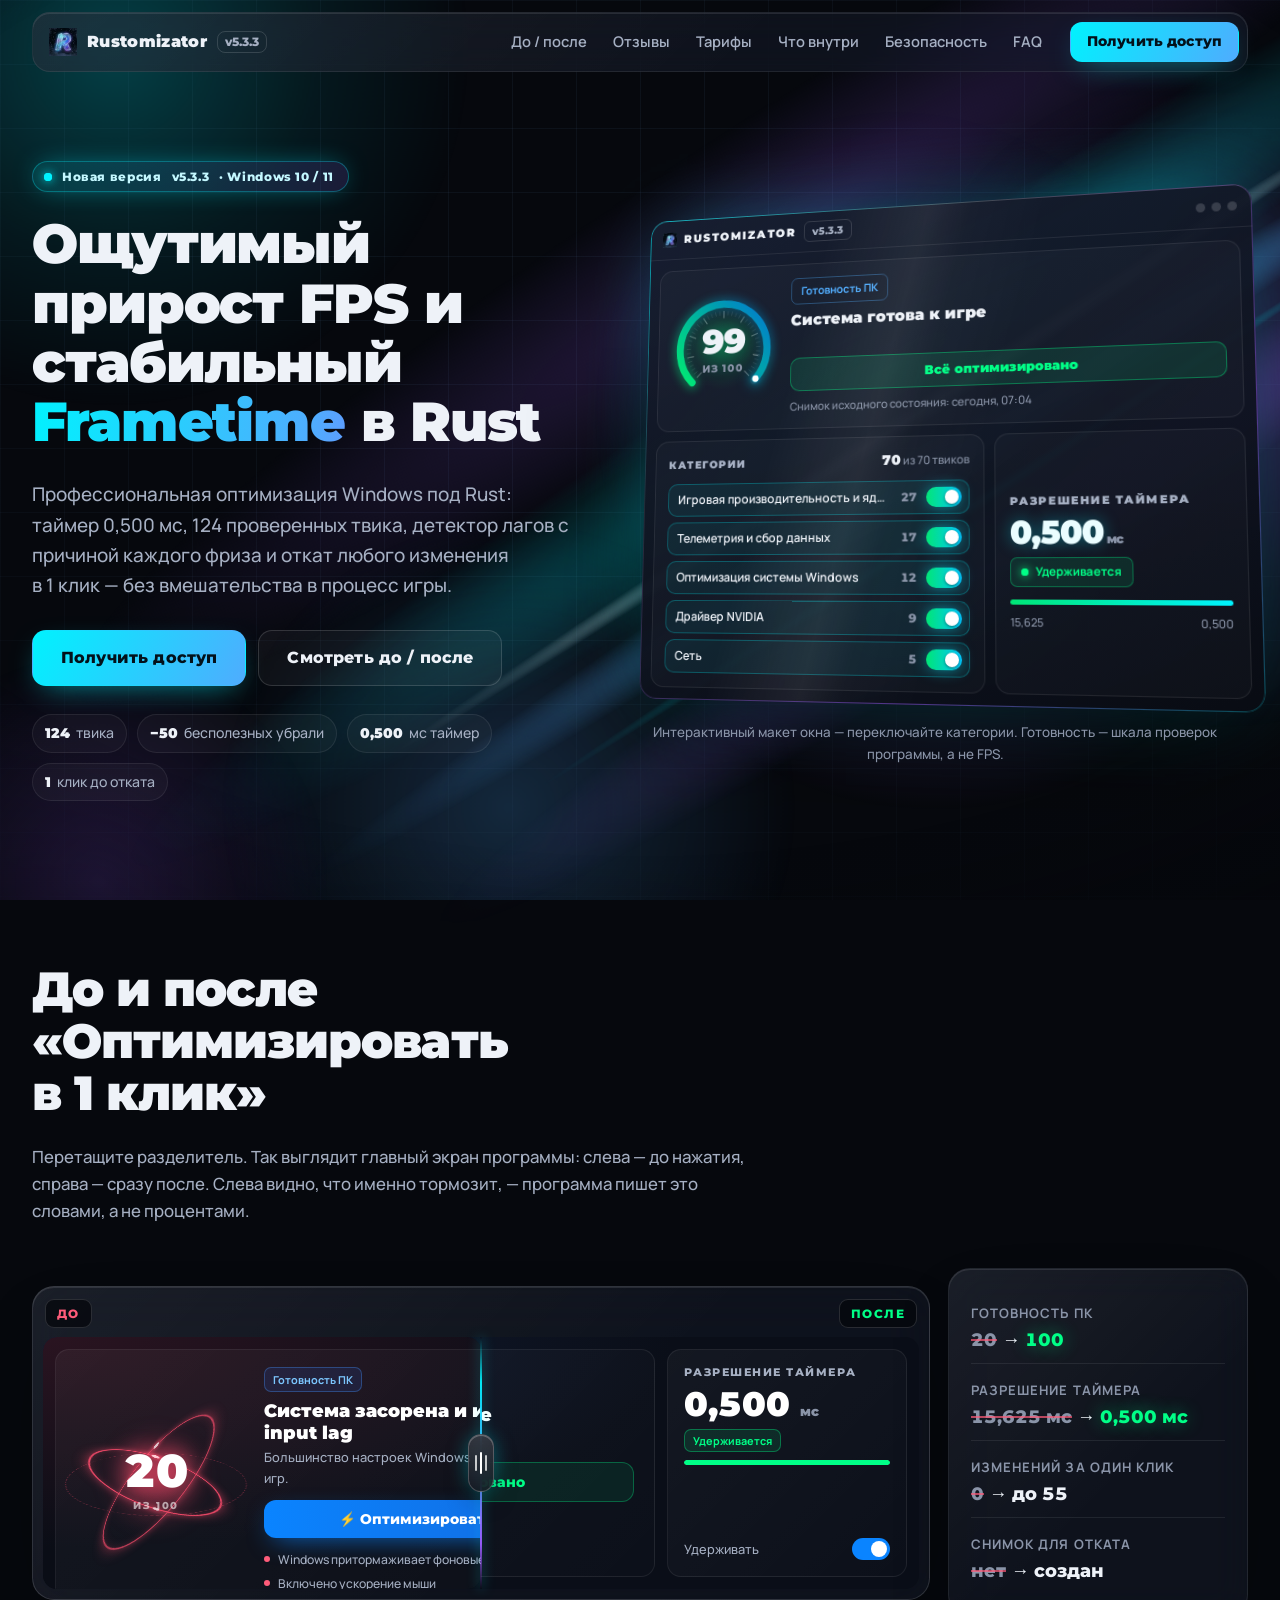
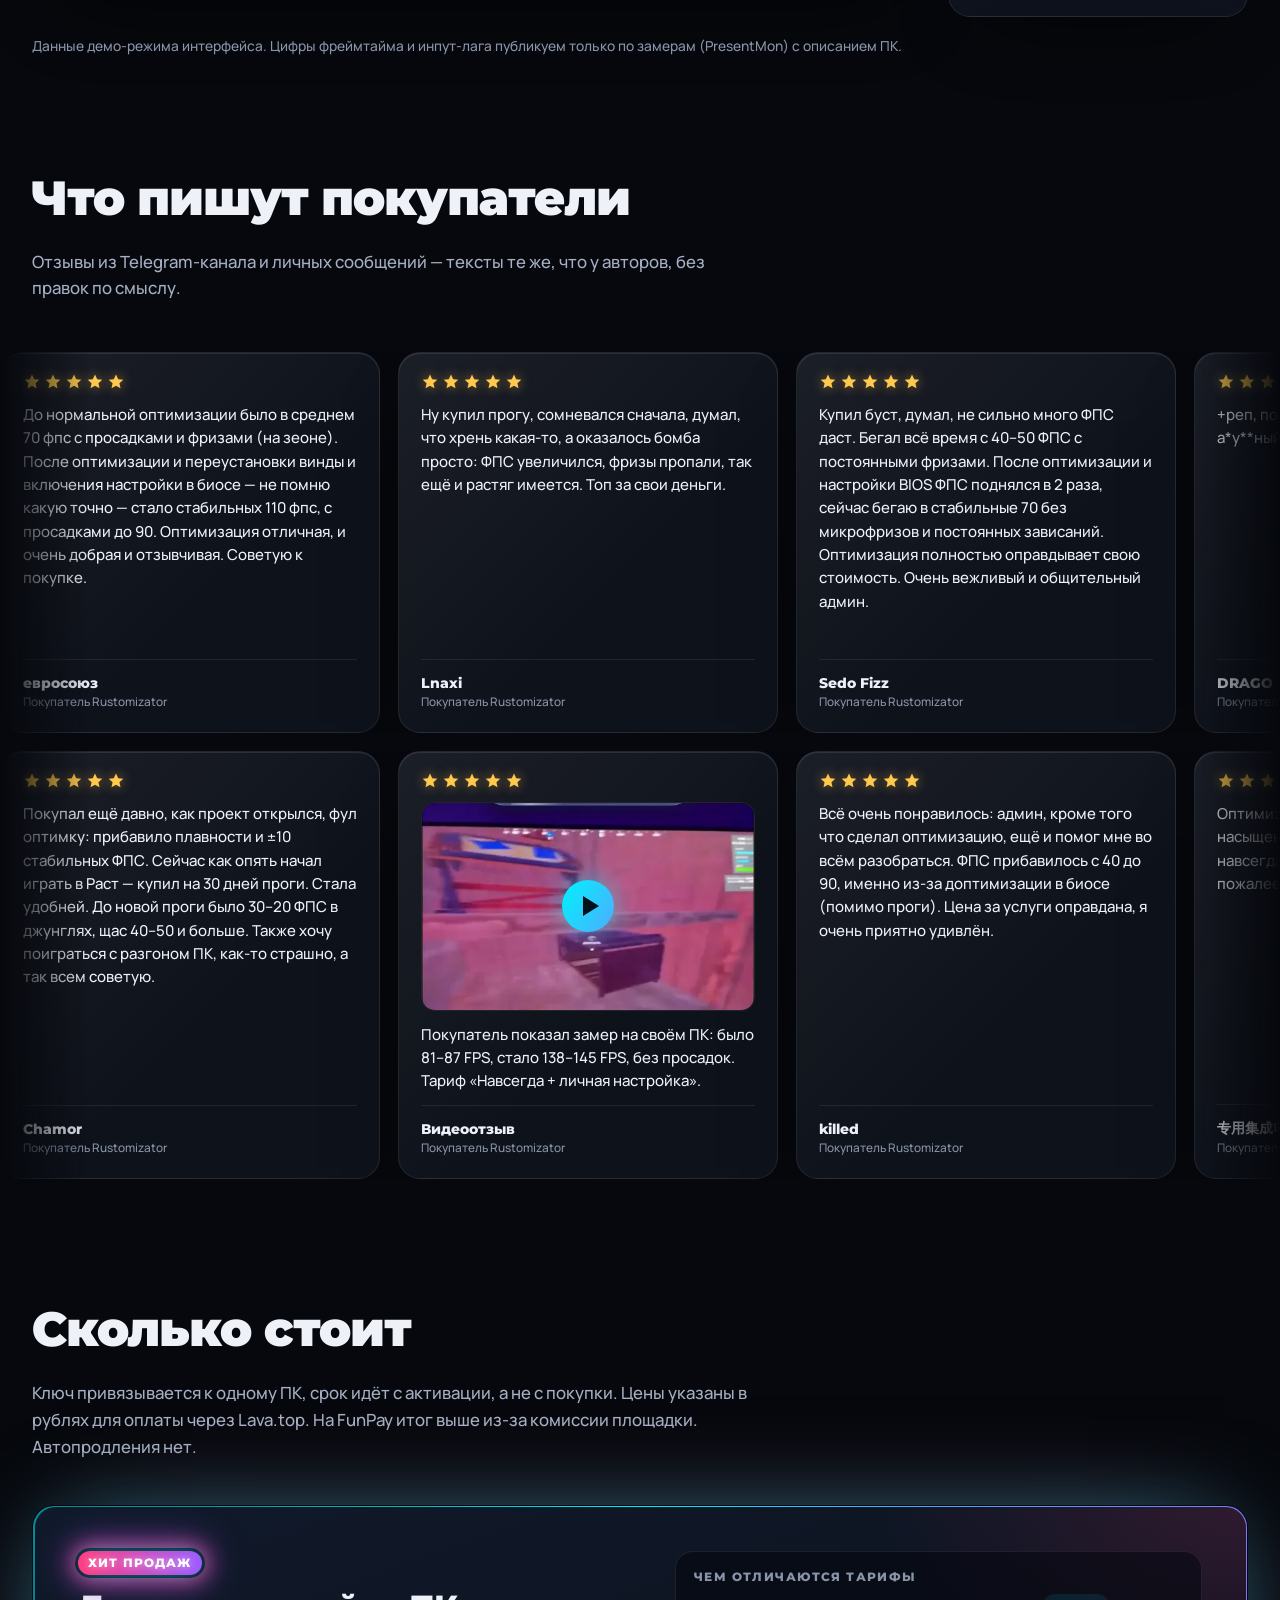
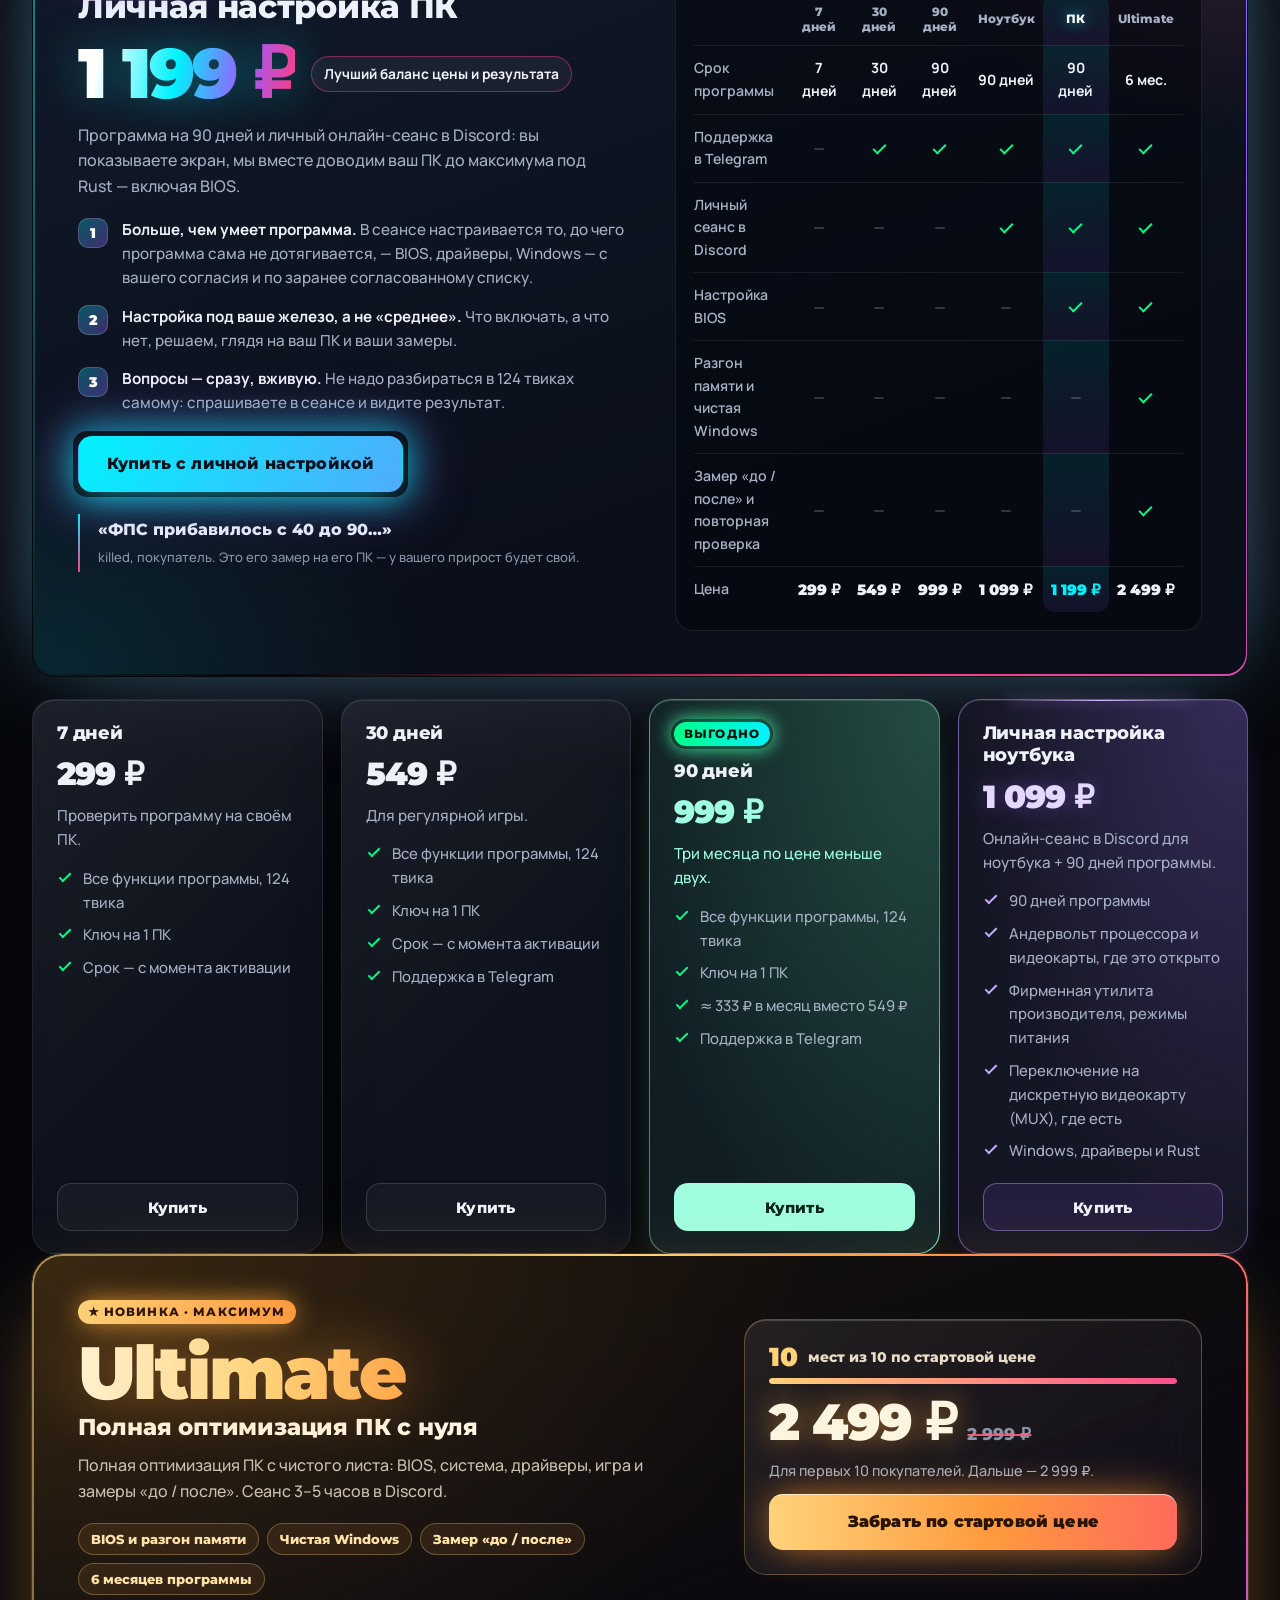
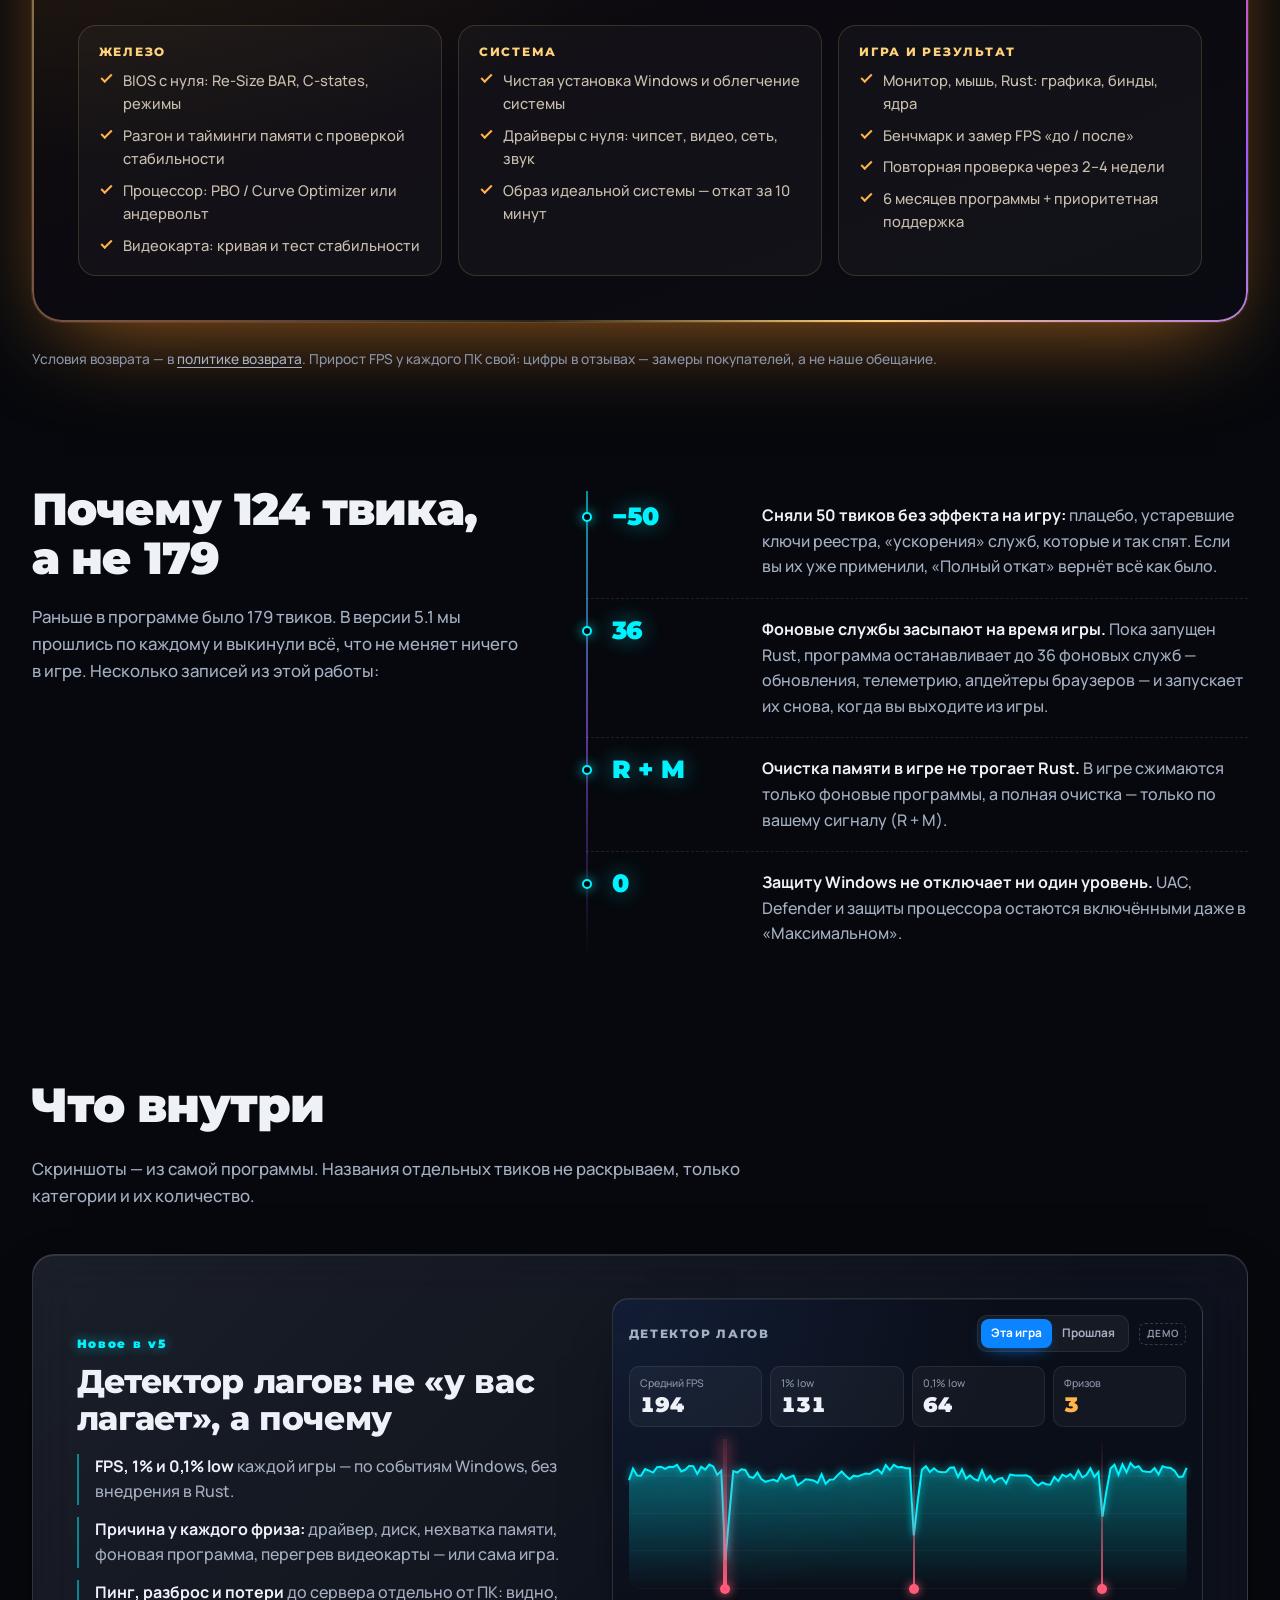
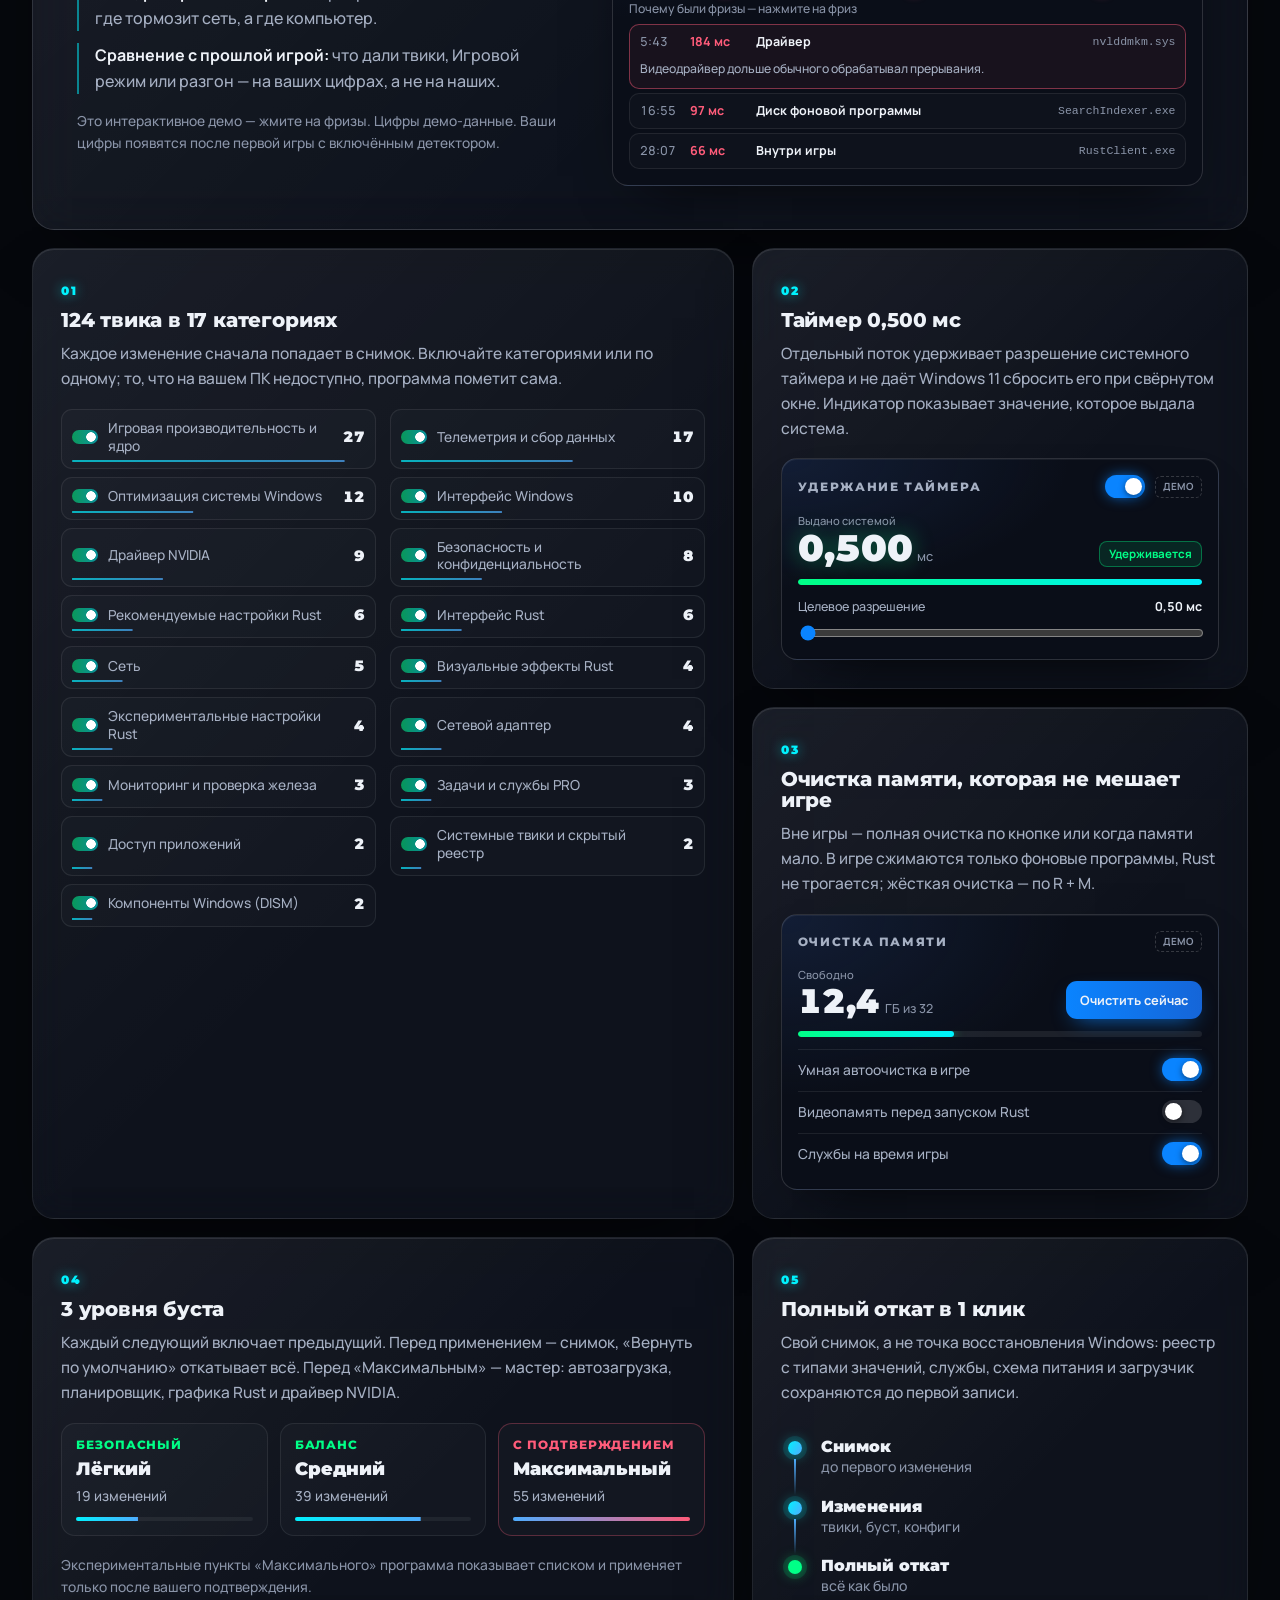
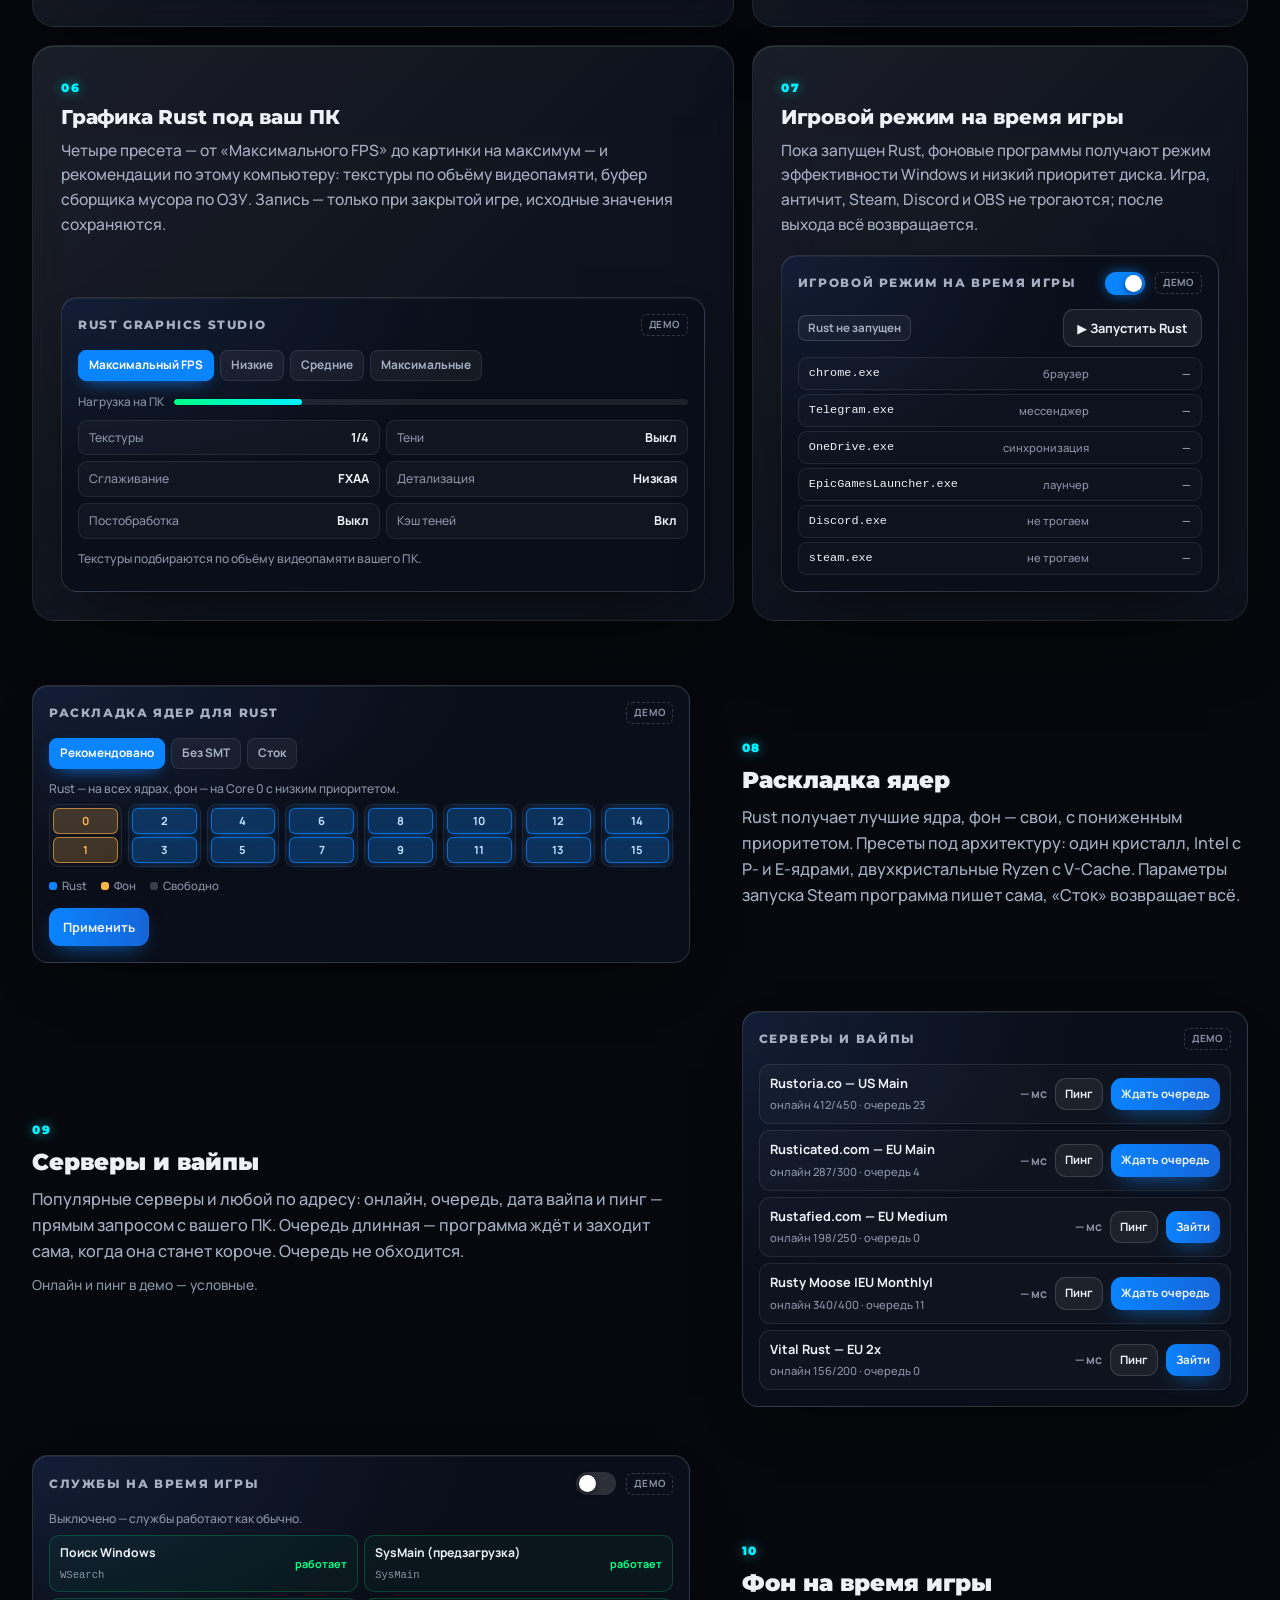
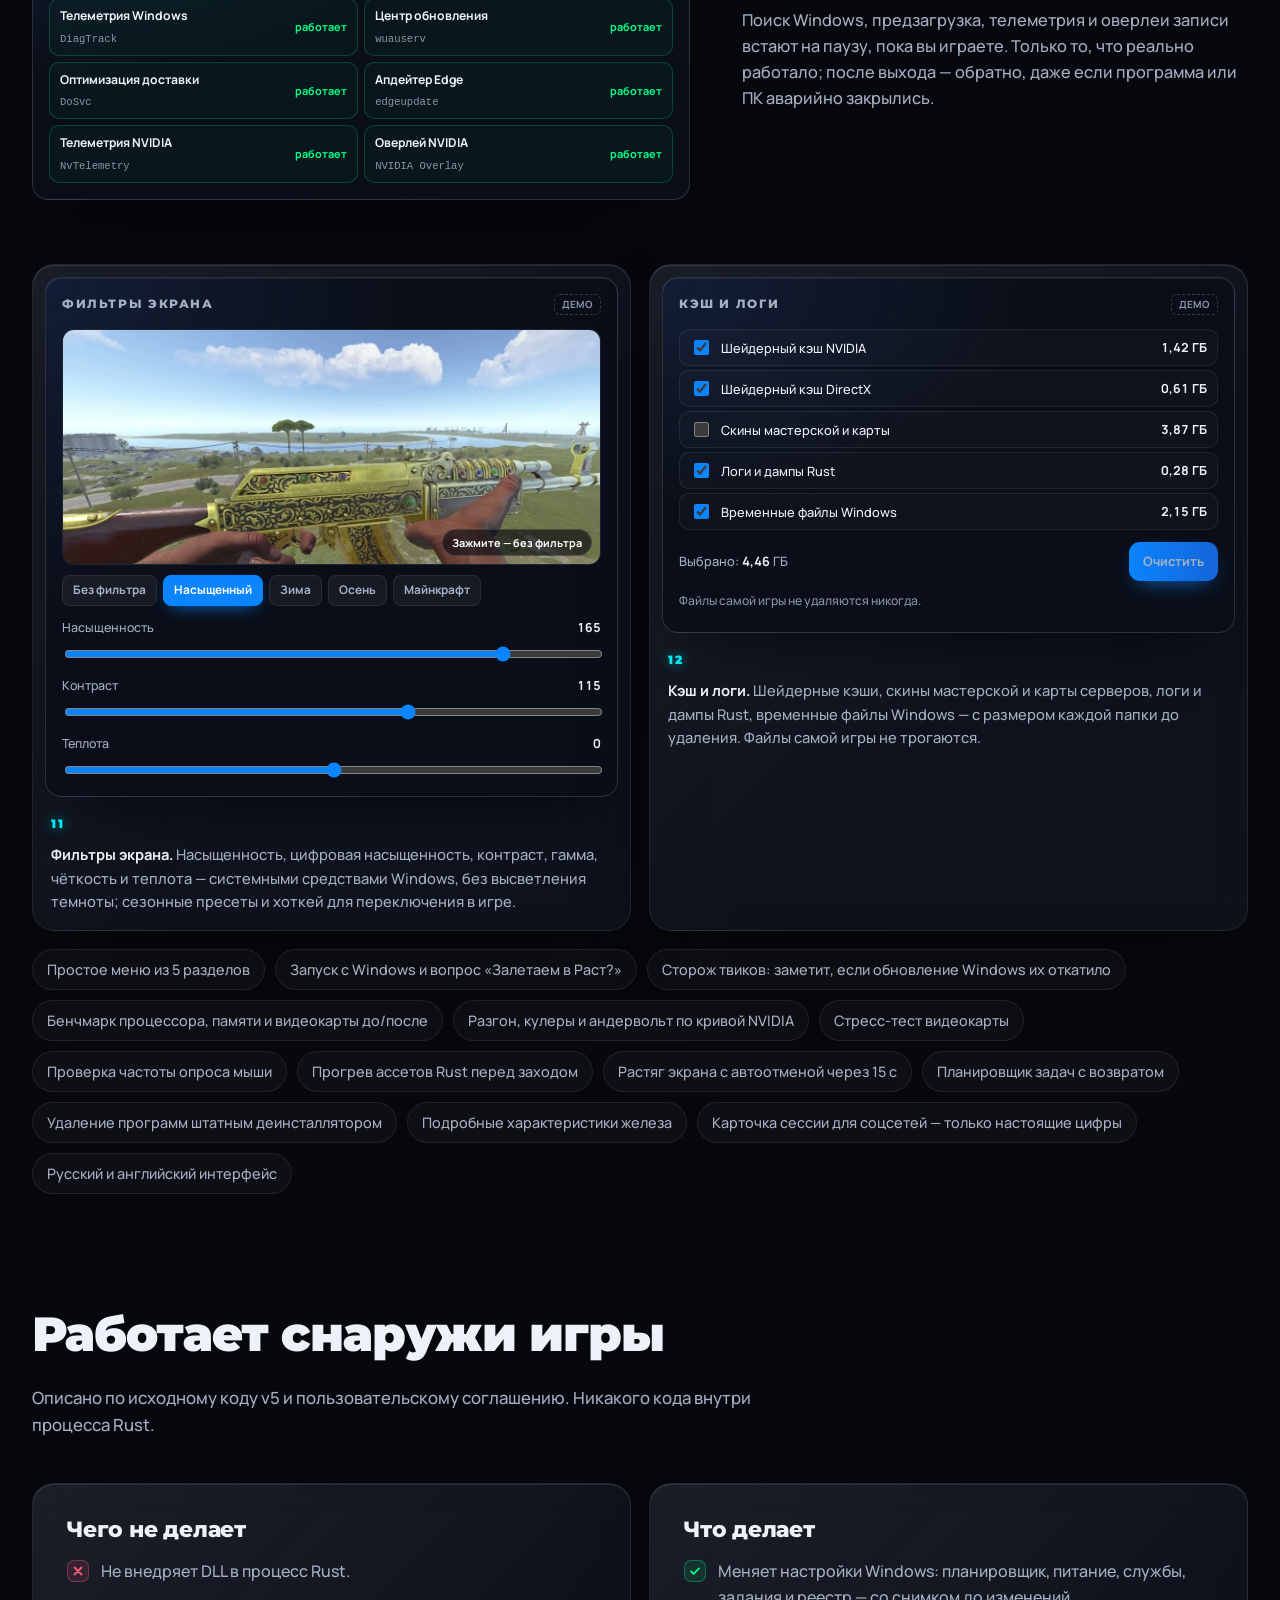
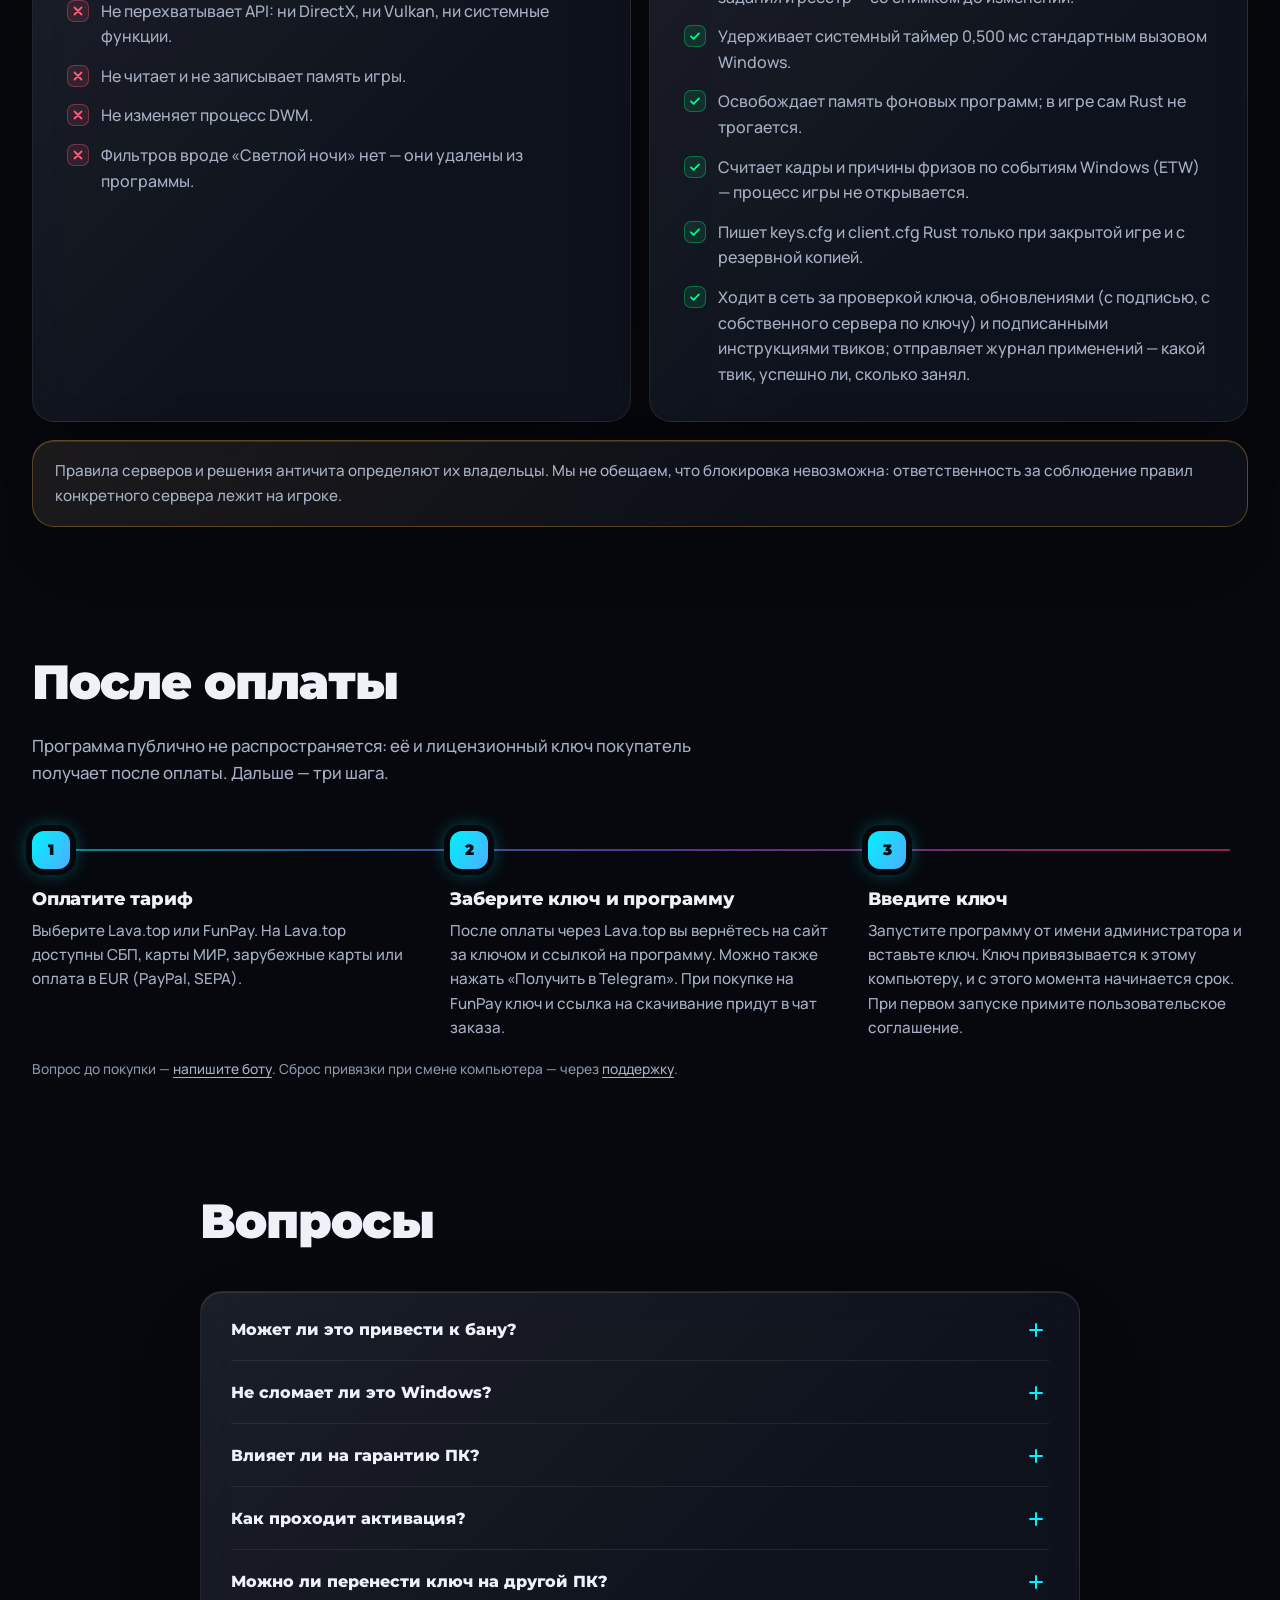
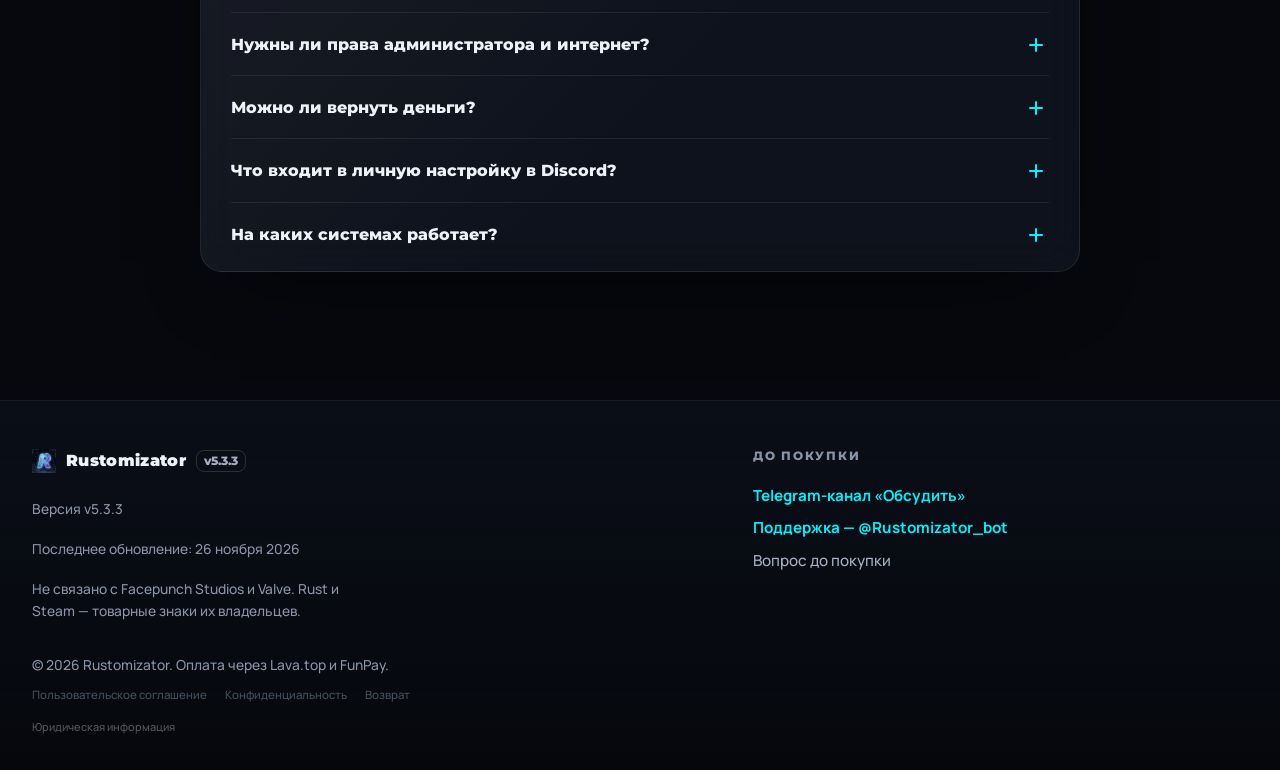
==== commit 473fee20: "site bcc2fce" ====
--- a/index.html
+++ b/index.html
@@ -2,7 +2,7 @@
 <html lang="ru">
 <head>
   <meta charset="utf-8">
-  <script>if(location.hostname==="rustomizator.onrender.com")location.replace("https://rustomizator.com"+location.pathname+location.search+location.hash);</script>
+  <script src="/geo.js"></script>
   <meta name="viewport" content="width=device-width, initial-scale=1">
   <title>Rustomizator — оптимизация Windows под Rust: больше FPS и ровный frametime</title>
   <meta name="description" content="Rustomizator — программа для оптимизации Windows под игру Rust: таймер 0,5 мс, 124 твика, детектор лагов с причиной фризов и откат в 1 клик. Без вмешательства в процесс игры.">
@@ -26,8 +26,7 @@
   <link rel="preload" href="assets/fonts/montserrat-cyr.woff2" as="font" type="font/woff2" crossorigin>
   <link rel="preload" href="assets/fonts/manrope-cyr.woff2" as="font" type="font/woff2" crossorigin>
   <script>document.documentElement.classList.add('js');</script>
-  <link rel="preconnect" href="https://rustomizator-license.rustomizator-auth.workers.dev" crossorigin>
-  <link rel="stylesheet" href="styles.css?v=pay3">
+  <link rel="stylesheet" href="styles.css?v=sessionqueue1">
   <link rel="stylesheet" href="demos.css">
 </head>
 <body>
@@ -49,7 +48,7 @@
       <a class="brand" href="#top" aria-label="Rustomizator — наверх">
         <img src="assets/logo-48.webp" width="28" height="28" alt="">
         <span class="brand-name">Rustomizator</span>
-        <span class="brand-ver" data-version>v5.3.0</span>
+        <span class="brand-ver" data-version>v5.3.3</span>
       </a>
       <nav class="topnav" aria-label="Разделы страницы">
         <a href="#compare">До / после</a>
@@ -81,7 +80,7 @@
 
       <div class="wrap hero-grid">
         <div class="hero-copy">
-          <p class="hero-kicker intro"><span class="kdot"></span>Новая версия <span data-version>v5.3.0</span> · Windows 10 / 11</p>
+          <p class="hero-kicker intro"><span class="kdot"></span>Новая версия <span data-version>v5.3.3</span> · Windows 10 / 11</p>
           <h1 data-split>Ощутимый прирост FPS и стабильный <span class="accent-text">Frametime</span> в&nbsp;Rust</h1>
           <p class="hero-sub intro">Профессиональная оптимизация Windows под Rust: таймер 0,500&nbsp;мс, 124&nbsp;проверенных твика, детектор лагов с причиной каждого фриза и откат любого изменения в&nbsp;1&nbsp;клик — без вмешательства в&nbsp;процесс игры.</p>
           <div class="hero-actions intro">
@@ -105,7 +104,7 @@
               <div class="aw-titlebar">
                 <img src="assets/logo-48.webp" width="16" height="16" alt="">
                 <span class="aw-title">RUSTOMIZATOR</span>
-                <span class="aw-chip" data-version>v5.3.0</span>
+                <span class="aw-chip" data-version>v5.3.3</span>
                 <span class="aw-win" aria-hidden="true"><i></i><i></i><i></i></span>
               </div>
               <div class="aw-body">
@@ -290,7 +289,7 @@
       <div class="wrap">
         <header class="section-head reveal">
           <h2>Сколько стоит</h2>
-          <p>Ключ привязывается к одному ПК, срок идёт с активации, а не с покупки. Цены в рублях, полностью — без комиссий и автопродления.</p>
+          <p>Ключ привязывается к одному ПК, срок идёт с активации, а не с покупки. Цены указаны в рублях для оплаты через Lava.top. На FunPay итог выше из-за комиссии площадки. Автопродления нет.</p>
         </header>
 
         <!-- Главный тариф: карточка, доводы и таблица отличий собираются из CONFIG.plans и CONFIG.compare в app.js. -->
@@ -569,12 +568,12 @@
           <li class="reveal">
             <span class="after-n">1</span>
             <h3>Оплатите тариф</h3>
-            <p>Оплата проходит на lava.top: СБП, карты МИР, зарубежные карты или оплата в EUR (PayPal, SEPA).</p>
+            <p>Выберите Lava.top или FunPay. На Lava.top доступны СБП, карты МИР, зарубежные карты или оплата в EUR (PayPal, SEPA).</p>
           </li>
           <li class="reveal" style="--delay:120ms">
             <span class="after-n">2</span>
             <h3>Заберите ключ и программу</h3>
-            <p>После оплаты вы вернётесь на сайт, и ключ появится на экране сразу, вместе со ссылкой на программу. Кнопка «Получить в Telegram» — и бот @Rustomizator_bot пришлёт то же самое туда.</p>
+            <p>После оплаты через Lava.top вы вернётесь на сайт за ключом и ссылкой на программу. Можно также нажать «Получить в Telegram». При покупке на FunPay ключ и ссылка на скачивание придут в чат заказа.</p>
           </li>
           <li class="reveal" style="--delay:240ms">
             <span class="after-n">3</span>
@@ -607,7 +606,7 @@
           </details>
           <details>
             <summary>Как проходит активация?</summary>
-            <p>Оплачиваете тариф на lava.top — ключ появляется на экране сразу после оплаты. Вводите его в программе — ключ привязывается к этому ПК, и с этого момента начинается срок действия.</p>
+            <p>После оплаты на lava.top ключ появляется на экране, при покупке на FunPay — в чате заказа. Вводите его в программе — ключ привязывается к этому ПК, и с этого момента начинается срок действия.</p>
           </details>
           <details>
             <summary>Можно ли перенести ключ на другой ПК?</summary>
@@ -640,9 +639,9 @@
         <a class="brand" href="#top">
           <img src="assets/logo-48.webp" width="24" height="24" alt="">
           <span class="brand-name">Rustomizator</span>
-          <span class="brand-ver" data-version>v5.3.0</span>
+          <span class="brand-ver" data-version>v5.3.3</span>
         </a>
-        <p class="fine">Версия <span data-version>v5.3.0</span></p>
+        <p class="fine">Версия <span data-version>v5.3.3</span></p>
         <p class="fine" data-updated hidden></p>
         <p class="fine">Не связано с Facepunch Studios и Valve. Rust и Steam — товарные знаки их владельцев.</p>
       </div>
@@ -653,7 +652,7 @@
         <a data-presale-link href="https://t.me/Rustomizator_bot?start=presale" target="_blank" rel="noopener">Вопрос до покупки</a>
       </div>
     </div>
-    <p class="wrap fine copy">© <span data-year>2026</span> Rustomizator. Оплата принимается через lava.top.</p>
+    <p class="wrap fine copy">© <span data-year>2026</span> Rustomizator. Оплата через Lava.top и FunPay.</p>
     <!-- Документы: мелкие и приглушённые ссылки; реквизиты продавца — по кнопке «Юридическая информация» (legal-info.js). -->
     <nav class="wrap footer-legal" aria-label="Документы">
       <a href="legal/terms.html">Пользовательское соглашение</a>
@@ -663,7 +662,7 @@
     <div class="wrap legal-info-row"><button type="button" class="legal-info-btn" data-legal-info>Юридическая информация</button></div>
   </footer>
 
-  <!-- Окно оформления заказа: выбор платёжного шлюза перед переходом на страницу товара lava.top. -->
+  <!-- Окно оформления заказа через Lava.top или FunPay. -->
   <dialog class="pay" id="pay" aria-labelledby="pay-title">
     <div class="pay-card">
       <button class="pay-x" type="button" aria-label="Закрыть окно оформления">
@@ -671,7 +670,7 @@
       </button>
       <p class="pay-kicker">Оформление</p>
       <h2 id="pay-title">Тариф</h2>
-      <label class="pay-label" for="pay-email">Email — обязательно</label>
+      <label class="pay-label" for="pay-email">Email — для оплаты через Lava.top</label>
       <input class="pay-tg" id="pay-email" type="email" inputmode="email" autocomplete="email" autocapitalize="off" spellcheck="false" maxlength="254" required placeholder="you@mail.ru" aria-describedby="pay-email-hint">
       <p class="pay-tg-hint" id="pay-email-hint">На эту почту Lava пришлёт чек.</p>
       <label class="pay-label" for="pay-tg">Telegram — куда прислать ключ и программу</label>
@@ -712,9 +711,40 @@
             <button class="pay-method pm-chip" type="button" data-method="applepay-eur">EUR</button>
           </span>
         </div>
+        <div class="funpay" id="pay-funpay" hidden>
+          <button class="pay-method funpay-toggle" type="button" aria-expanded="false" aria-controls="funpay-panel">
+            <span class="pm-ico pm-tile pm-wide"><img src="assets/pay/funpay.svg" alt="" width="40" height="15"></span>
+            <span class="funpay-copy">
+              <b>FunPay <span class="funpay-badge"><span lang="ru">Комиссия</span><span lang="en">Platform fee</span></span></b>
+              <small>Apple Pay · Google Pay</small>
+              <small lang="ru">Банковские карты · СБП по QR · ЕРИП</small>
+              <small lang="en">Bank cards · SBP by QR · ERIP</small>
+            </span>
+            <span class="funpay-chevron" aria-hidden="true"></span>
+          </button>
+          <div id="funpay-panel" class="funpay-panel" inert>
+            <div class="funpay-clip">
+              <div class="funpay-confirm">
+                <div lang="ru">
+                  <p class="funpay-fee">Из-за комиссии FunPay итоговая цена будет выше, чем на сайте.</p>
+                  <p><strong>Валюты</strong> · На кассе показаны суммы в рублях (₽) и долларах США ($).</p>
+                  <p><strong>Оплата</strong> · Apple Pay, Google Pay, банковская карта, карты банков России и Беларуси, СБП по QR-коду и ЕРИП (Беларусь).</p>
+                  <p>Сразу после оплаты ключ автоматически придёт в чат заказа на FunPay.</p>
+                </div>
+                <div lang="en">
+                  <p class="funpay-fee">FunPay charges a platform fee, so your total will be higher than the price on this site.</p>
+                  <p><strong>Currencies</strong> · The checkout shows prices in rubles (₽) and US dollars ($).</p>
+                  <p><strong>Payment</strong> · Apple Pay, Google Pay, bank card, Russian and Belarusian bank cards, SBP by QR code and ERIP (Belarus).</p>
+                  <p>Your key is sent automatically to your FunPay order chat as soon as you pay.</p>
+                </div>
+                <a class="btn btn-primary" target="_blank" rel="noopener noreferrer"><span lang="ru">Перейти к оплате на FunPay</span><span lang="en">Continue to FunPay checkout</span></a>
+              </div>
+            </div>
+          </div>
+        </div>
       </div>
       <p class="pay-status" id="pay-status" role="status" aria-live="polite" hidden></p>
-      <p class="pay-fine">Счёт обычно создаётся до 5 секунд, иногда до 30. Безопасная оплата через шлюз Lava.top. После оплаты вы вернётесь на сайт, и ключ появится на экране сразу.</p>
+      <p class="pay-fine">При оплате через Lava.top счёт обычно создаётся за 5 секунд, иногда до 30. После оплаты ключ появится на сайте.</p>
       <p class="pay-fine">Покупая, вы принимаете <a href="legal/terms.html">оферту</a> и <a href="legal/refund.html">условия возврата</a>.</p>
     </div>
   </dialog>
@@ -745,7 +775,8 @@
     <video controls playsinline preload="none"></video>
   </dialog>
 
-  <script src="app.js?v=pay2" defer></script>
+  <script src="release-download.js" defer></script>
+  <script src="app.js?v=sessionqueue2" defer></script>
   <script src="legal-info.js" defer></script>
   <script src="demos.js" defer></script>
 </body>
--- a/styles.css
+++ b/styles.css
@@ -1118,6 +1118,40 @@
 .pay-x svg { width: 16px; height: 16px; fill: none; stroke: currentColor; stroke-width: 2; stroke-linecap: round; }
 .pay-x:hover { color: #fff; border-color: rgba(255, 92, 122, 0.6); background: rgba(255, 92, 122, 0.12); rotate: 90deg; }
 .pay .btn { text-align: center; line-height: 1.25; padding-block: 10px; }
+.queue-invite { margin-block: 14px; padding: 14px; border: 1px solid var(--line-2); border-radius: 14px; background: rgba(0,242,254,.05); }
+.queue-invite h3 { margin: 0; font-size: 1rem; }
+.queue-invite p { margin: 8px 0; font-size: .88rem; }
+.funpay { grid-column: 1 / -1; min-width: 0; }
+.funpay-toggle { width: 100%; }
+.funpay-copy { flex: 1; min-width: 0; }
+.funpay .funpay-copy b { display: flex; align-items: center; flex-wrap: wrap; gap: 6px; margin-bottom: 4px; }
+.funpay-badge { padding: 3px 7px; border-radius: 999px; background: #ffda90; color: #422704; font-size: .64rem; line-height: 1.2; }
+.funpay .funpay-copy small { color: var(--muted); line-height: 1.45; }
+.funpay-chevron { width: 7px; height: 7px; border: solid var(--muted); border-width: 0 1.5px 1.5px 0; transform: rotate(45deg); flex: none; margin-right: 2px; }
+.funpay-toggle[aria-expanded="true"] .funpay-chevron { transform: rotate(225deg); }
+.funpay-toggle[aria-expanded="true"] { border-radius: 14px 14px 0 0; translate: none; }
+.funpay-panel { display: grid; grid-template-rows: 0fr; opacity: 0; visibility: hidden; }
+.funpay-clip { overflow: hidden; min-height: 0; }
+.funpay-toggle[aria-expanded="true"] + .funpay-panel {
+  grid-template-rows: 1fr; opacity: 1; visibility: visible;
+}
+@media (prefers-reduced-motion: no-preference) {
+  .funpay-panel {
+    transition: grid-template-rows 320ms ease-in-out, opacity 250ms ease-out, visibility 0s linear 320ms;
+  }
+  .funpay-toggle[aria-expanded="true"] + .funpay-panel { transition-delay: 0s; }
+  .funpay-panel .btn { opacity: 0; transform: translateY(6px); transition: opacity 180ms ease-out, transform 200ms var(--ease-out); }
+  .funpay-toggle[aria-expanded="true"] + .funpay-panel .btn { opacity: 1; transform: none; transition-delay: 100ms; }
+  .funpay-chevron { transition: transform 260ms var(--ease-out); }
+}
+@media (prefers-reduced-motion: reduce) {
+  .funpay-panel { transition: opacity 120ms linear; }
+}
+.funpay-confirm { padding: 4px 14px 14px; border: 1px solid var(--line-2); border-top: 0; border-radius: 0 0 14px 14px; background: rgba(255,255,255,.025); }
+.funpay-confirm p { margin: 9px 0; color: var(--muted); font-size: .83rem; line-height: 1.45; }
+.funpay-confirm .funpay-fee { color: #ffda90; font-weight: 750; }
+.funpay-confirm .btn { width: 100%; margin-top: 4px; }
+html:not(:lang(en)) .funpay [lang="en"], html:lang(en) .funpay [lang="ru"] { display: none; }
 .pay-kicker { margin: 18px 0 4px; font: 800 0.74rem "Montserrat", sans-serif; letter-spacing: 0.14em; text-transform: uppercase; color: var(--faint); }
 .pay h2 { font-size: 1.35rem; line-height: 1.25; margin: 0 48px 14px 0; }
 .pay-label { margin: 18px 0 10px; font: 800 0.74rem "Montserrat", sans-serif; letter-spacing: 0.14em; text-transform: uppercase; color: var(--muted); }
@@ -1255,6 +1289,7 @@
   border: 1px solid rgba(0, 242, 254, .45); box-shadow: 0 18px 50px -12px rgba(0, 242, 254, .45);
   opacity: 0; transform: translateY(18px) scale(.98); transition: opacity .3s ease, transform .3s cubic-bezier(.22, 1, .36, 1);
 }
+.order-win:has(.queue-invite) { max-height: calc(100dvh - 36px); overflow-y: auto; }
 .order-win.is-in { opacity: 1; transform: none; }
 .order-win-title { margin: 0 24px 10px 0; font-weight: 800; }
 .order-win-key { display: block; padding: 11px 12px; border-radius: 12px; background: rgba(0, 0, 0, .35); color: var(--cyan);
@@ -1390,10 +1425,69 @@
 .ult-group ul { list-style: none; margin: 0; padding: 0; display: grid; gap: 8px; }
 .ult-group li { position: relative; padding-left: 24px; color: #c9bfae; font-size: 0.92rem; }
 .ult-group li::before { content: ""; position: absolute; left: 2px; top: 0.4em; width: 11px; height: 6px; border-left: 2px solid #ffb24d; border-bottom: 2px solid #ffb24d; transform: rotate(-45deg); }
-.ult-teaser { display: inline-flex; margin-top: 14px; font: 800 0.9rem "Montserrat", sans-serif; color: #ffd27a; text-decoration: none;
-  padding: 8px 14px; border-radius: 999px; border: 1px solid rgba(255, 210, 122, 0.4); background: rgba(255, 170, 60, 0.08);
-  box-shadow: 0 0 24px -8px rgba(255, 160, 50, .8); }
-.ult-teaser:hover { background: rgba(255, 170, 60, 0.16); }
-.nav-new { margin-left: 6px; font: 900 0.58rem "Montserrat", sans-serif; letter-spacing: .08em; color: #2a1300; padding: 2px 5px; border-radius: 6px;
-  background: linear-gradient(90deg, #ffd27a, #ff9a3d); vertical-align: 2px; box-shadow: 0 0 12px rgba(255, 160, 50, .7); }
 @media (max-width: 900px) { .ult-head, .ult-groups { grid-template-columns: minmax(0, 1fr); } }
+
+/* 90 дней: зелёный акцент и движущийся блик по рамке, как у главного тарифа. */
+#plans .plan-featured {
+  --deal-mint: #a0ffe0;
+  border-color: rgba(160, 255, 224, 0.42);
+  background: radial-gradient(ellipse at 100% 0%, #244d43, transparent 80%), #101e24;
+  box-shadow: 0 16px 42px -24px #4ba58a, inset 0 1px 0 rgba(208, 255, 235, 0.16);
+}
+.plan-featured .deal-ring {
+  position: absolute;
+  inset: -1px;
+  padding: 1px;
+  overflow: hidden;
+  border-radius: inherit;
+  pointer-events: none;
+  mask: linear-gradient(#000 0 0) content-box, linear-gradient(#000 0 0);
+  mask-composite: exclude;
+}
+.plan-featured .deal-ring::before {
+  content: "";
+  position: absolute;
+  inset: -80% -100%;
+  background: conic-gradient(transparent 14%, #27cc8b 31%, #ddfff3 37%, #55e4b2 43%, transparent 58%);
+  animation: ring 7s linear infinite;
+}
+.plan-featured :is(.plan-price, .plan-desc) { color: var(--deal-mint); }
+.plan-featured .btn { color: #0b251d; background: var(--deal-mint); border-color: transparent; }
+.plan-featured .btn:hover { background: #caffed; }
+@media (prefers-reduced-motion: reduce) {
+  .plan-featured .deal-ring::before { animation: deal-glow 3s ease-in-out infinite alternate; }
+}
+
+.plan-featured .is-deal::after {
+  content: "";
+  position: absolute;
+  inset: -3px;
+  border-radius: inherit;
+  box-shadow: 0 0 16px 2px rgba(102, 255, 185, 0.55);
+  pointer-events: none;
+  z-index: -1;
+  animation: deal-glow 2.4s ease-in-out infinite alternate;
+}
+.plan-featured .is-deal { position: relative; }
+
+@keyframes deal-glow { from { opacity: 0.35; } to { opacity: 0.85; } }
+
+#plans .plan-laptop {
+  border-color: rgba(181, 156, 255, 0.48);
+  background: radial-gradient(ellipse at 95% 0%, rgba(151, 111, 249, 0.24), transparent 68%), #151624;
+  box-shadow: var(--glass-hi), 0 16px 36px -26px #9b5cff;
+}
+.plan-laptop::before {
+  content: "";
+  position: absolute;
+  top: 0;
+  inset-inline: 18%;
+  height: 1px;
+  background: linear-gradient(90deg, transparent, #cdb7ff, transparent);
+  box-shadow: 0 0 12px 1px rgba(175, 135, 255, 0.45);
+  pointer-events: none;
+}
+#plans .plan-laptop .plan-price { color: #e5d8ff; text-shadow: 0 0 20px rgba(155, 92, 255, 0.35); }
+.plan-laptop li::before { border-color: #c6acff; }
+.plan-laptop .btn { border-color: rgba(198, 172, 255, 0.42); background: rgba(155, 92, 255, 0.12); }
+.plan-laptop .btn:hover { background: rgba(155, 92, 255, 0.23); }
